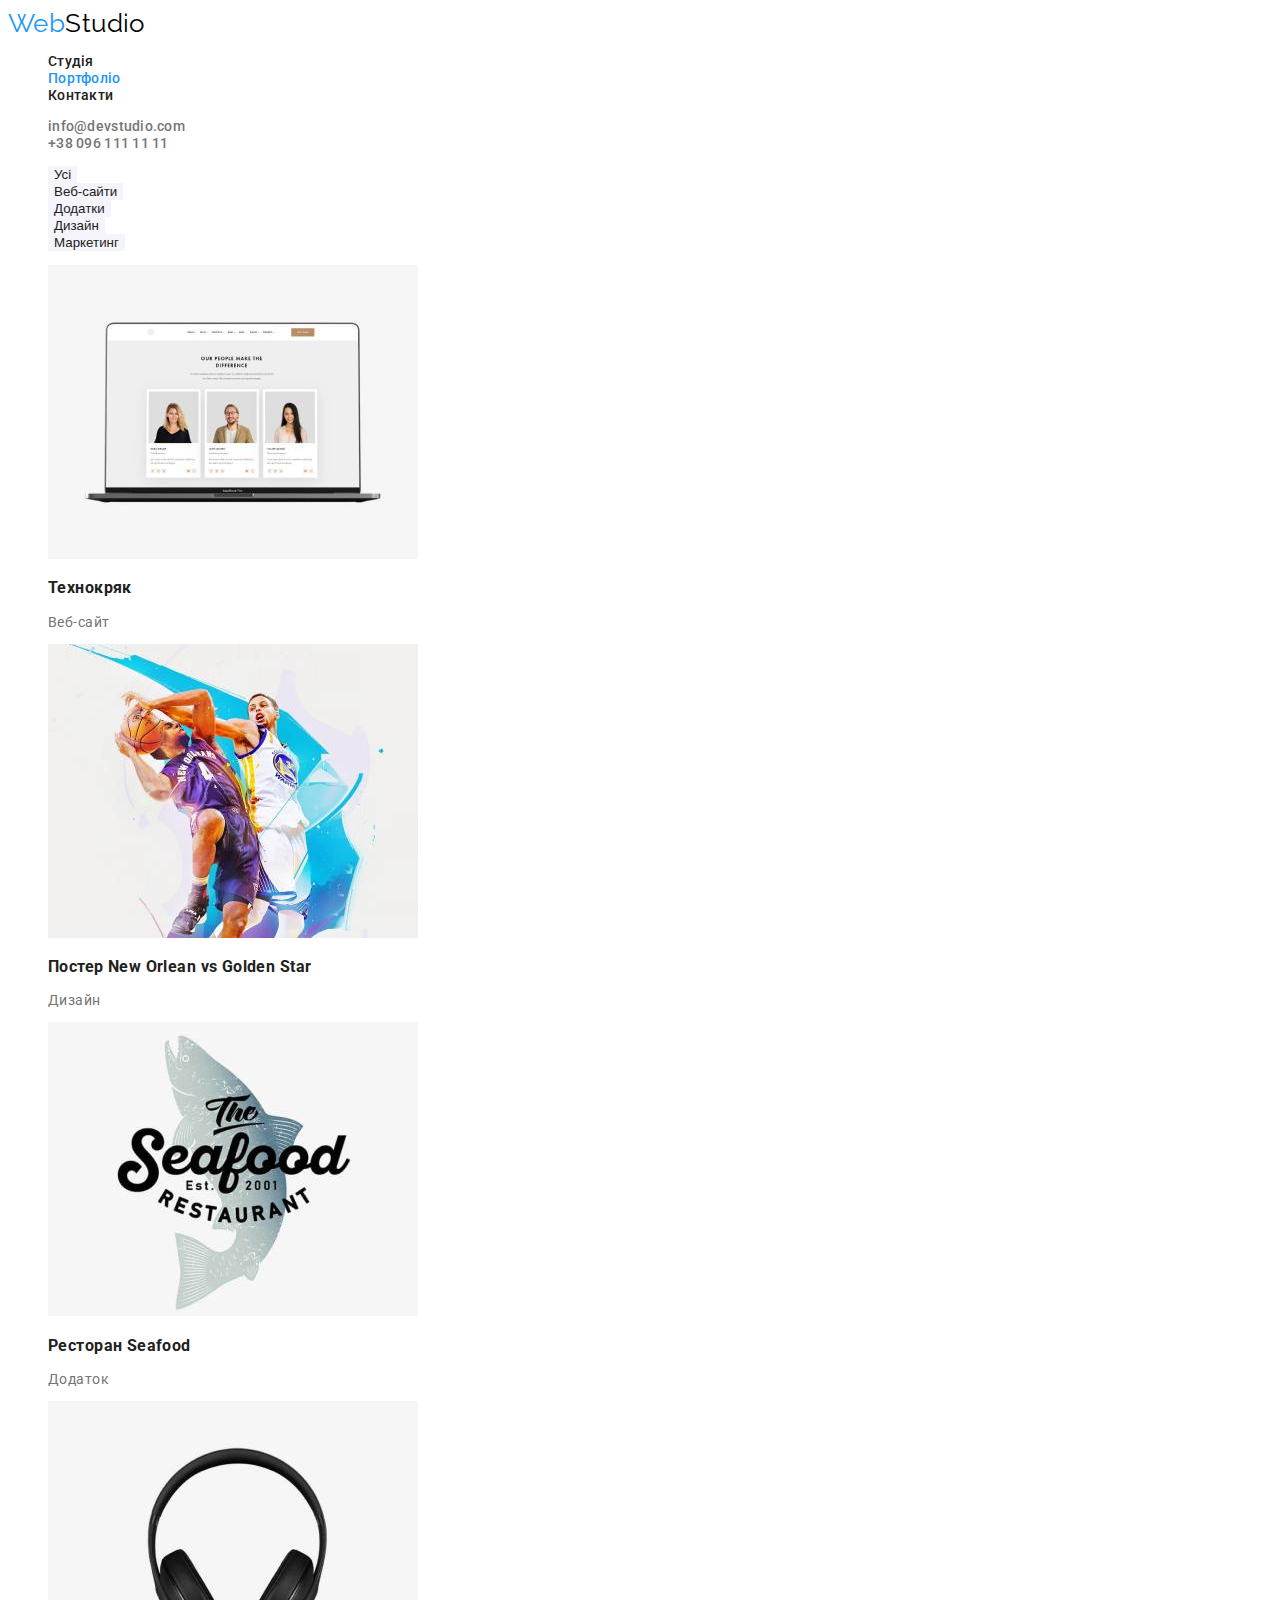
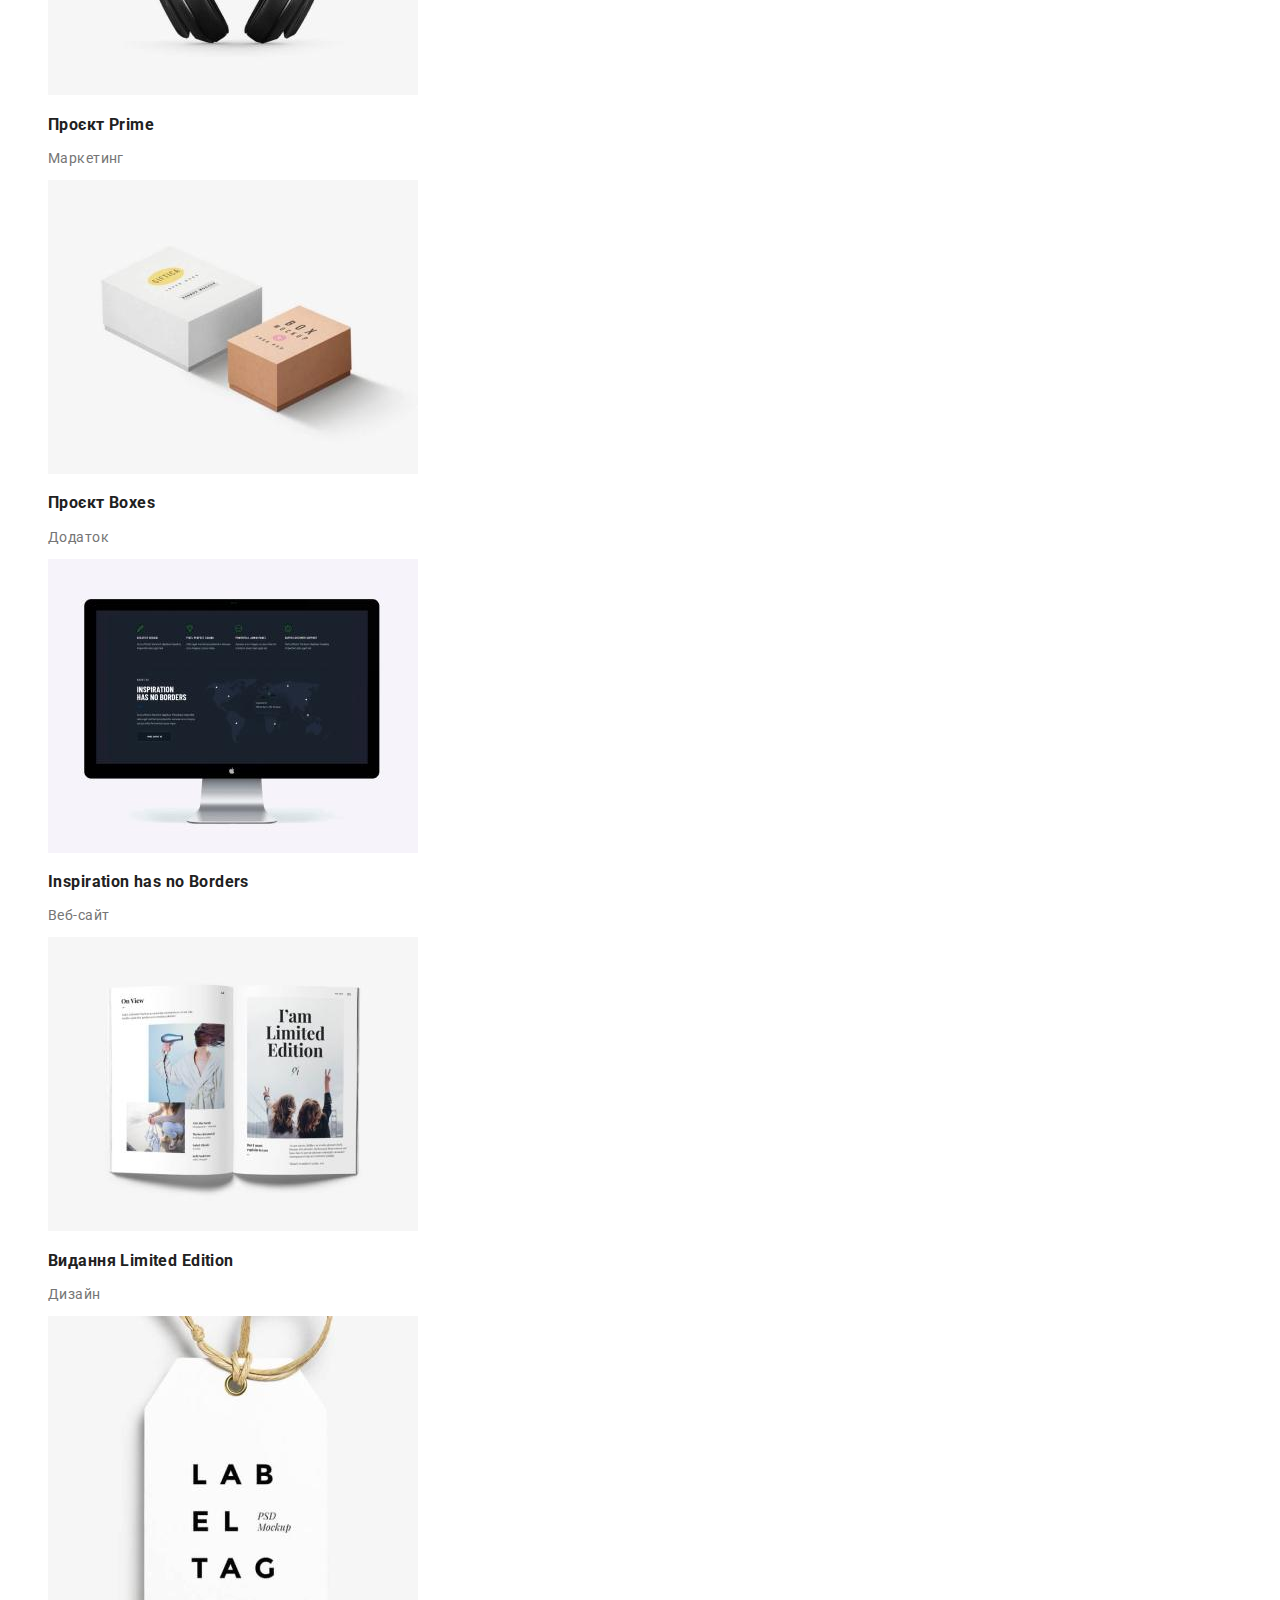
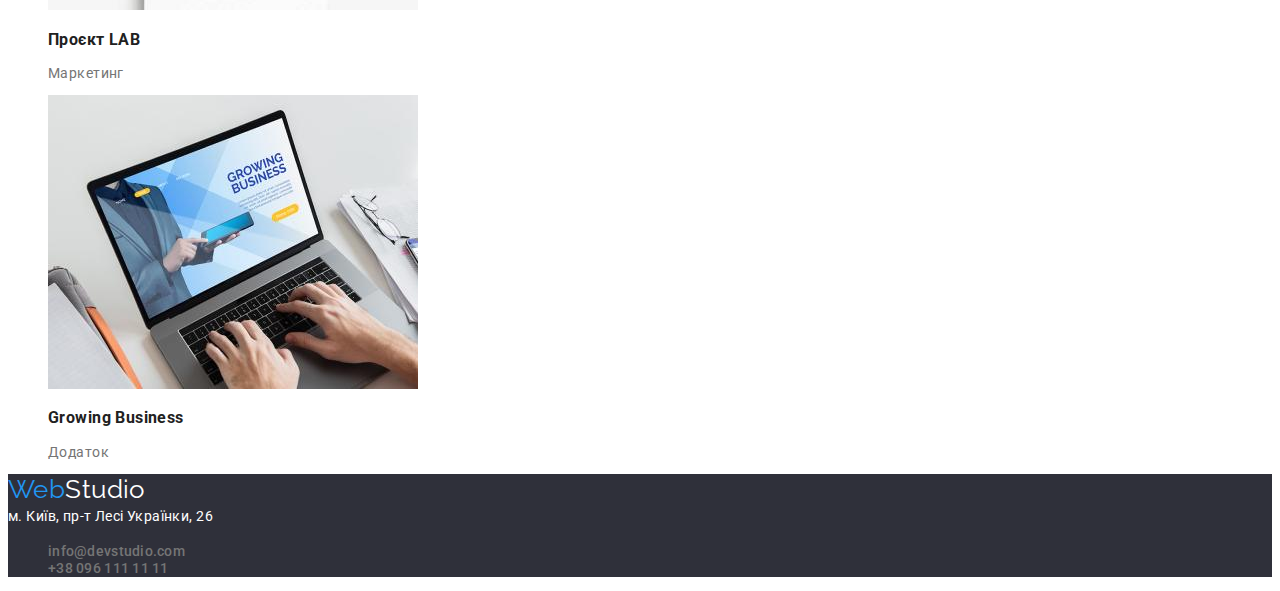
==== portfolio.html @ fc85cde8 "Typography added for the main page" ====
<!DOCTYPE html>
<html lang="uk">
<head>
    <meta charset="UTF-8">
    <meta name="viewport" content="width=device-width, initial-scale=1.0">
    <title>Portfolio</title>
    <link rel="preconnect" href="https://fonts.googleapis.com">
    <link rel="preconnect" href="https://fonts.gstatic.com" crossorigin>
    <link href="https://fonts.googleapis.com/css2?family=Raleway:wght@700&family=Roboto:wght@400;500;700;900&display=swap"
        rel="stylesheet">
    <link rel="stylesheet" href="./css/styles.css">
</head>
<body>

<!-- Header -->
    <header>
        <nav>
            <a href="/" lang="en" class="logo">
                <span lang="en"><span class="logo-accent">Web</span>Studio</span>
            </a>
            <ul class="site-nav">
                <li><a href="./index.html" class="site-nav-item ">Студія</a></li>
                <li><a href="./portfolio.html" class="site-nav-item current">Портфоліо</a></li>
                <li><a href="" class="site-nav-item">Контакти</a></li>
            </ul>
        </nav>

        <ul class="contact-list">
            <li><a href="mailto:info@devstudio.com" class="contact-item">info@devstudio.com</a></li>
            <li><a href="tel:+380961111111" class="contact-item">+38 096 111 11 11</a></li>
        </ul>
    </header>

    <main>
        <section class="projects">
            <h2 class="projects-title">Портфоліо</h2>
            <ul class="filter-btns">
                <li><button type="button" class="filter-btn">Усі</button></li>
                <li><button type="button" class="filter-btn">Веб-сайти</button></li>
                <li><button type="button" class="filter-btn">Додатки</button></li>
                <li><button type="button" class="filter-btn">Дизайн</button></li>
                <li><button type="button" class="filter-btn">Маркетинг</button></li>
            </ul>
            <ul class="projects-list">
                <li>
                    <a href="" class="project-link">
                        <img src="./images/img1.jpg" alt="Мокап веб-сайта на десктопі" width="370">
                        <h3 class="project-name">Технокряк</h3>
                        <p class="project-type">Веб-сайт</p>
                    </a>
                </li>
                <li>
                    <a href="" class="project-link">
                        <img src="./images/img2.jpg" alt="Постер з баскетболістами" width="370">
                        <h3 class="project-name">Постер New Orlean vs Golden Star</h3>
                        <p class="project-type">Дизайн</p>
                    </a>
                </li>
                <li>
                    <a href="" class="project-link">
                        <img src="./images/img3.jpg" alt="Лого ресторану" width="370">
                        <h3 class="project-name">Ресторан Seafood</h3>
                        <p class="project-type">Додаток</p>
                    </a>
                </li>
                <li>
                    <a href="" class="project-link">
                        <img src="./images/img4.jpg" alt="Навушники" width="370">
                        <h3 class="project-name">Проєкт Prime</h3>
                        <p class="project-type">Маркетинг</p>
                    </a>
                </li>
                <li>
                    <a href="" class="project-link">
                        <img src="./images/img5.jpg" alt="Коробки" width="370">
                        <h3 class="project-name">Проєкт Boxes</h3>
                        <p class="project-type">Додаток</p>
                    </a>
                </li>
                <li>
                    <a href="" class="project-link">
                        <img src="./images/img6.jpg" alt="Веб-сайт на десктопі" width="370">
                        <h3 class="project-name">Inspiration has no Borders</h3>
                        <p class="project-type">Веб-сайт</p>
                    </a>
                </li>
                <li>
                    <a href="" class="project-link">
                        <img src="./images/img7.jpg" alt="Відкритий журнал" width="370">
                        <h3 class="project-name">Видання Limited Edition</h3>
                        <p class="project-type">Дизайн</p>
                    </a>
                </li>
                <li>
                    <a href="" class="project-link">
                        <img src="./images/img8.jpg" alt="Бірка" width="370">
                        <h3 class="project-name">Проєкт LAB</h3>
                        <p class="project-type">Маркетинг</p>
                    </a>
                </li>
                <li>
                    <a href="" class="project-link">
                        <img src="./images/img9.jpg" alt="Веб-додаток на десктопі" width="370">
                        <h3 class="project-name">Growing Business</h3>
                        <p class="project-type">Додаток</p>
                    </a>
                </li>
            </ul>
        </section>
    </main>

<!-- Footer -->
    <footer class="footer">
        <a href="/" lang="en" class="logo footer-logo">
            <span lang="en"><span class="logo-accent">Web</span>Studio</span></a>
        <address class="address">м. Київ, пр-т Лесі Українки, 26</address>
        <ul class="contact-list">
            <li><a href="mailto:info@devstudio.com" class="contact-item">info@devstudio.com</a></li>
            <li><a href="tel:+380961111111" class="contact-item">+38 096 111 11 11</a></li>
        </ul>
    </footer>
</body>
</html>
---- css/styles.css ----
:root {
    --primary-text-color: #212121;
    --secondary-text-color: #757575;
    --tertiary-text-color: #ffffff; 
    --accent-color: #2196F3;
    --primary-bg-color: #ffffff;
    --secondary-bg-color: #F5F4FA;
    --tertiary-bg-color: #2F303A; 
}

body {
    background-color: var(--primary-bg-color);
    color: var(--primary-text-color);

    font-family: Roboto, sans-serif;
    font-size: 14px;
    letter-spacing: 0.03em;
}

/* Header */
.logo {
    color: #000000;

    font-family: Raleway, sans-serif;
    font-size: 26px;
    line-height: 1.2;
    text-decoration: none;
}

.logo-accent {
    color: var(--accent-color);
}

.site-nav {
    list-style: none;
}

.site-nav-item {
    color: var(--primary-text-color);
    
    font-weight: 500;
    line-height: 1.14;
    letter-spacing: 0.02em;
    text-decoration: none;
}

.site-nav-item.current {
    color: var(--accent-color);
}

.site-nav-item:hover,
.site-nav-item:focus {
    color: var(--accent-color);
}

.contact-list {
    list-style: none;
}

.contact-item {
    color: var(--secondary-text-color);

    font-weight: 500;
    line-height: 1.14;
    letter-spacing: 0.02em;
    text-decoration: none;
}

.contact-item:hover,
.contact-item:focus {
    color: var(--accent-color);
}

/* Hero */
.hero {
    background-color: var(--tertiary-bg-color);
}

.hero-title {
    color: var(--tertiary-text-color);

    font-size: 44px;
    font-weight: 900;
    line-height: 1.4;
    letter-spacing: 0.06;
    text-transform: uppercase;
    text-align: center;
}

.hero-btn {
    background-color: var(--accent-color);
    color: var(--tertiary-text-color);

    font-size: 16px;
    font-weight: 700;
    line-height: 1.19;
    letter-spacing: 0.06em;
    border: none;
    cursor: pointer;
}

.hero-btn:hover,
.hero-btn:focus {
    background-color: #188CE8;
}

/* Features */
.features-list {
    list-style: none;
}

.features-name {
    font-weight: 700;
    line-height: 1.14;
    text-transform: uppercase;
}

.features-description {
    color: var(--secondary-text-color);

    line-height: 1.7;
}

/* Work */
.section-title {
    font-size: 36px;
    font-weight: 700;
    line-height: 1.16;
    text-align: center;
}

.work-list {
    list-style: none;
}

/* Team */
.team {
    background-color: var(--secondary-bg-color);
}

.team-list {
    list-style: none;
}

.team-name {
    font-size: 16px;
    font-weight: 500;
    line-height: 1.18;
}

.team-position {
    color: var(--secondary-text-color);

    font-size: 16px;
    line-height: 1.18;
}

/* Portfolio */
.features-title,
.projects-title {
    position: absolute;
    white-space: nowrap;
    width: 1px;
    height: 1px;
    overflow: hidden;
    border: 0;
    padding: 0;
    clip: rect(0 0 0 0);
    clip-path: inset(50%);
    margin: -1px;
}

.filter-btns {
    list-style: none;
}

.filter-btn {
    background-color: var(--secondary-bg-color);
    color: inherit;

    border: none;
    cursor: pointer;
}

.filter-btn:hover,
.filter-btn:focus {
    background-color: var(--accent-color);
    color: var(--tertiary-text-color);
}

.projects-list {
    list-style: none;
}

.project-link {
    color: inherit;

    text-decoration: none;
}

.project-type {
    color: var(--secondary-text-color);
}

/* Footer */
.footer {
    background-color: var(--tertiary-bg-color);
}

.footer-logo {
    color: var(--tertiary-text-color);
}

.address {
    color: var(--tertiary-text-color);

    line-height: 1.7;
    font-style: normal;
}

.contact-footer {
    line-height: 1.7;
}
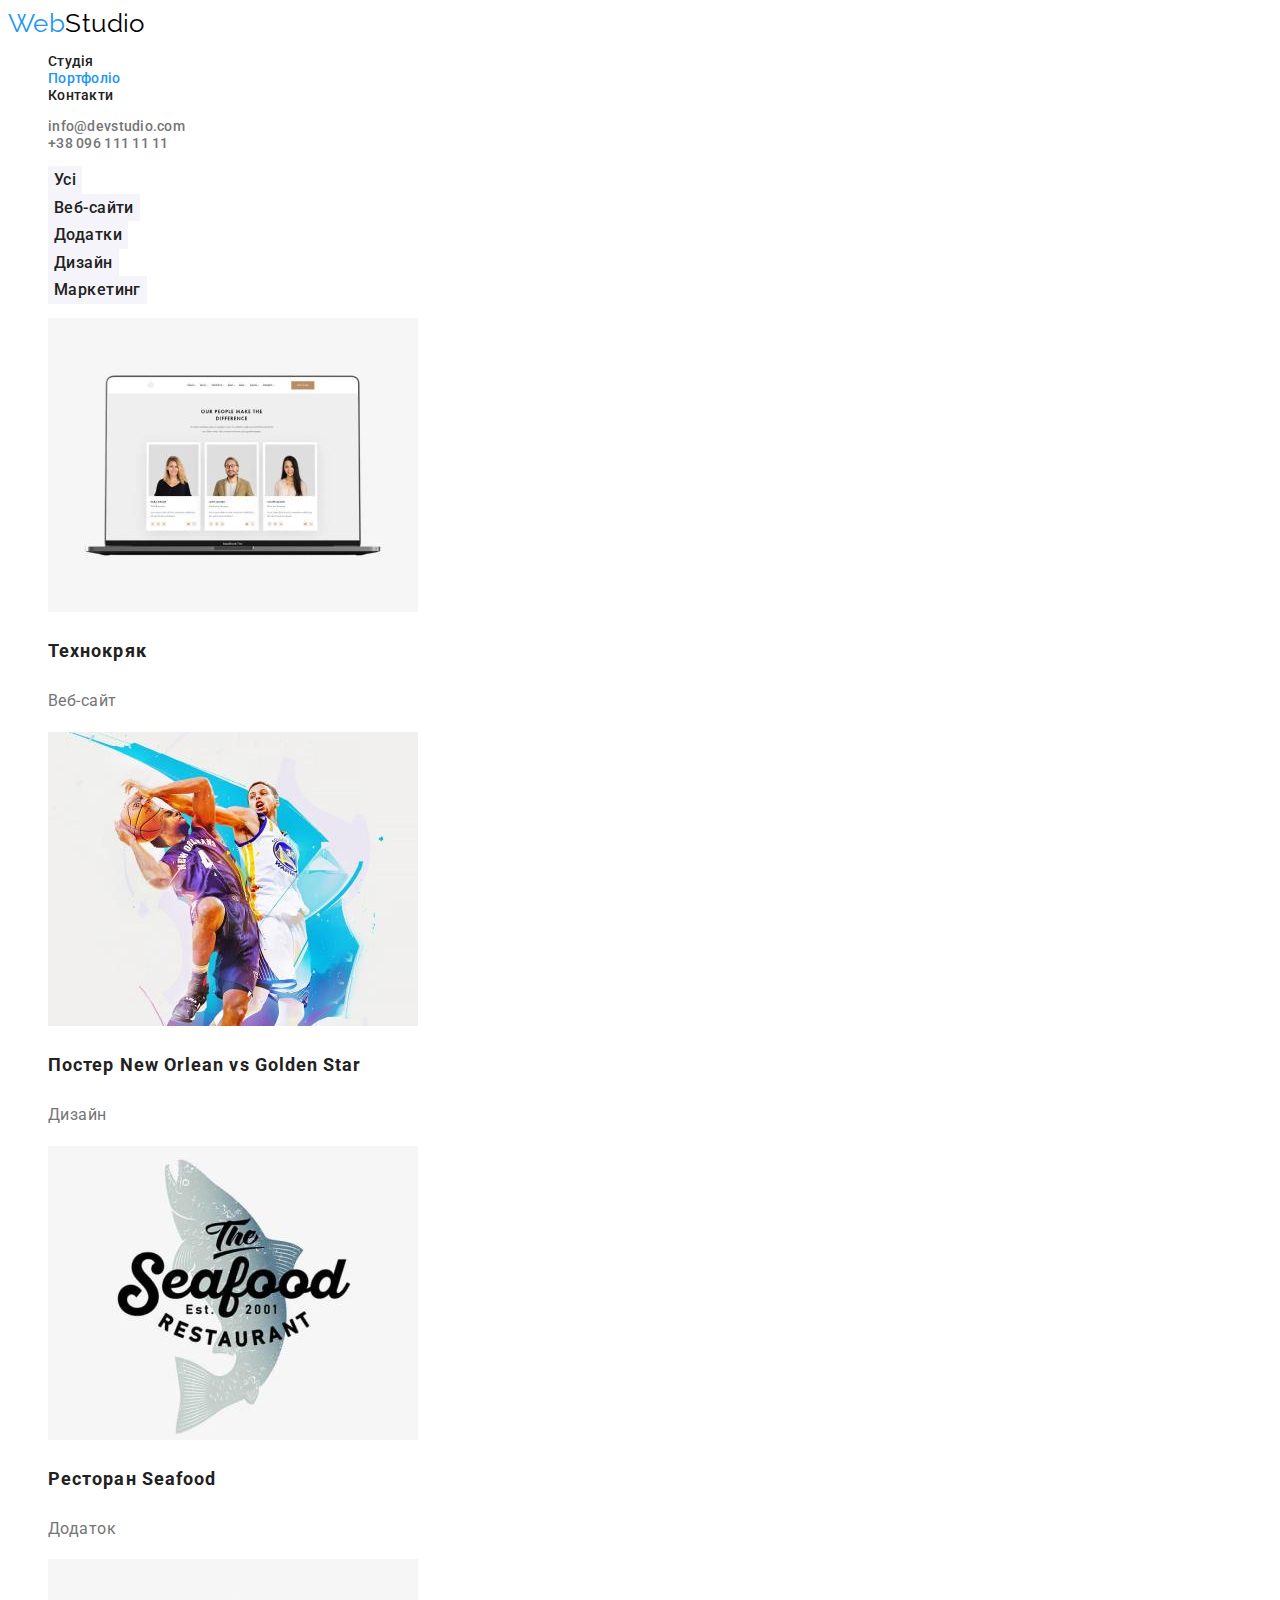
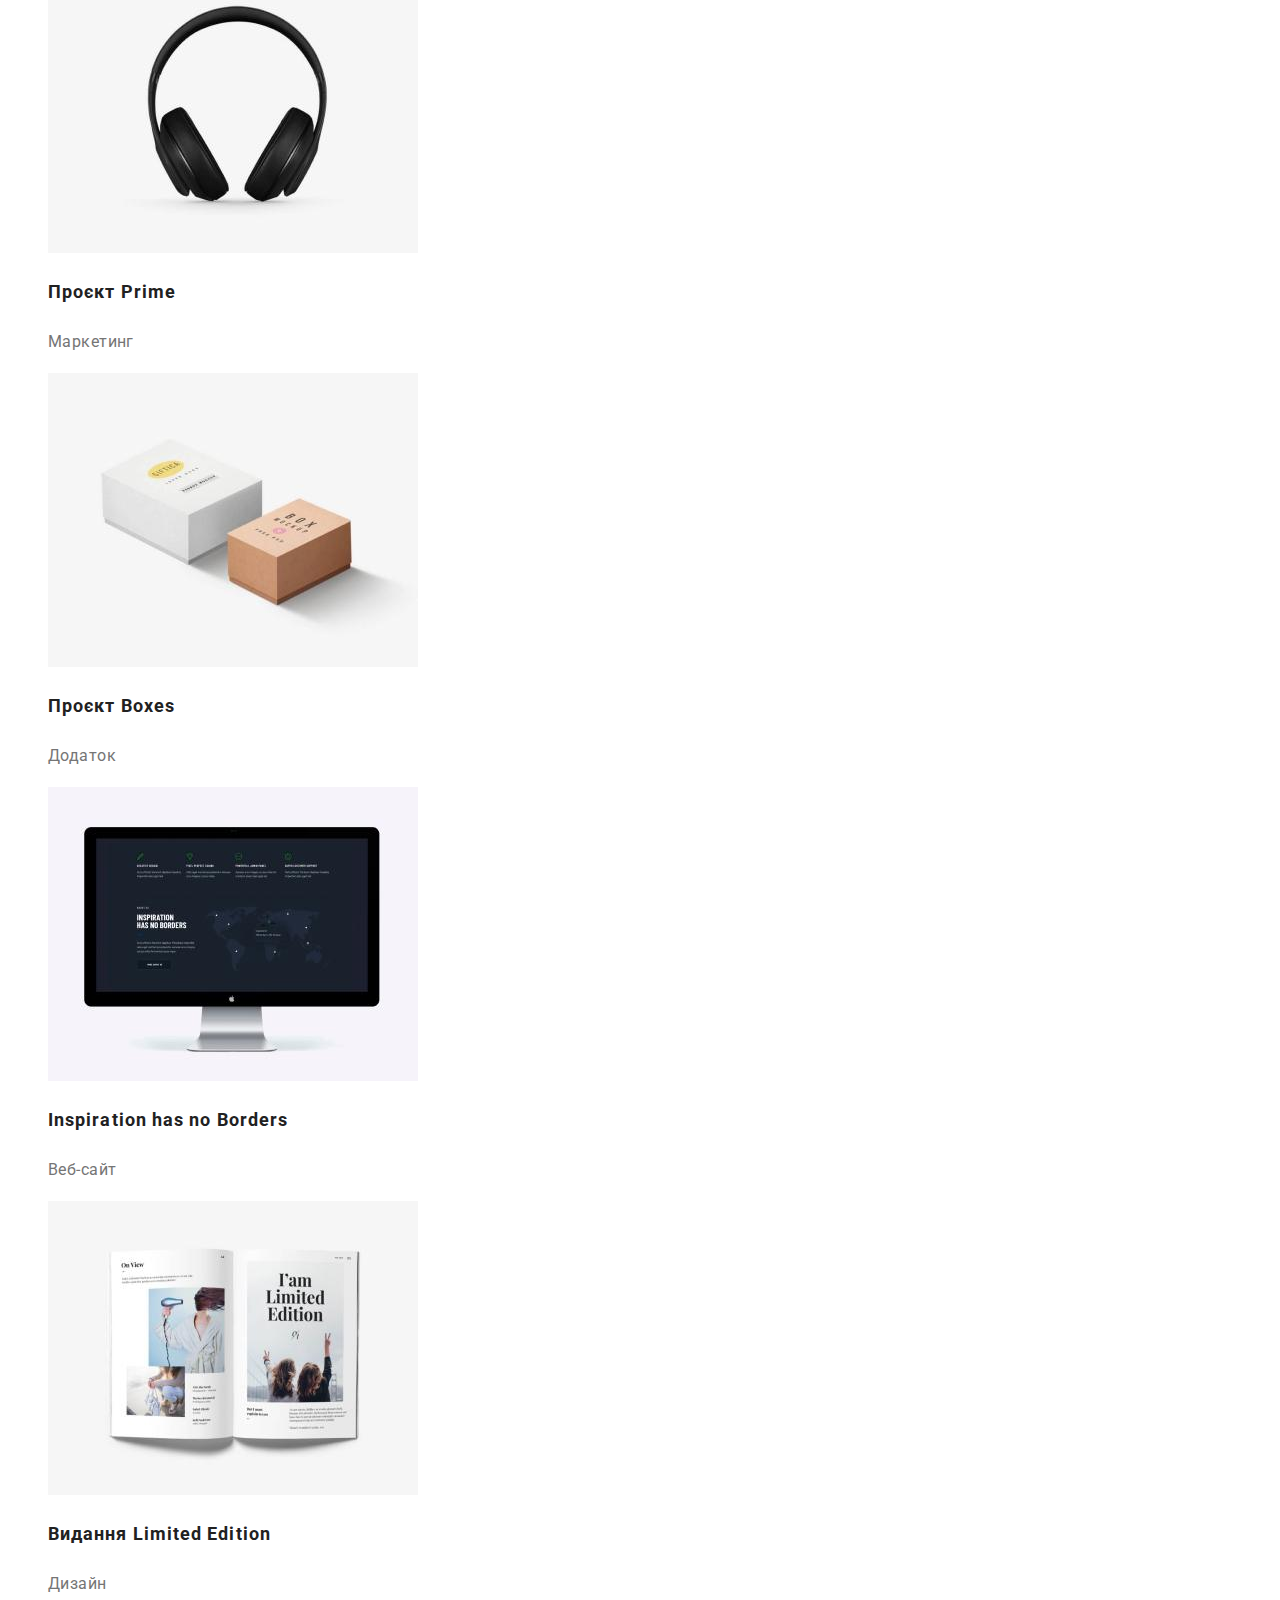
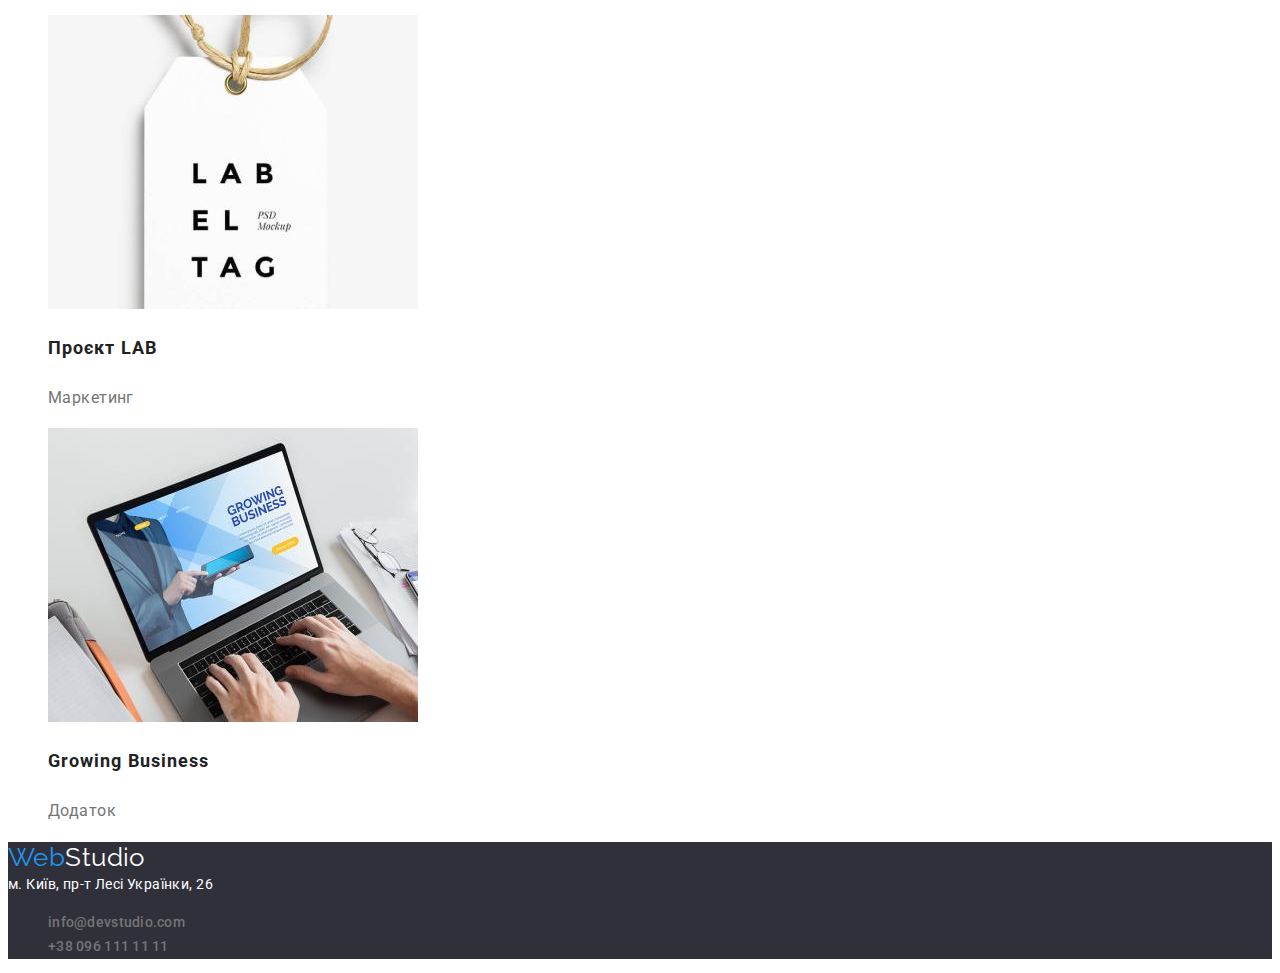
==== commit 176aaf90: "Typography added for the portfolio page" ====
--- a/portfolio.html
+++ b/portfolio.html
@@ -115,8 +115,8 @@
             <span lang="en"><span class="logo-accent">Web</span>Studio</span></a>
         <address class="address">м. Київ, пр-т Лесі Українки, 26</address>
         <ul class="contact-list">
-            <li><a href="mailto:info@devstudio.com" class="contact-item">info@devstudio.com</a></li>
-            <li><a href="tel:+380961111111" class="contact-item">+38 096 111 11 11</a></li>
+            <li><a href="mailto:info@devstudio.com" class="contact-item contact-footer">info@devstudio.com</a></li>
+            <li><a href="tel:+380961111111" class="contact-item contact-footer">+38 096 111 11 11</a></li>
         </ul>
     </footer>
 </body>
--- a/css/styles.css
+++ b/css/styles.css
@@ -178,6 +178,11 @@
     background-color: var(--secondary-bg-color);
     color: inherit;
 
+    font-family: inherit;
+    font-size: 16px;
+    font-weight: 500;
+    line-height: 1.6;
+    letter-spacing: inherit;
     border: none;
     cursor: pointer;
 }
@@ -194,12 +199,21 @@
 
 .project-link {
     color: inherit;
-
-    text-decoration: none;
+    text-decoration: none;
+}
+
+.project-name {
+    font-size: 18px;
+    font-weight: 700;
+    line-height: 2;
+    letter-spacing: 0.06em;
 }
 
 .project-type {
     color: var(--secondary-text-color);
+
+    font-size: 16px;
+    line-height: 1.8;
 }
 
 /* Footer */
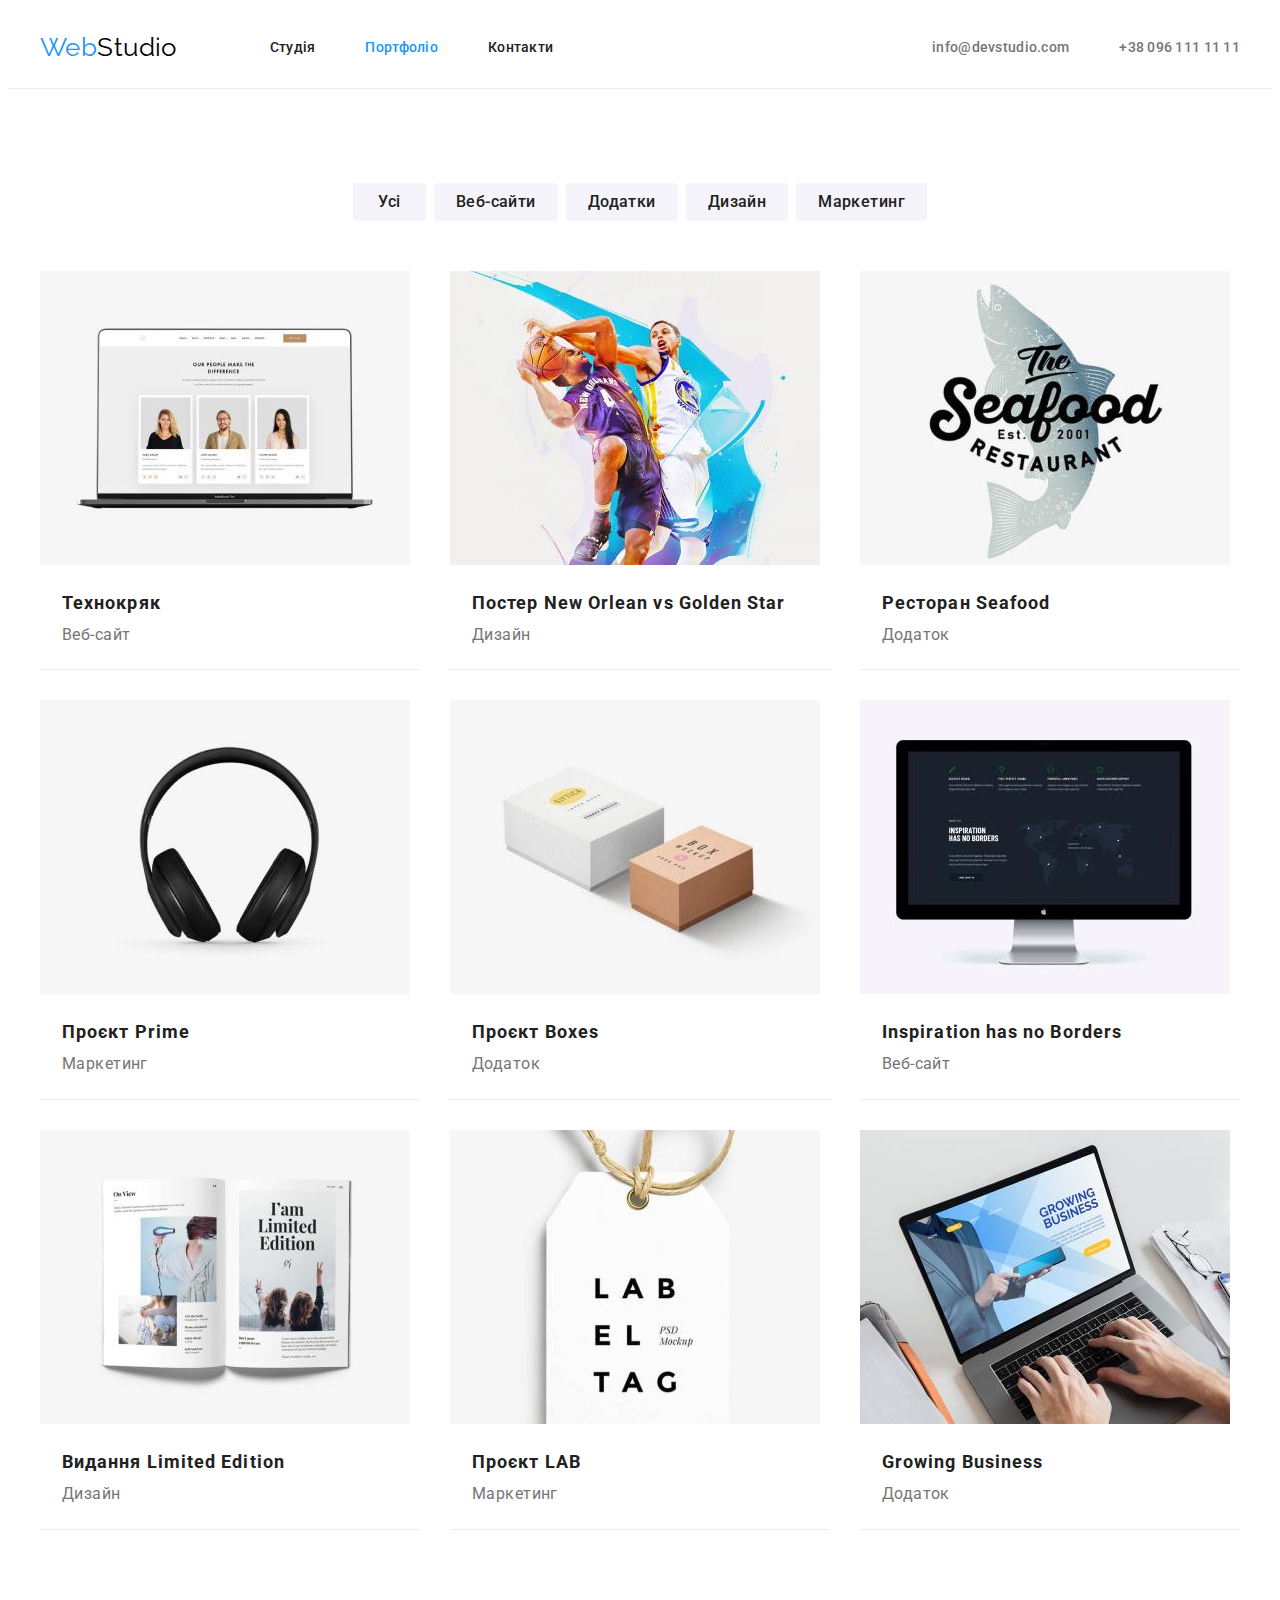
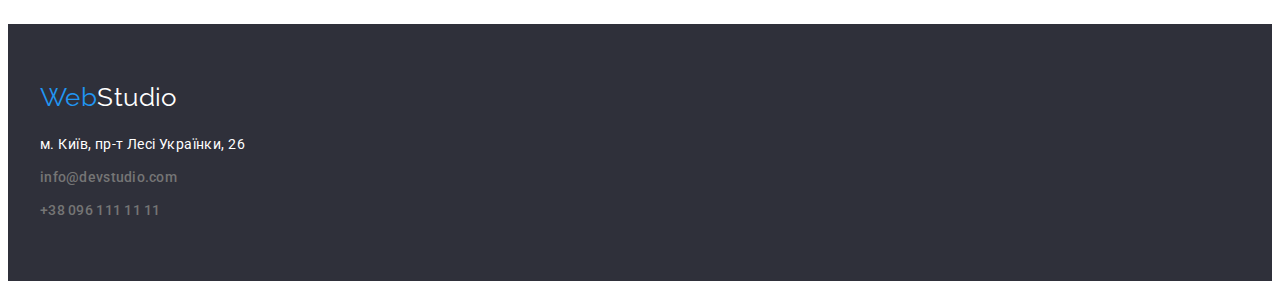
==== commit a0bf35e7: "Geometry added to all pages" ====
--- a/portfolio.html
+++ b/portfolio.html
@@ -4,6 +4,9 @@
     <meta charset="UTF-8">
     <meta name="viewport" content="width=device-width, initial-scale=1.0">
     <title>Portfolio</title>
+    <link rel="stylesheet" href="https://cdnjs.cloudflare.com/ajax/libs/modern-normalize/2.0.0/modern-normalize.min.css"
+        integrity="sha512-4xo8blKMVCiXpTaLzQSLSw3KFOVPWhm/TRtuPVc4WG6kUgjH6J03IBuG7JZPkcWMxJ5huwaBpOpnwYElP/m6wg=="
+        crossorigin="anonymous" referrerpolicy="no-referrer" />
     <link rel="preconnect" href="https://fonts.googleapis.com">
     <link rel="preconnect" href="https://fonts.gstatic.com" crossorigin>
     <link href="https://fonts.googleapis.com/css2?family=Raleway:wght@700&family=Roboto:wght@400;500;700;900&display=swap"
@@ -13,111 +16,135 @@
 <body>
 
 <!-- Header -->
-    <header>
-        <nav>
+    <header class="header">
+       <div class="container main-nav">
             <a href="/" lang="en" class="logo">
-                <span lang="en"><span class="logo-accent">Web</span>Studio</span>
+                    <span lang="en"><span class="logo-accent">Web</span>Studio</span>
             </a>
-            <ul class="site-nav">
-                <li><a href="./index.html" class="site-nav-item ">Студія</a></li>
-                <li><a href="./portfolio.html" class="site-nav-item current">Портфоліо</a></li>
-                <li><a href="" class="site-nav-item">Контакти</a></li>
+            <nav>
+                <ul class="site-nav">
+                    <li class="item"><a href="./index.html" class="site-nav-link ">Студія</a></li>
+                    <li class="item"><a href="./portfolio.html" class="site-nav-link current">Портфоліо</a></li>
+                    <li class="item"><a href="" class="site-nav-link">Контакти</a></li>
+                </ul>
+            </nav>
+            
+            <ul class="contact-list contact-list-header">
+                <li class="item"><a href="mailto:info@devstudio.com" class="contact-link contact-link-header">info@devstudio.com</a></li>
+                <li class="item"><a href="tel:+380961111111" class="contact-link contact-link-header">+38 096 111 11 11</a></li>
             </ul>
-        </nav>
-
-        <ul class="contact-list">
-            <li><a href="mailto:info@devstudio.com" class="contact-item">info@devstudio.com</a></li>
-            <li><a href="tel:+380961111111" class="contact-item">+38 096 111 11 11</a></li>
-        </ul>
+       </div>
     </header>
 
     <main>
-        <section class="projects">
+        <section class="section projects">
+           <div class="container">
             <h2 class="projects-title">Портфоліо</h2>
             <ul class="filter-btns">
-                <li><button type="button" class="filter-btn">Усі</button></li>
-                <li><button type="button" class="filter-btn">Веб-сайти</button></li>
-                <li><button type="button" class="filter-btn">Додатки</button></li>
-                <li><button type="button" class="filter-btn">Дизайн</button></li>
-                <li><button type="button" class="filter-btn">Маркетинг</button></li>
+                <li class="item"><button type="button" class="filter-btn">Усі</button></li>
+                <li class="item"><button type="button" class="filter-btn">Веб-сайти</button></li>
+                <li class="item"><button type="button" class="filter-btn">Додатки</button></li>
+                <li class="item"><button type="button" class="filter-btn">Дизайн</button></li>
+                <li class="item"><button type="button" class="filter-btn">Маркетинг</button></li>
             </ul>
             <ul class="projects-list">
-                <li>
+                <li class="project-card">
                     <a href="" class="project-link">
                         <img src="./images/img1.jpg" alt="Мокап веб-сайта на десктопі" width="370">
-                        <h3 class="project-name">Технокряк</h3>
-                        <p class="project-type">Веб-сайт</p>
+                        <div class="project-text">
+                            <h3 class="project-name">Технокряк</h3>
+                            <p class="project-type">Веб-сайт</p>
+                        </div>
                     </a>
                 </li>
-                <li>
+                <li class="project-card">
                     <a href="" class="project-link">
                         <img src="./images/img2.jpg" alt="Постер з баскетболістами" width="370">
-                        <h3 class="project-name">Постер New Orlean vs Golden Star</h3>
-                        <p class="project-type">Дизайн</p>
+                        <div class="project-text">
+                            <h3 class="project-name">Постер New Orlean vs Golden Star</h3>
+                            <p class="project-type">Дизайн</p>
+                        </div>
                     </a>
                 </li>
-                <li>
+                <li class="project-card">
                     <a href="" class="project-link">
                         <img src="./images/img3.jpg" alt="Лого ресторану" width="370">
-                        <h3 class="project-name">Ресторан Seafood</h3>
-                        <p class="project-type">Додаток</p>
+                        <div class="project-text">
+                            <h3 class="project-name">Ресторан Seafood</h3>
+                            <p class="project-type">Додаток</p>
+                        </div>
                     </a>
                 </li>
-                <li>
+                <li class="project-card">
                     <a href="" class="project-link">
                         <img src="./images/img4.jpg" alt="Навушники" width="370">
-                        <h3 class="project-name">Проєкт Prime</h3>
-                        <p class="project-type">Маркетинг</p>
+                        <div class="project-text">
+                            <h3 class="project-name">Проєкт Prime</h3>
+                            <p class="project-type">Маркетинг</p>
+                        </div>
                     </a>
                 </li>
-                <li>
+                <li class="project-card">
                     <a href="" class="project-link">
                         <img src="./images/img5.jpg" alt="Коробки" width="370">
-                        <h3 class="project-name">Проєкт Boxes</h3>
-                        <p class="project-type">Додаток</p>
+                        <div class="project-text">
+                            <h3 class="project-name">Проєкт Boxes</h3>
+                            <p class="project-type">Додаток</p>
+                        </div>
                     </a>
                 </li>
-                <li>
+                <li class="project-card">
                     <a href="" class="project-link">
                         <img src="./images/img6.jpg" alt="Веб-сайт на десктопі" width="370">
-                        <h3 class="project-name">Inspiration has no Borders</h3>
-                        <p class="project-type">Веб-сайт</p>
+                        <div class="project-text">
+                            <h3 class="project-name">Inspiration has no Borders</h3>
+                            <p class="project-type">Веб-сайт</p>
+                        </div>
                     </a>
                 </li>
-                <li>
+                <li class="project-card">
                     <a href="" class="project-link">
                         <img src="./images/img7.jpg" alt="Відкритий журнал" width="370">
-                        <h3 class="project-name">Видання Limited Edition</h3>
-                        <p class="project-type">Дизайн</p>
+                        <div class="project-text">
+                            <h3 class="project-name">Видання Limited Edition</h3>
+                            <p class="project-type">Дизайн</p>
+                        </div>
                     </a>
                 </li>
-                <li>
+                <li class="project-card">
                     <a href="" class="project-link">
                         <img src="./images/img8.jpg" alt="Бірка" width="370">
-                        <h3 class="project-name">Проєкт LAB</h3>
-                        <p class="project-type">Маркетинг</p>
+                        <div class="project-text">
+                            <h3 class="project-name">Проєкт LAB</h3>
+                            <p class="project-type">Маркетинг</p>
+                        </div>
                     </a>
                 </li>
-                <li>
+                <li class="project-card">
                     <a href="" class="project-link">
                         <img src="./images/img9.jpg" alt="Веб-додаток на десктопі" width="370">
-                        <h3 class="project-name">Growing Business</h3>
-                        <p class="project-type">Додаток</p>
+                        <div class="project-text">
+                            <h3 class="project-name">Growing Business</h3>
+                            <p class="project-type">Додаток</p>
+                        </div>
                     </a>
                 </li>
             </ul>
+           </div>
         </section>
     </main>
 
 <!-- Footer -->
     <footer class="footer">
+      <div class="container">
         <a href="/" lang="en" class="logo footer-logo">
             <span lang="en"><span class="logo-accent">Web</span>Studio</span></a>
         <address class="address">м. Київ, пр-т Лесі Українки, 26</address>
         <ul class="contact-list">
-            <li><a href="mailto:info@devstudio.com" class="contact-item contact-footer">info@devstudio.com</a></li>
-            <li><a href="tel:+380961111111" class="contact-item contact-footer">+38 096 111 11 11</a></li>
+            <li><a href="mailto:info@devstudio.com" class="contact-link contact-footer">info@devstudio.com</a></li>
+            <li><a href="tel:+380961111111" class="contact-link contact-footer">+38 096 111 11 11</a></li>
         </ul>
+      </div>
     </footer>
 </body>
 </html>--- a/css/styles.css
+++ b/css/styles.css
@@ -5,7 +5,8 @@
     --accent-color: #2196F3;
     --primary-bg-color: #ffffff;
     --secondary-bg-color: #F5F4FA;
-    --tertiary-bg-color: #2F303A; 
+    --tertiary-bg-color: #2F303A;
+    --portfolio-card-margin: 30px;
 }
 
 body {
@@ -17,8 +18,48 @@
     letter-spacing: 0.03em;
 }
 
+h1, h2, h3, h4, h5, h6 {
+    margin: 0;
+}
+
+ul {
+    margin: 0;
+    padding: 0;
+}
+
+p {
+    margin: 0;
+}
+
+img {
+    display: block;
+    max-width: 100%;
+    height: auto;
+}
+
+.container {
+    width: 1200px;
+    padding: 0 15px;
+    margin: 0 auto;
+}
+
+.section {
+    padding: 94px 0;
+}
+
 /* Header */
+.header {
+    border-bottom: 1px solid #ECECEC;
+}
+
+.main-nav {
+    display: flex;
+    align-items: center;
+}
+
 .logo {
+    margin-right: 93px;
+    
     color: #000000;
 
     font-family: Raleway, sans-serif;
@@ -32,10 +73,19 @@
 }
 
 .site-nav {
-    list-style: none;
-}
-
-.site-nav-item {
+    display: flex;
+    
+    list-style: none;
+}
+
+.site-nav .item + .item {
+    margin-left: 50px;
+}
+
+.site-nav-link {
+    display: block;
+    padding-top: 32px;
+    padding-bottom: 32px;
     color: var(--primary-text-color);
     
     font-weight: 500;
@@ -44,12 +94,12 @@
     text-decoration: none;
 }
 
-.site-nav-item.current {
+.site-nav-link.current {
     color: var(--accent-color);
 }
 
-.site-nav-item:hover,
-.site-nav-item:focus {
+.site-nav-link:hover,
+.site-nav-link:focus {
     color: var(--accent-color);
 }
 
@@ -57,7 +107,18 @@
     list-style: none;
 }
 
-.contact-item {
+.contact-list-header {
+    display: flex;
+    margin-left: auto;
+}
+
+.contact-list-header .item + .item {
+    margin-left: 50px;
+}
+
+.contact-link {
+    display: block;
+
     color: var(--secondary-text-color);
 
     font-weight: 500;
@@ -66,17 +127,28 @@
     text-decoration: none;
 }
 
-.contact-item:hover,
-.contact-item:focus {
+.contact-link:hover,
+.contact-link:focus {
     color: var(--accent-color);
+}
+
+.contact-link-header {
+    padding-top: 32px;
+    padding-bottom: 32px;
 }
 
 /* Hero */
 .hero {
+    padding: 200px 0;
+
     background-color: var(--tertiary-bg-color);
+
+    text-align: center;
 }
 
 .hero-title {
+    margin-bottom: 30px;
+
     color: var(--tertiary-text-color);
 
     font-size: 44px;
@@ -84,18 +156,23 @@
     line-height: 1.4;
     letter-spacing: 0.06;
     text-transform: uppercase;
-    text-align: center;
 }
 
 .hero-btn {
+    display: inline-block;
+    min-width: 216px;
+    padding: 10px 32px;
+    border: none;
+    border-radius: 4px;
+    
     background-color: var(--accent-color);
     color: var(--tertiary-text-color);
 
     font-size: 16px;
     font-weight: 700;
-    line-height: 1.19;
+    line-height: 1.9;
     letter-spacing: 0.06em;
-    border: none;
+    
     cursor: pointer;
 }
 
@@ -105,11 +182,23 @@
 }
 
 /* Features */
+.features {
+    padding-bottom: 0;
+}
+
 .features-list {
-    list-style: none;
+    display: flex;
+
+    list-style: none;
+}
+
+.features-list .item + .item {
+    margin-left: 30px;
 }
 
 .features-name {
+    margin-bottom: 10px;
+
     font-weight: 700;
     line-height: 1.14;
     text-transform: uppercase;
@@ -123,6 +212,8 @@
 
 /* Work */
 .section-title {
+    margin-bottom: 50px;
+    
     font-size: 36px;
     font-weight: 700;
     line-height: 1.16;
@@ -130,7 +221,13 @@
 }
 
 .work-list {
-    list-style: none;
+    display: flex;
+
+    list-style: none;
+}
+
+.work-list .item + .item {
+    margin-left: 30px;
 }
 
 /* Team */
@@ -139,10 +236,32 @@
 }
 
 .team-list {
-    list-style: none;
+    display: flex;
+    
+    list-style: none;
+}
+
+.team-list .item + .item {
+    margin-left: 30px;
+}
+
+.team-card {
+    width: 270px;
+    border-radius: 0 0 4px 4px;
+    
+    background-color: var(--primary-bg-color) ;
+}
+
+.team-text {
+    padding-top: 30px;
+    padding-bottom: 30px;
+
+    text-align: center;
 }
 
 .team-name {
+    margin-bottom: 10px;
+
     font-size: 16px;
     font-weight: 500;
     line-height: 1.18;
@@ -171,10 +290,24 @@
 }
 
 .filter-btns {
-    list-style: none;
+    display: flex;
+    justify-content: center;
+    margin-bottom: 50px;
+    
+    list-style: none;
+}
+
+.filter-btns .item + .item {
+    margin-left: 8px;
 }
 
 .filter-btn {
+    display: block;
+    min-width: 73px;
+    padding: 6px 22px;
+    border: none;
+    border-radius: 4px;
+
     background-color: var(--secondary-bg-color);
     color: inherit;
 
@@ -183,7 +316,7 @@
     font-weight: 500;
     line-height: 1.6;
     letter-spacing: inherit;
-    border: none;
+    
     cursor: pointer;
 }
 
@@ -194,12 +327,27 @@
 }
 
 .projects-list {
-    list-style: none;
+    display: flex;
+    flex-wrap: wrap;
+    margin-left: calc(-1 * var(--portfolio-card-margin));
+    margin-top: calc(-1 * var(--portfolio-card-margin));
+    list-style: none;
+}
+
+.project-card {
+    flex-basis: calc(100% / 3 - var(--portfolio-card-margin));
+    margin-left: var(--portfolio-card-margin);
+    margin-top: var(--portfolio-card-margin);
+    border-bottom: 1px solid #EEEEEE;
 }
 
 .project-link {
     color: inherit;
     text-decoration: none;
+}
+
+.project-text {
+    padding: 20px 22px;
 }
 
 .project-name {
@@ -218,10 +366,15 @@
 
 /* Footer */
 .footer {
+    padding: 58px 0;
+    
     background-color: var(--tertiary-bg-color);
 }
 
 .footer-logo {
+    display: inline-block;
+    margin-bottom: 20px;
+
     color: var(--tertiary-text-color);
 }
 
@@ -233,5 +386,7 @@
 }
 
 .contact-footer {
+    margin-top: 9px;
+
     line-height: 1.7;
 }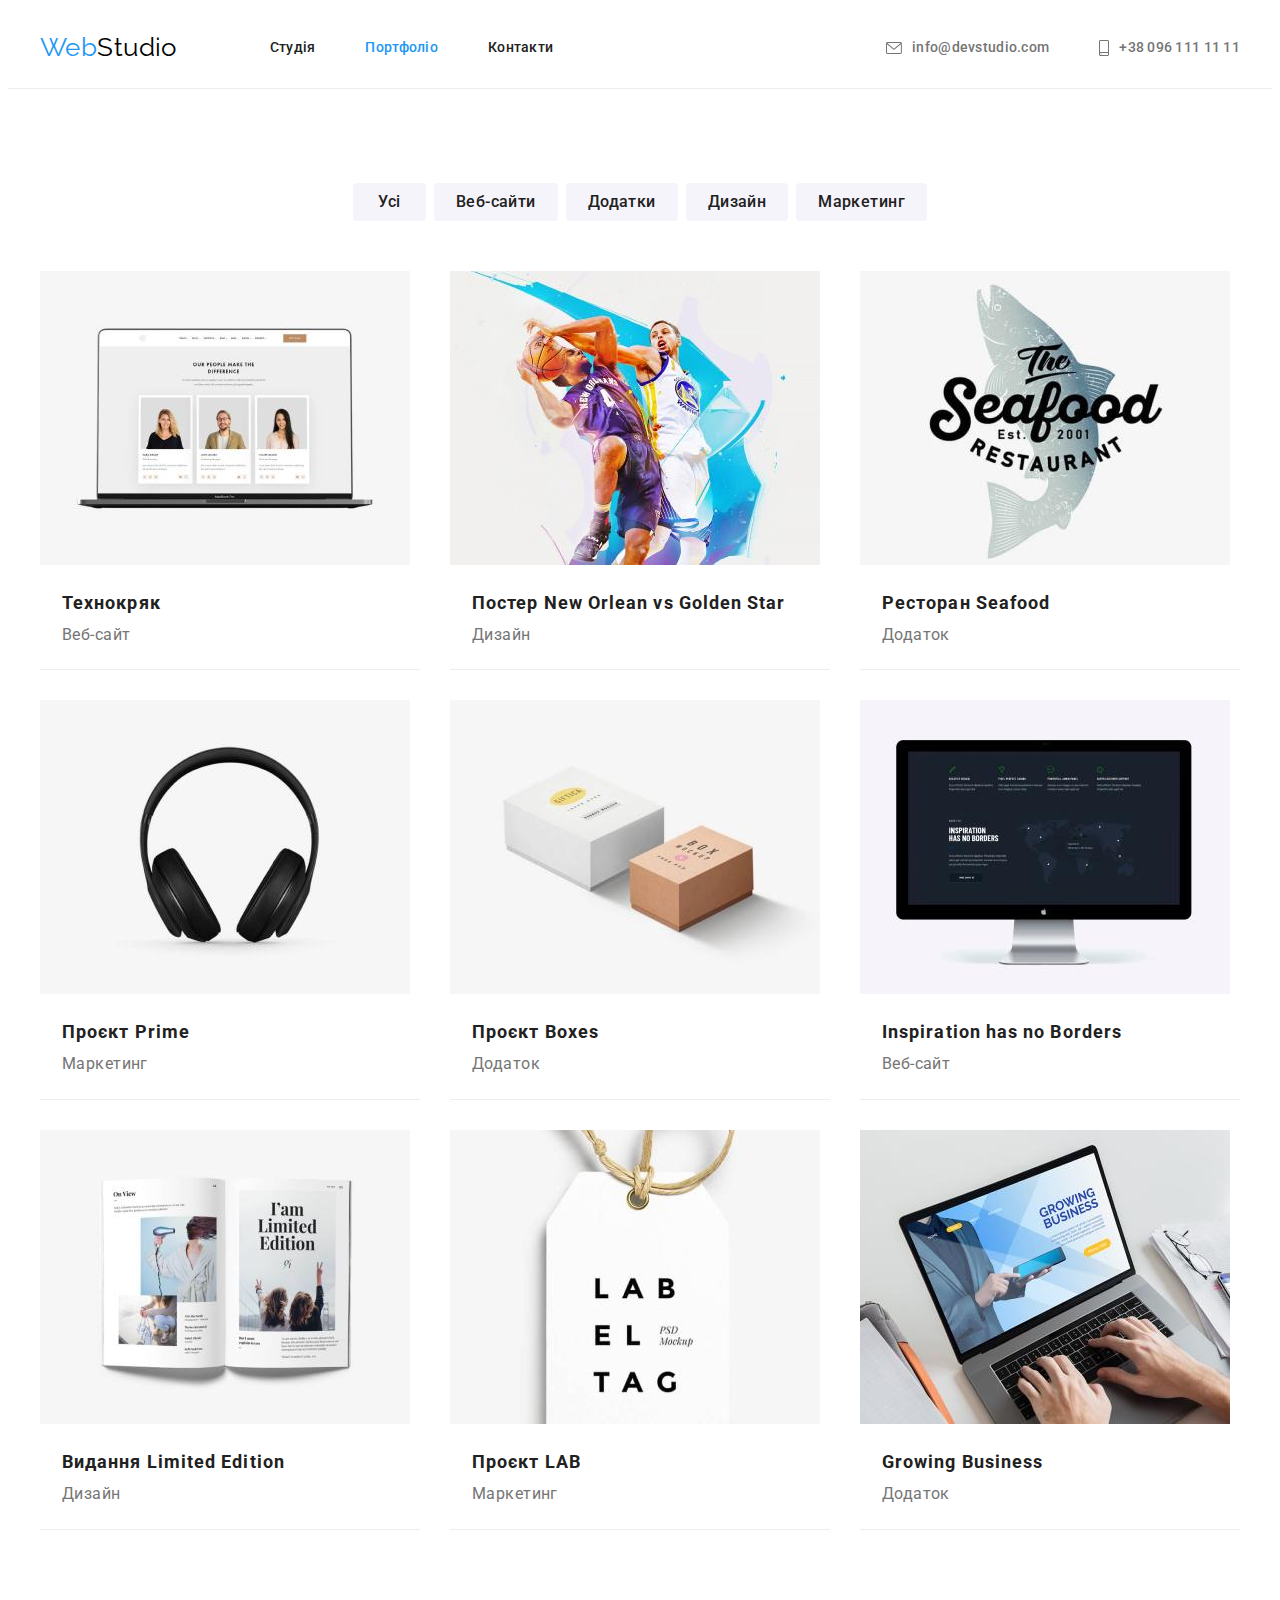
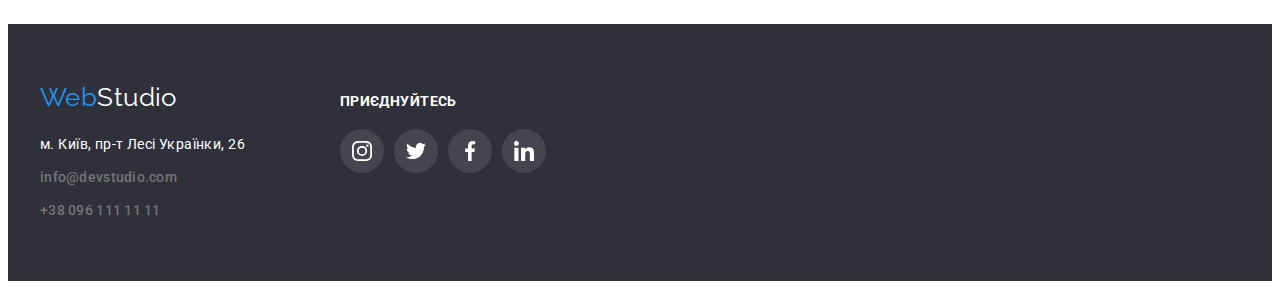
==== commit c42902b4: "Background image, icons and shadows added to all pages" ====
--- a/portfolio.html
+++ b/portfolio.html
@@ -30,8 +30,14 @@
             </nav>
             
             <ul class="contact-list contact-list-header">
-                <li class="item"><a href="mailto:info@devstudio.com" class="contact-link contact-link-header">info@devstudio.com</a></li>
-                <li class="item"><a href="tel:+380961111111" class="contact-link contact-link-header">+38 096 111 11 11</a></li>
+                <li class="item"><a href="mailto:info@devstudio.com" class="contact-link contact-link-header">
+                    <svg class="icon" width="16" height="12">
+                        <use href="./images/icons.svg#icon-envelope"></use>
+                    </svg>info@devstudio.com</a></li>
+                <li class="item"><a href="tel:+380961111111" class="contact-link contact-link-header">
+                    <svg class="icon" width="10" height="16">
+                        <use href="./images/icons.svg#icon-smartphone"></use>
+                    </svg>+38 096 111 11 11</a></li>
             </ul>
        </div>
     </header>
@@ -137,13 +143,40 @@
 <!-- Footer -->
     <footer class="footer">
       <div class="container">
-        <a href="/" lang="en" class="logo footer-logo">
+        <div class="main-footer">
+            <a href="/" lang="en" class="logo footer-logo">
             <span lang="en"><span class="logo-accent">Web</span>Studio</span></a>
-        <address class="address">м. Київ, пр-т Лесі Українки, 26</address>
-        <ul class="contact-list">
-            <li><a href="mailto:info@devstudio.com" class="contact-link contact-footer">info@devstudio.com</a></li>
-            <li><a href="tel:+380961111111" class="contact-link contact-footer">+38 096 111 11 11</a></li>
-        </ul>
+            <address class="address">м. Київ, пр-т Лесі Українки, 26</address>
+            <ul class="contact-list">
+                <li><a href="mailto:info@devstudio.com" class="contact-link contact-footer">info@devstudio.com</a></li>
+                <li><a href="tel:+380961111111" class="contact-link contact-footer">+38 096 111 11 11</a></li>
+            </ul>
+        </div>
+        <div class="social-footer">
+            <h3 class="social-footer-title">Приєднуйтесь</h3>
+            <ul class="social-footer-list">
+                <li class="item"><a href="" class="social-footer-link">
+                        <svg class="icon" width="20" height="20">
+                            <use href="./images/icons.svg#icon-instagram"></use>
+                        </svg>
+                    </a></li>
+                <li class="item"><a href="" class="social-footer-link">
+                        <svg class="icon" width="20" height="20">
+                            <use href="./images/icons.svg#icon-twitter"></use>
+                        </svg>
+                    </a></li>
+                <li class="item"><a href="" class="social-footer-link">
+                        <svg class="icon" width="20" height="20">
+                            <use href="./images/icons.svg#icon-facebook"></use>
+                        </svg>
+                    </a></li>
+                <li class="item"><a href="" class="social-footer-link">
+                        <svg class="icon" width="20" height="20">
+                            <use href="./images/icons.svg#icon-linkedin"></use>
+                        </svg>
+                    </a></li>
+            </ul>
+        </div>
       </div>
     </footer>
 </body>
--- a/css/styles.css
+++ b/css/styles.css
@@ -133,16 +133,30 @@
 }
 
 .contact-link-header {
+    display: flex;
+    align-items: center;
+    justify-content: center;
     padding-top: 32px;
     padding-bottom: 32px;
 }
 
+.contact-link-header .icon {
+    margin-right: 10px;
+
+    fill: currentColor;
+}
+
 /* Hero */
 .hero {
-    padding: 200px 0;
-
+    margin: 0 auto;
+    padding-top: 200px;
+    padding-bottom: 200px;
+    max-width: 1600px;
     background-color: var(--tertiary-bg-color);
-
+    background-image: linear-gradient(rgba(47, 48, 58, 0.4),
+        rgba(47, 48, 58, 0.4)), url('../images/bg-img.jpg');
+    background-repeat: no-repeat;
+    background-position: center;
     text-align: center;
 }
 
@@ -196,6 +210,18 @@
     margin-left: 30px;
 }
 
+.features-box {
+    display: inline-flex;
+    align-items: center;
+    justify-content: center;
+    margin-bottom: 30px;
+    width: 270px;
+    height: 120px;
+    border-radius: 4px;
+
+    background-color: var(--secondary-bg-color);
+}
+
 .features-name {
     margin-bottom: 10px;
 
@@ -250,6 +276,9 @@
     border-radius: 0 0 4px 4px;
     
     background-color: var(--primary-bg-color) ;
+    box-shadow: 0px 1px 3px rgba(0, 0, 0, 0.12),
+        0px 1px 1px rgba(0, 0, 0, 0.14),
+        0px 2px 1px rgba(0, 0, 0, 0.2);
 }
 
 .team-text {
@@ -268,11 +297,88 @@
 }
 
 .team-position {
+    margin-bottom: 16px;
+
     color: var(--secondary-text-color);
 
     font-size: 16px;
     line-height: 1.18;
 }
+
+.team-icon-list {
+    display: flex;
+    align-items: center;
+    justify-content: center;
+    list-style: none;
+}
+
+.team-icon-list .item {
+    width: 44px;
+    height: 44px;
+}
+
+.team-icon-list .item + .item {
+    margin-left: 10px;
+}
+
+.team-icon-link {
+    display: flex;
+    align-items: center;
+    justify-content: center;
+    
+    width: 100%;
+    height: 100%;
+    border-radius: 50%;
+
+    color: #AFB1B8;
+}
+
+.team-icon-link:hover,
+.team-icon-link:focus {
+    background-color: var(--accent-color);
+    color: var(--tertiary-text-color);
+}
+
+.team-icon-link .icon {
+    fill: currentColor;
+}
+
+/* Clients */
+.clients-list{
+    display: flex;
+    justify-content: space-between;
+
+    list-style: none;
+}
+
+.clients-list .item {
+    width: 170px;
+    height: 92px;
+    
+}
+
+.clients-link {
+    display: flex;
+    align-items: center;
+    justify-content: center;
+    width: 100%;
+    height: 100%;
+    border: 1px solid #AFB1B8;
+    border-radius: 4px;
+
+    color: #AFB1B8;
+}
+
+.clients-link:hover,
+.contact-link:focus {
+    color: var(--accent-color);
+    border-color: var(--accent-color);
+}
+
+.clients-link .icon {
+    fill: currentColor;
+}
+
 
 /* Portfolio */
 .features-title,
@@ -324,6 +430,9 @@
 .filter-btn:focus {
     background-color: var(--accent-color);
     color: var(--tertiary-text-color);
+    box-shadow: 0px 2px 2px 0px rgba(0, 0, 0, 0.12),
+        0px 1px 2px 0px rgba(0, 0, 0, 0.08),
+        0px 3px 1px 0px rgba(0, 0, 0, 0.10);
 }
 
 .projects-list {
@@ -341,6 +450,12 @@
     border-bottom: 1px solid #EEEEEE;
 }
 
+.project-card:hover {
+    box-shadow: 1px 4px 6px 0px rgba(0, 0, 0, 0.16),
+        0px 4px 4px 0px rgba(0, 0, 0, 0.06),
+        0px 1px 1px 0px rgba(0, 0, 0, 0.12);
+}
+
 .project-link {
     color: inherit;
     text-decoration: none;
@@ -371,6 +486,15 @@
     background-color: var(--tertiary-bg-color);
 }
 
+.footer .container {
+    display: flex;
+    align-items: baseline;
+}
+
+.main-footer {
+    margin-right: 70px;
+}
+
 .footer-logo {
     display: inline-block;
     margin-bottom: 20px;
@@ -389,4 +513,49 @@
     margin-top: 9px;
 
     line-height: 1.7;
+}
+
+.social-footer-title {
+    margin-bottom: 20px;
+    
+    color: var(--tertiary-text-color);
+    font-size: 14px;
+    font-weight: 700;
+    text-transform: uppercase;
+}
+
+.social-footer-list {
+    display: flex;
+
+    list-style: none;
+}
+
+.social-footer-list .item {
+    width: 44px;
+    height: 44px;
+}
+
+.social-footer-list .item + .item {
+    margin-left: 10px;
+}
+
+.social-footer-link {
+    display: flex;
+    align-items: center;
+    justify-content: center;
+    width: 100%;
+    height: 100%;
+    border-radius: 50px;
+
+    background-color: rgba(255, 255, 255, 0.10);
+    color: var(--tertiary-text-color);
+}
+
+.social-footer-link:hover,
+.social-footer-link:focus {
+    background-color: var(--accent-color);
+}
+
+.social-footer-link .icon {
+    fill: currentColor;
 }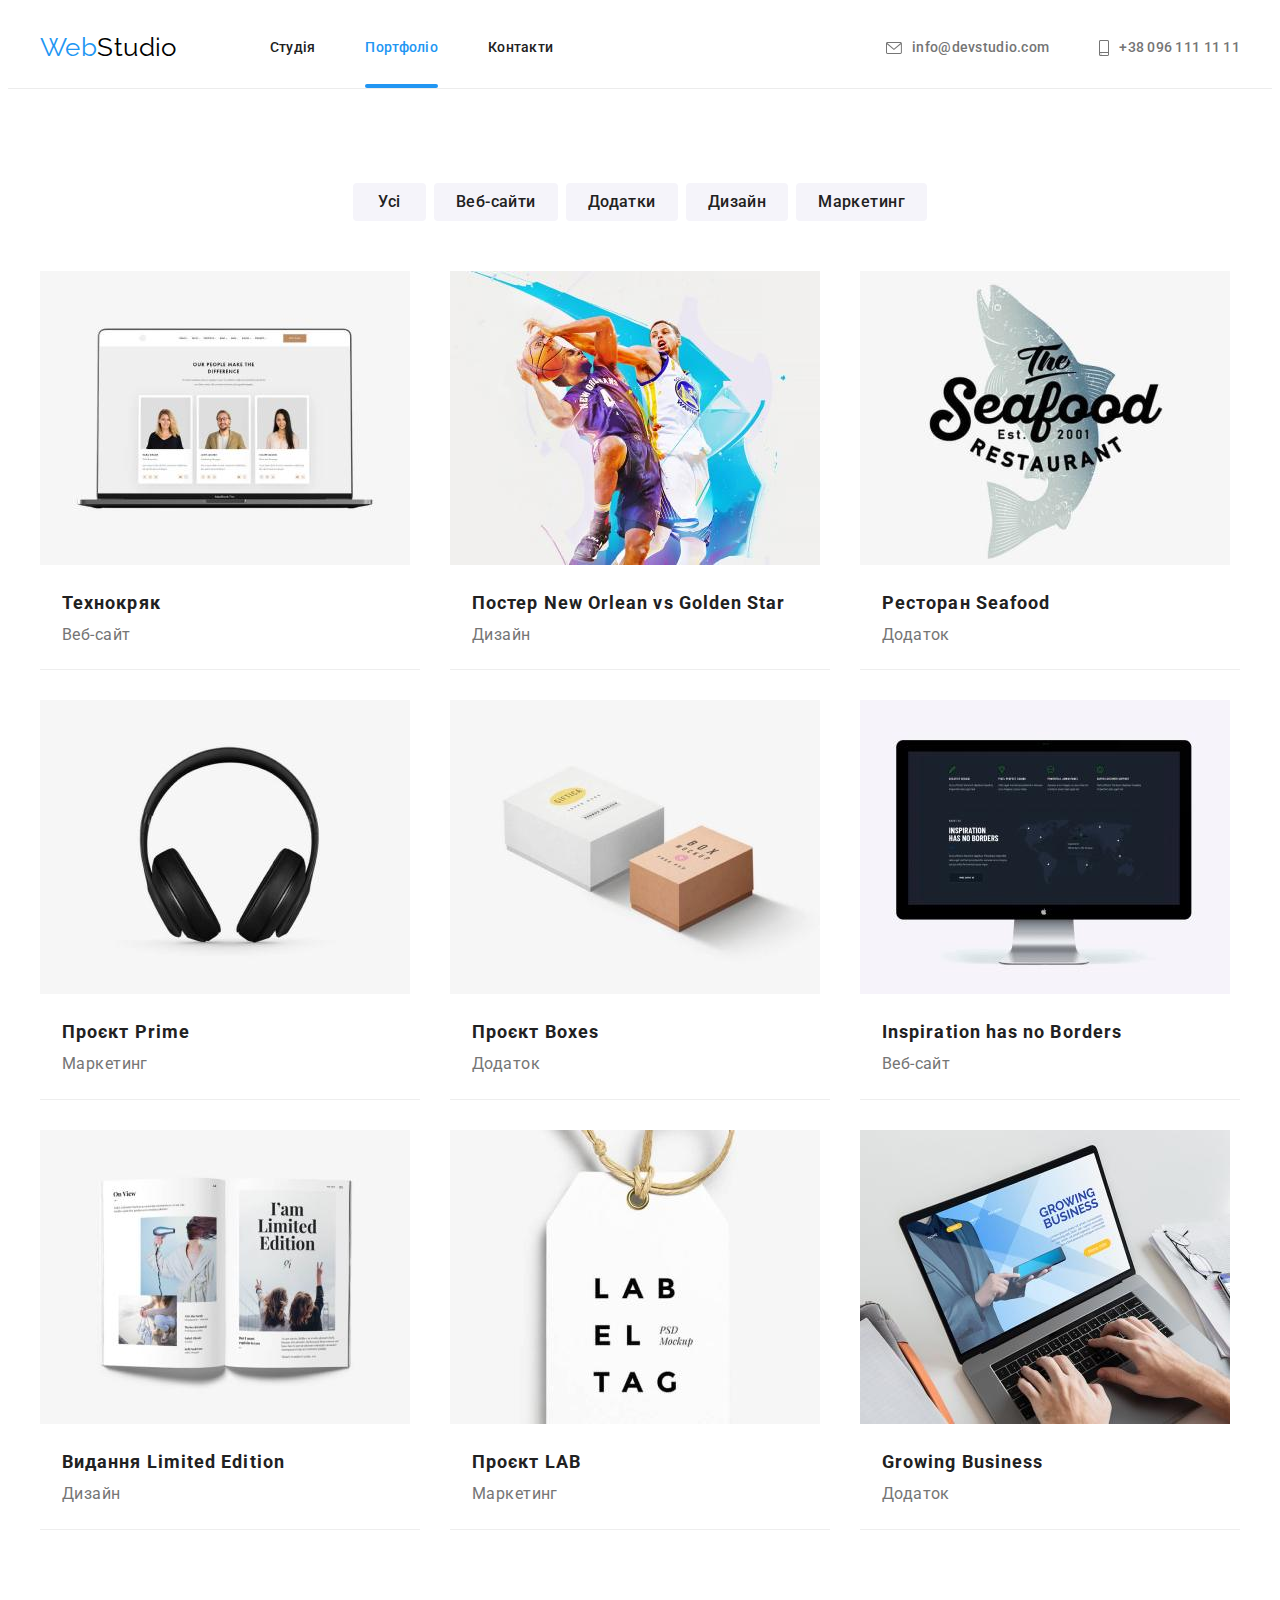
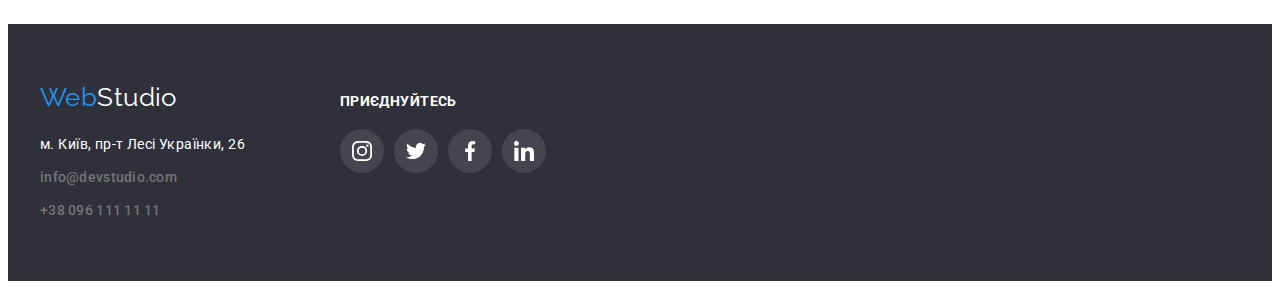
==== commit 1c81a225: "Absolute positioning added. Modal window created. Transitions added." ====
--- a/portfolio.html
+++ b/portfolio.html
@@ -56,7 +56,11 @@
             <ul class="projects-list">
                 <li class="project-card">
                     <a href="" class="project-link">
-                        <img src="./images/img1.jpg" alt="Мокап веб-сайта на десктопі" width="370">
+                        <div class="project-thumb">
+                            <img src="./images/img1.jpg" alt="Мокап веб-сайта на десктопі" width="370">
+                            <p class="project-overlay">Ресурс пропонує комплексні пропозиції з різним рівнем функціоналу та сервісів. Все це дозволить відвідувачу отримати
+                            вичерпні відомості про компанію чи приватну особу.</p>
+                        </div>
                         <div class="project-text">
                             <h3 class="project-name">Технокряк</h3>
                             <p class="project-type">Веб-сайт</p>
@@ -65,7 +69,11 @@
                 </li>
                 <li class="project-card">
                     <a href="" class="project-link">
-                        <img src="./images/img2.jpg" alt="Постер з баскетболістами" width="370">
+                        <div class="project-thumb">
+                            <img src="./images/img2.jpg" alt="Постер з баскетболістами" width="370">
+                            <p class="project-overlay">Ресурс пропонує комплексні пропозиції з різним рівнем функціоналу та сервісів. Все це дозволить відвідувачу отримати
+                            вичерпні відомості про компанію чи приватну особу.</p>
+                        </div>
                         <div class="project-text">
                             <h3 class="project-name">Постер New Orlean vs Golden Star</h3>
                             <p class="project-type">Дизайн</p>
@@ -74,7 +82,11 @@
                 </li>
                 <li class="project-card">
                     <a href="" class="project-link">
-                        <img src="./images/img3.jpg" alt="Лого ресторану" width="370">
+                        <div class="project-thumb">
+                            <img src="./images/img3.jpg" alt="Лого ресторану" width="370">
+                            <p class="project-overlay">Ресурс пропонує комплексні пропозиції з різним рівнем функціоналу та сервісів. Все це дозволить відвідувачу отримати
+                                вичерпні відомості про компанію чи приватну особу.</p>
+                        </div>
                         <div class="project-text">
                             <h3 class="project-name">Ресторан Seafood</h3>
                             <p class="project-type">Додаток</p>
@@ -83,7 +95,11 @@
                 </li>
                 <li class="project-card">
                     <a href="" class="project-link">
-                        <img src="./images/img4.jpg" alt="Навушники" width="370">
+                        <div class="project-thumb">
+                            <img src="./images/img4.jpg" alt="Навушники" width="370">
+                            <p class="project-overlay">Ресурс пропонує комплексні пропозиції з різним рівнем функціоналу та сервісів. Все це дозволить відвідувачу отримати
+                                вичерпні відомості про компанію чи приватну особу.</p>
+                        </div>
                         <div class="project-text">
                             <h3 class="project-name">Проєкт Prime</h3>
                             <p class="project-type">Маркетинг</p>
@@ -92,7 +108,11 @@
                 </li>
                 <li class="project-card">
                     <a href="" class="project-link">
-                        <img src="./images/img5.jpg" alt="Коробки" width="370">
+                        <div class="project-thumb">
+                            <img src="./images/img5.jpg" alt="Коробки" width="370">
+                            <p class="project-overlay">Ресурс пропонує комплексні пропозиції з різним рівнем функціоналу та сервісів. Все це дозволить відвідувачу отримати
+                                вичерпні відомості про компанію чи приватну особу.</p>
+                        </div>
                         <div class="project-text">
                             <h3 class="project-name">Проєкт Boxes</h3>
                             <p class="project-type">Додаток</p>
@@ -101,7 +121,11 @@
                 </li>
                 <li class="project-card">
                     <a href="" class="project-link">
-                        <img src="./images/img6.jpg" alt="Веб-сайт на десктопі" width="370">
+                        <div class="project-thumb">
+                            <img src="./images/img6.jpg" alt="Веб-сайт на десктопі" width="370">
+                            <p class="project-overlay">Ресурс пропонує комплексні пропозиції з різним рівнем функціоналу та сервісів. Все це дозволить відвідувачу отримати
+                                вичерпні відомості про компанію чи приватну особу.</p>
+                        </div>
                         <div class="project-text">
                             <h3 class="project-name">Inspiration has no Borders</h3>
                             <p class="project-type">Веб-сайт</p>
@@ -110,7 +134,11 @@
                 </li>
                 <li class="project-card">
                     <a href="" class="project-link">
-                        <img src="./images/img7.jpg" alt="Відкритий журнал" width="370">
+                        <div class="project-thumb">
+                            <img src="./images/img7.jpg" alt="Відкритий журнал" width="370">
+                            <p class="project-overlay">Ресурс пропонує комплексні пропозиції з різним рівнем функціоналу та сервісів. Все це дозволить відвідувачу отримати
+                                вичерпні відомості про компанію чи приватну особу.</p>
+                        </div>
                         <div class="project-text">
                             <h3 class="project-name">Видання Limited Edition</h3>
                             <p class="project-type">Дизайн</p>
@@ -119,7 +147,11 @@
                 </li>
                 <li class="project-card">
                     <a href="" class="project-link">
-                        <img src="./images/img8.jpg" alt="Бірка" width="370">
+                        <div class="project-thumb">
+                            <img src="./images/img8.jpg" alt="Бірка" width="370">
+                            <p class="project-overlay">Ресурс пропонує комплексні пропозиції з різним рівнем функціоналу та сервісів. Все це дозволить відвідувачу отримати
+                                вичерпні відомості про компанію чи приватну особу.</p>
+                        </div>
                         <div class="project-text">
                             <h3 class="project-name">Проєкт LAB</h3>
                             <p class="project-type">Маркетинг</p>
@@ -128,7 +160,11 @@
                 </li>
                 <li class="project-card">
                     <a href="" class="project-link">
-                        <img src="./images/img9.jpg" alt="Веб-додаток на десктопі" width="370">
+                        <div class="project-thumb">
+                            <img src="./images/img9.jpg" alt="Веб-додаток на десктопі" width="370">
+                            <p class="project-overlay">Ресурс пропонує комплексні пропозиції з різним рівнем функціоналу та сервісів. Все це дозволить відвідувачу отримати
+                                вичерпні відомості про компанію чи приватну особу.</p>
+                        </div>
                         <div class="project-text">
                             <h3 class="project-name">Growing Business</h3>
                             <p class="project-type">Додаток</p>
--- a/css/styles.css
+++ b/css/styles.css
@@ -83,6 +83,7 @@
 }
 
 .site-nav-link {
+    position: relative;
     display: block;
     padding-top: 32px;
     padding-bottom: 32px;
@@ -92,10 +93,25 @@
     line-height: 1.14;
     letter-spacing: 0.02em;
     text-decoration: none;
+
+    transition: color 250ms cubic-bezier(0.4, 0, 0.2, 1);
 }
 
 .site-nav-link.current {
     color: var(--accent-color);
+}
+
+.site-nav-link.current::after {
+    position: absolute;
+    bottom: 0;
+    left: 0;
+    width: 100%;
+    height: 4px;
+    border-radius: 2px;
+    content: '';
+
+    background-color: var(--accent-color);
+    
 }
 
 .site-nav-link:hover,
@@ -125,6 +141,8 @@
     line-height: 1.14;
     letter-spacing: 0.02em;
     text-decoration: none;
+
+    transition: color 250ms cubic-bezier(0.4, 0, 0.2, 1);
 }
 
 .contact-link:hover,
@@ -188,11 +206,89 @@
     letter-spacing: 0.06em;
     
     cursor: pointer;
+
+    transition: background-color 250ms cubic-bezier(0.4, 0, 0.2, 1);
 }
 
 .hero-btn:hover,
 .hero-btn:focus {
     background-color: #188CE8;
+}
+
+/* Modal */
+.backdrop {
+    position: fixed;
+    top: 0;
+    left: 0;
+
+    width: 100%;
+    height: 100%;
+
+    background-color: rgba(0, 0, 0, 0.20);
+
+    opacity: 1;
+
+    transition: opacity 250ms cubic-bezier(0.4, 0, 0.2, 1) visibility 250ms cubic-bezier(0.4, 0, 0.2, 1);
+}
+
+.backdrop.is-hidden {
+    visibility: hidden;
+    opacity: 0;
+    pointer-events: none;
+}
+
+.backdrop.is-hidden .modal {
+    transform: translate(-50%, -50%) scale(0.2);
+}
+
+.modal {
+    position: absolute;
+    top: 50%;
+    left: 50%;
+    
+
+    width: 528px;
+    height: 581px;
+
+    border-radius: 4px;
+    background-color: var(--primary-bg-color);
+    box-shadow: 0px 2px 1px 0px rgba(0, 0, 0, 0.20),
+        0px 1px 1px 0px rgba(0, 0, 0, 0.14),
+        0px 1px 3px 0px rgba(0, 0, 0, 0.12);
+    
+    transform: translate(-50%, -50%) scale(1);
+    transition: transform 250ms cubic-bezier(0.4, 0, 0.2, 1);
+}
+
+.modal-close {
+    position: absolute;
+    top: 8px;
+    right: 8px;
+
+    display: flex;
+    align-items: center;
+    justify-content: center;
+
+    width: 30px;
+    height: 30px;
+    border-radius: 50%;
+    border: 1px solid rgba(0, 0, 0, 0.10);
+
+    background-color: var(--primary-bg-color);
+    color: #000000;
+
+    cursor: pointer;
+
+    transition: color 250ms cubic-bezier(0.4, 0, 0.2, 1);
+}
+
+.modal-close:hover,
+.modal-close:focus {
+    color: var(--accent-color);
+}
+
+.modal-close .icon {
+    fill: currentColor;
 }
 
 /* Features */
@@ -252,8 +348,29 @@
     list-style: none;
 }
 
+.work-list .item {
+    position: relative;
+}
+
 .work-list .item + .item {
     margin-left: 30px;
+}
+
+.work-name {
+    position: absolute;
+    bottom: 0;
+    left: 0;
+
+    width: 100%;
+    padding-top: 27px;
+    padding-bottom: 27px;
+
+    background-color: rgba(47, 48, 58, 0.80);
+    color: var(--tertiary-text-color);
+
+    font-weight: 700;
+    text-transform: uppercase;
+    text-align: center;
 }
 
 /* Team */
@@ -325,12 +442,14 @@
     display: flex;
     align-items: center;
     justify-content: center;
-    
+
     width: 100%;
     height: 100%;
     border-radius: 50%;
 
     color: #AFB1B8;
+
+    transition: background-color 250ms cubic-bezier(0.4, 0, 0.2, 1), color 250ms cubic-bezier(0.4, 0, 0.2, 1);
 }
 
 .team-icon-link:hover,
@@ -361,12 +480,15 @@
     display: flex;
     align-items: center;
     justify-content: center;
+
     width: 100%;
     height: 100%;
     border: 1px solid #AFB1B8;
     border-radius: 4px;
 
     color: #AFB1B8;
+
+    transition: color 250ms cubic-bezier(0.4, 0, 0.2, 1), border-color 250ms cubic-bezier(0.4, 0, 0.2, 1);
 }
 
 .clients-link:hover,
@@ -424,6 +546,8 @@
     letter-spacing: inherit;
     
     cursor: pointer;
+
+    transition: background-color 250ms cubic-bezier(0.4, 0, 0.2, 1), color 250ms cubic-bezier(0.4, 0, 0.2, 1), box-shadow 250ms cubic-bezier(0.4, 0, 0.2, 1);
 }
 
 .filter-btn:hover,
@@ -448,17 +572,53 @@
     margin-left: var(--portfolio-card-margin);
     margin-top: var(--portfolio-card-margin);
     border-bottom: 1px solid #EEEEEE;
-}
-
-.project-card:hover {
+
+    transition: box-shadow 240ms cubic-bezier(0.4, 0, 0.2, 1);
+}
+
+.project-card:hover,
+.project-card:focus {
     box-shadow: 1px 4px 6px 0px rgba(0, 0, 0, 0.16),
         0px 4px 4px 0px rgba(0, 0, 0, 0.06),
         0px 1px 1px 0px rgba(0, 0, 0, 0.12);
 }
 
+.project-card:hover .project-overlay,
+.project-card:focus .project-overlay {
+    opacity: 1;
+    transform: translateY(0);
+}
+
 .project-link {
     color: inherit;
     text-decoration: none;
+}
+
+.project-thumb {
+    position: relative;
+    overflow: hidden;
+}
+
+.project-overlay {
+    position: absolute;
+    top: 0;
+    left: 0;
+
+    padding: 63px 24px;
+
+    width: 100%;
+    height: 100%;
+
+    background-color: rgba(33, 150, 243, 0.90);
+    color: var(--tertiary-text-color);
+
+    font-size: 18px;
+    line-height: 1.5;
+
+    opacity: 0;
+
+    transform: translateY(100%);
+    transition: transform 250ms cubic-bezier(0.4, 0, 0.2, 1);
 }
 
 .project-text {
@@ -549,6 +709,8 @@
 
     background-color: rgba(255, 255, 255, 0.10);
     color: var(--tertiary-text-color);
+
+    transition: background-color 250ms cubic-bezier(0.4, 0, 0.2, 1);
 }
 
 .social-footer-link:hover,
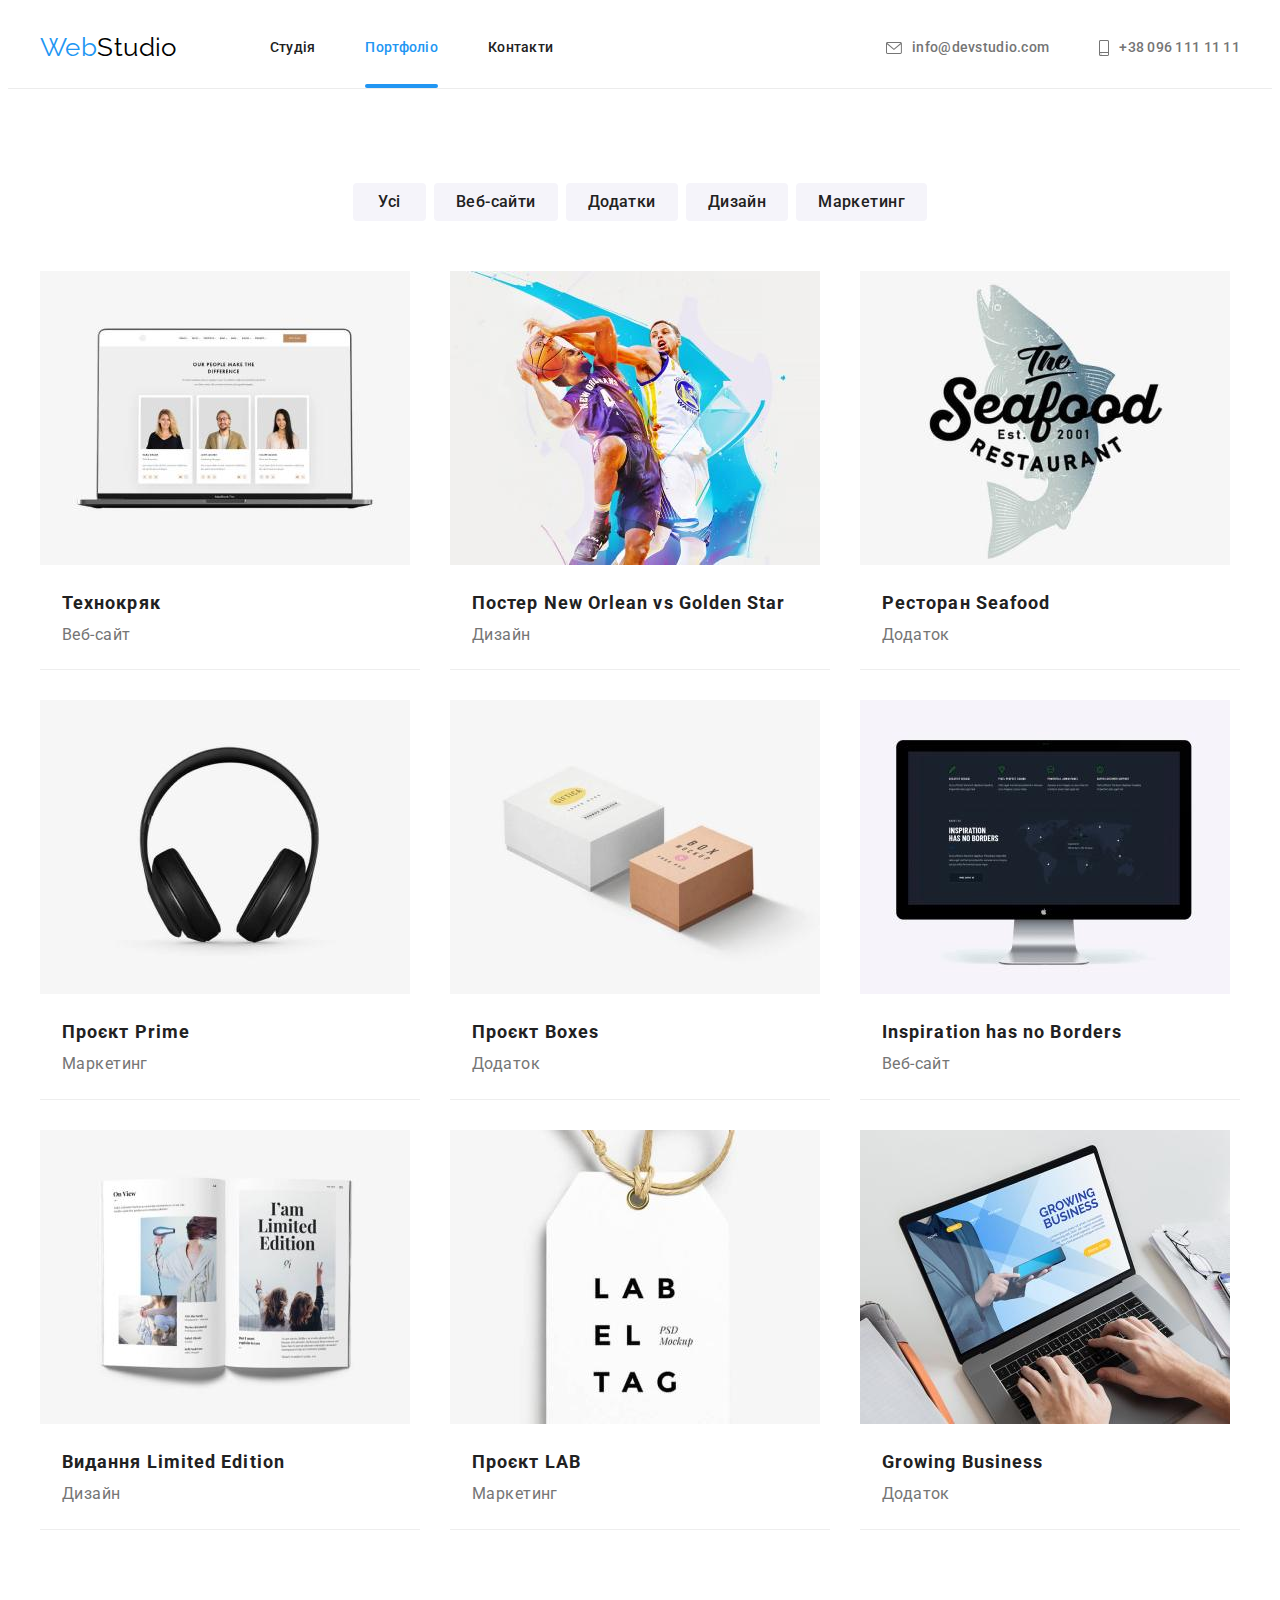
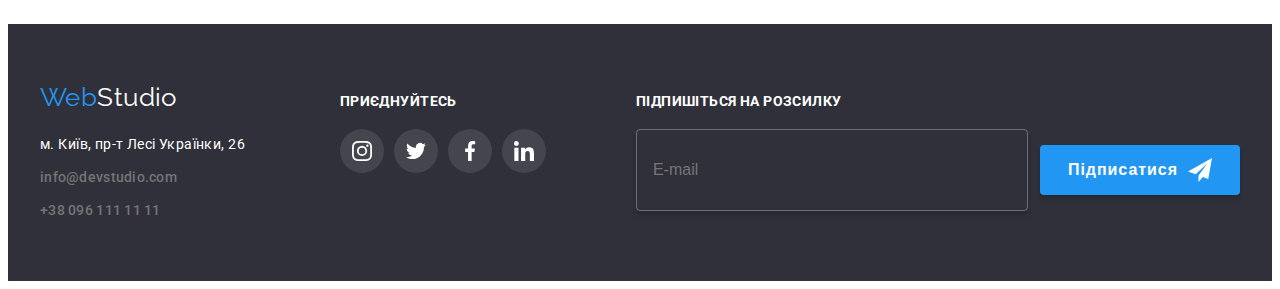
==== commit bdd6b686: "Forms added (modal and footer)" ====
--- a/portfolio.html
+++ b/portfolio.html
@@ -213,6 +213,20 @@
                     </a></li>
             </ul>
         </div>
+
+        <form class="form-footer">
+            <h3 class="form-footer-title">Підпишіться на розсилку</h3>
+            <div class="form-footer-field">
+                <label name="email">
+                    <input type="email" name="email" placeholder="E-mail" class="input">
+                </label>
+                <button type="submit" class="form-footer-button">Підписатися
+                    <svg class="icon" width="24" height="24">
+                        <use href="./images/icons.svg#icon-send"></use>
+                    </svg>
+                </button>
+            </div>
+        </form>
       </div>
     </footer>
 </body>
--- a/css/styles.css
+++ b/css/styles.css
@@ -245,8 +245,8 @@
     position: absolute;
     top: 50%;
     left: 50%;
-    
-
+
+    padding: 40px;
     width: 528px;
     height: 581px;
 
@@ -290,6 +290,168 @@
 .modal-close .icon {
     fill: currentColor;
 }
+
+.modal-form {
+    display: flex;
+    flex-direction: column;
+}
+
+.modal-form-title {
+    margin-bottom: 12px;
+
+    font-size: 20px;
+    font-weight: 700;
+    text-align: center;
+}
+
+.modal-form-label {
+    margin-bottom: 10px;
+
+    color: var(--secondary-text-color);
+    font-size: 12px;
+    letter-spacing: 0.0075em;
+
+    cursor: pointer;
+}
+
+.modal-form-field {
+    position: relative;
+    margin-top: 4px;
+}
+
+.modal-form-label .input {
+    padding: 11px 42px;
+    width: 100%;
+    height: 40px;
+    border: 1px solid rgba(33, 33, 33, 0.20);
+    border-radius: 4px;
+    outline: none;
+
+    transition: border 250ms cubic-bezier(0.4, 0, 0.2, 1);
+}
+
+.modal-form-label .input:focus {
+    border: 1px solid var(--accent-color);
+}
+
+.modal-form-field .icon {
+    position: absolute;
+    top: 50%;
+    left: 12px;
+    transform: translateY(-50%);
+
+    fill: var(--primary-text-color);
+
+    transition: fill 250ms cubic-bezier(0.4, 0, 0.2, 1);
+}
+
+.modal-form-label .input:focus + .icon {
+    fill: var(--accent-color);
+}
+
+.textarea {
+    margin-top: 4px;
+    resize: none;
+    padding: 12px 16px;
+    width: 100%;
+    height: 120px;
+    border: 1px solid rgba(33, 33, 33, 0.20);
+    border-radius: 4px;
+    outline: none;
+
+    transition: border 250ms cubic-bezier(0.4, 0, 0.2, 1);
+}
+
+.textarea::placeholder {
+    color: rgba(117, 117, 117, 0.50);
+    font-size: 12px;
+    letter-spacing: 0.0075em;
+}
+
+.textarea:focus {
+    border: 1px solid var(--accent-color);
+}
+
+.policies-field {
+    position: relative;
+
+    margin-top: 10px;
+    margin-bottom: 30px;
+}
+
+.policies-label {
+    width: 100%;
+    padding-left: 36px;
+    
+    color: var(--secondary-text-color);
+    line-height: 1.5;
+
+    cursor: pointer;
+}
+
+.policies-label .link {
+    color: var(--accent-color)
+}
+
+.policies-field .checkbox {
+    position: absolute;
+    white-space: nowrap;
+    width: 1px;
+    height: 1px;
+    overflow: hidden;
+    border: 0;
+    padding: 0;
+    clip: rect(0 0 0 0);
+    clip-path: inset(50%);
+    margin: -1px;
+}
+
+.policies-field .icon {
+    position: absolute;
+    top: 50%;
+    left: 12px;
+    transform: translateY(-55%);
+
+    width: 16px;
+    height: 15px;
+
+    background-image: url(../images/unchecked.svg);
+
+    pointer-events: none;
+
+    transition: background-image 250ms cubic-bezier(0.4, 0, 0.2, 1);
+}
+
+.policies-field .checkbox:checked + .icon {
+    background-image: url(../images/checked.svg);
+}
+
+.modal-form-button {
+    align-self: center;
+    padding: 10px 52px;
+    width: 200px;
+    height: 50px;
+    border-radius: 4px;
+    border: none;
+
+    background-color: var(--accent-color);
+    color: var(--tertiary-text-color);
+    font-size: 16px;
+    font-weight: 700;
+    line-height: 1.9;
+    letter-spacing: 0.06em;
+
+    box-shadow: 0px 4px 4px 0px rgba(0, 0, 0, 0.15);
+    cursor: pointer;
+
+    transition: background-color 250ms cubic-bezier(0.4, 0, 0.2, 1);
+}
+
+.modal-form-button:hover,
+.modal-form-button:focus {
+    background-color: #188CE8;
+}
+
 
 /* Features */
 .features {
@@ -473,7 +635,6 @@
 .clients-list .item {
     width: 170px;
     height: 92px;
-    
 }
 
 .clients-link {
@@ -675,7 +836,8 @@
     line-height: 1.7;
 }
 
-.social-footer-title {
+.social-footer-title,
+.form-footer-title {
     margin-bottom: 20px;
     
     color: var(--tertiary-text-color);
@@ -720,4 +882,72 @@
 
 .social-footer-link .icon {
     fill: currentColor;
+}
+
+.form-footer {
+    margin-left: auto;
+}
+
+.form-footer-field {
+    display: flex;
+    align-items: center;
+}
+
+.form-footer-field .input {
+    width: 358px;
+    height: 50px;
+    padding: 15px 16px;
+    border: 1px solid rgba(255, 255, 255, 0.30);
+    border-radius: 4px;
+    outline: none;
+
+    background-color: transparent;
+    color: var(--tertiary-text-color);
+
+    font-size: 16px;
+    line-height: 1.25;
+
+    box-shadow: 0px 4px 4px 0px rgba(0, 0, 0, 0.15);
+
+    transition: border-color 250ms cubic-bezier(0.4, 0, 0.2, 1);
+}
+
+.form-footer-field .input:focus {
+    border-color: var(--accent-color);
+}
+
+
+.form-footer-button {
+    display: flex;
+    align-items: center;
+
+    margin-left: 12px;
+    padding: 10px 28px;
+
+    border: none;
+    border-radius: 4px;
+    
+    background-color: var(--accent-color);
+    color: var(--tertiary-text-color);
+    
+    font-size: 16px;
+    font-weight: 700;
+    line-height: 1.9;
+    letter-spacing: 0.06em;
+
+    cursor: pointer;
+    box-shadow: 0px 4px 4px 0px rgba(0, 0, 0, 0.15);
+
+    transition: background-color 250ms cubic-bezier(0.4, 0, 0.2, 1);
+}
+
+.form-footer-button:hover,
+.form-footer-button:focus {
+    background-color: #188CE8;
+}
+
+.form-footer-button .icon {
+    margin-left: 10px;
+
+    fill: currentColor;
 }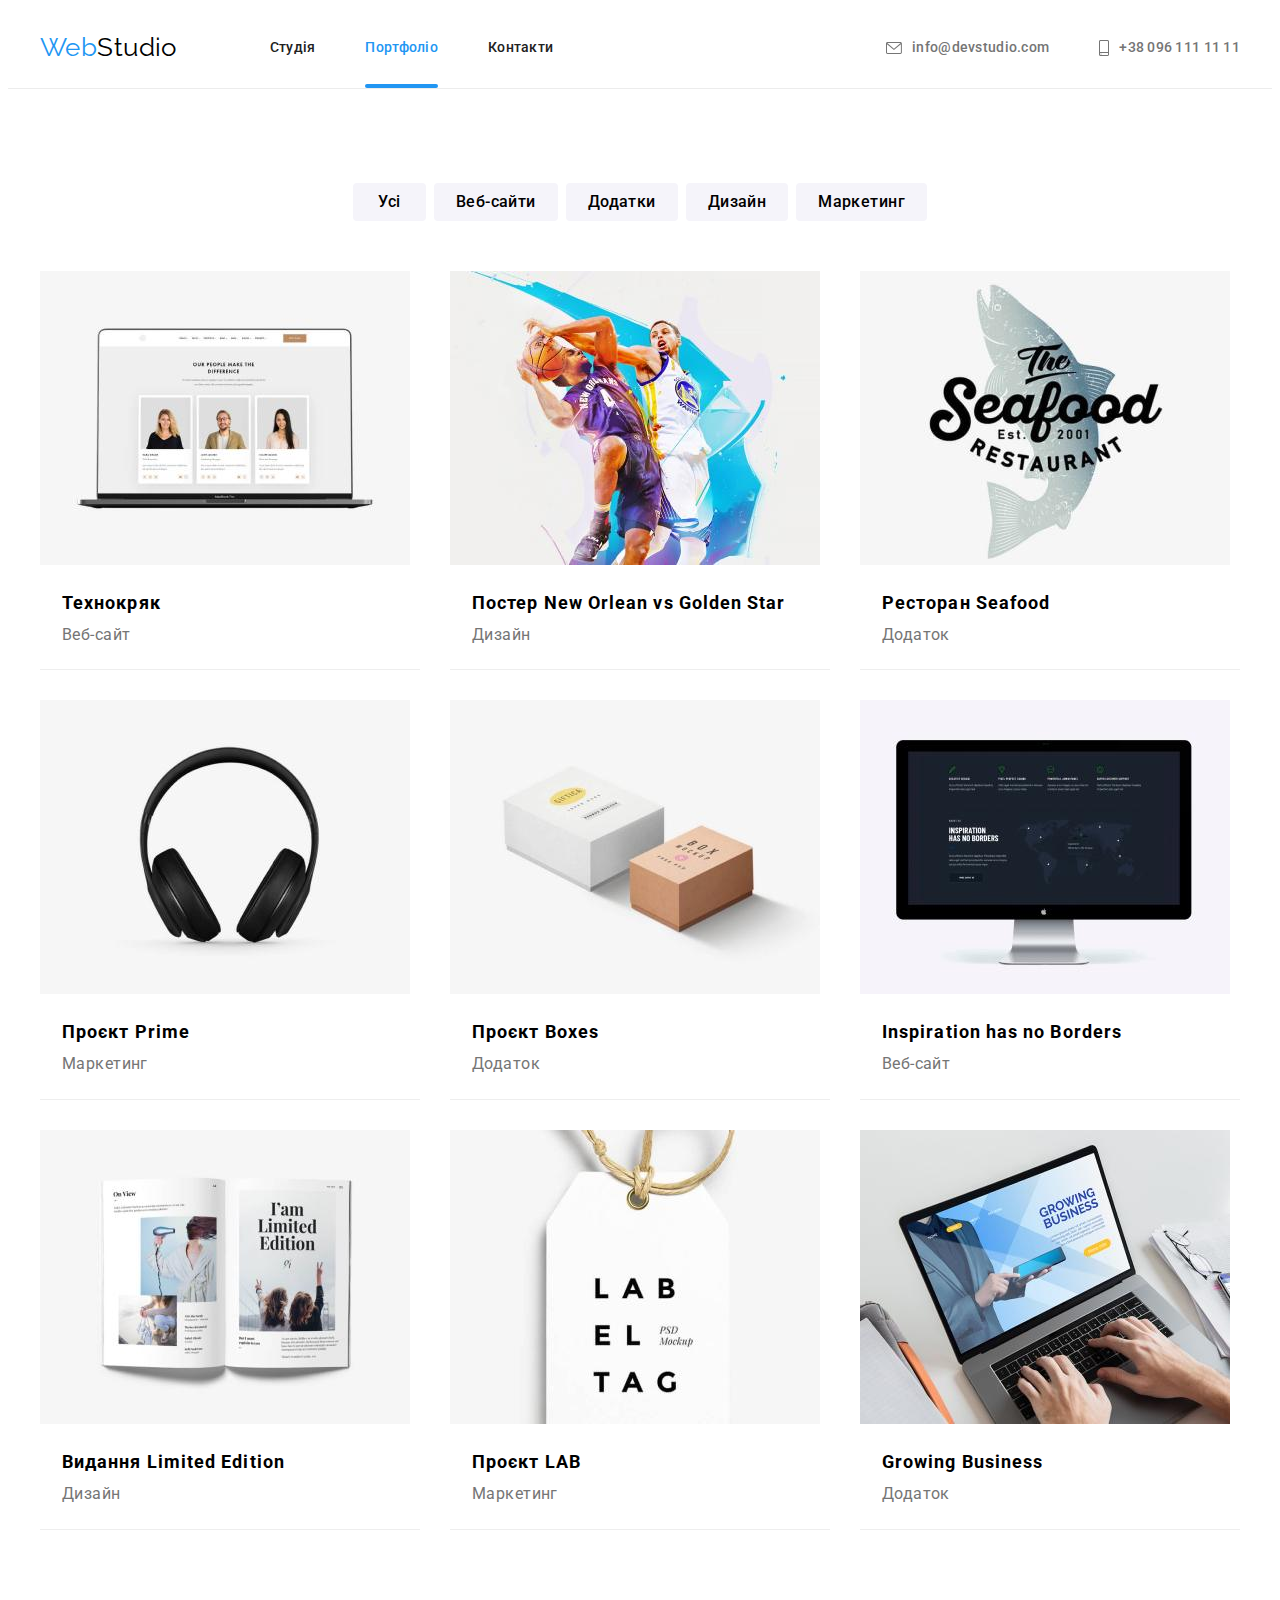
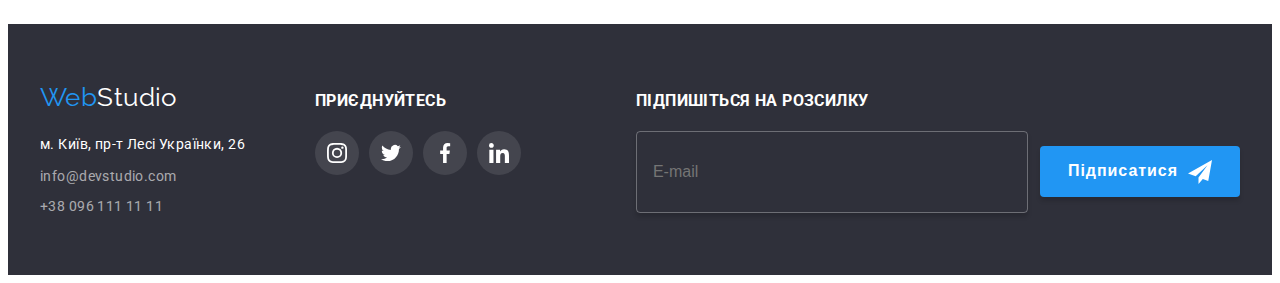
==== commit 353635e6: "All styles reorganized using SASS" ====
--- a/portfolio.html
+++ b/portfolio.html
@@ -11,31 +11,31 @@
     <link rel="preconnect" href="https://fonts.gstatic.com" crossorigin>
     <link href="https://fonts.googleapis.com/css2?family=Raleway:wght@700&family=Roboto:wght@400;500;700;900&display=swap"
         rel="stylesheet">
-    <link rel="stylesheet" href="./css/styles.css">
+    <link rel="stylesheet" href="./css/main.min.css">
 </head>
 <body>
 
 <!-- Header -->
     <header class="header">
-       <div class="container main-nav">
-            <a href="/" lang="en" class="logo">
-                    <span lang="en"><span class="logo-accent">Web</span>Studio</span>
+       <div class="main-nav container">
+            <a href="/" lang="en" class="logo header__logo">
+                    <span lang="en"><span class="logo--accent">Web</span>Studio</span>
             </a>
             <nav>
                 <ul class="site-nav">
-                    <li class="item"><a href="./index.html" class="site-nav-link ">Студія</a></li>
-                    <li class="item"><a href="./portfolio.html" class="site-nav-link current">Портфоліо</a></li>
-                    <li class="item"><a href="" class="site-nav-link">Контакти</a></li>
+                    <li class="site-nav__item"><a href="./index.html" class="site-nav__link ">Студія</a></li>
+                    <li class="site-nav__item"><a href="./portfolio.html" class="site-nav__link current">Портфоліо</a></li>
+                    <li class="site-nav__item"><a href="" class="site-nav__link">Контакти</a></li>
                 </ul>
             </nav>
             
-            <ul class="contact-list contact-list-header">
-                <li class="item"><a href="mailto:info@devstudio.com" class="contact-link contact-link-header">
-                    <svg class="icon" width="16" height="12">
+            <ul class="contacts">
+                <li class="contacts__item"><a href="mailto:info@devstudio.com" class="contacts__link">
+                    <svg class="contacts__icon" width="16" height="12">
                         <use href="./images/icons.svg#icon-envelope"></use>
                     </svg>info@devstudio.com</a></li>
-                <li class="item"><a href="tel:+380961111111" class="contact-link contact-link-header">
-                    <svg class="icon" width="10" height="16">
+                <li class="contacts__item"><a href="tel:+380961111111" class="contacts__link">
+                    <svg class="contacts__icon" width="10" height="16">
                         <use href="./images/icons.svg#icon-smartphone"></use>
                     </svg>+38 096 111 11 11</a></li>
             </ul>
@@ -45,129 +45,129 @@
     <main>
         <section class="section projects">
            <div class="container">
-            <h2 class="projects-title">Портфоліо</h2>
-            <ul class="filter-btns">
-                <li class="item"><button type="button" class="filter-btn">Усі</button></li>
-                <li class="item"><button type="button" class="filter-btn">Веб-сайти</button></li>
-                <li class="item"><button type="button" class="filter-btn">Додатки</button></li>
-                <li class="item"><button type="button" class="filter-btn">Дизайн</button></li>
-                <li class="item"><button type="button" class="filter-btn">Маркетинг</button></li>
-            </ul>
-            <ul class="projects-list">
-                <li class="project-card">
-                    <a href="" class="project-link">
-                        <div class="project-thumb">
+            <h2 class="visually-hidden">Портфоліо</h2>
+            <ul class="filters">
+                <li class="filters__item"><button type="button" class="filters__btn">Усі</button></li>
+                <li class="filters__item"><button type="button" class="filters__btn">Веб-сайти</button></li>
+                <li class="filters__item"><button type="button" class="filters__btn">Додатки</button></li>
+                <li class="filters__item"><button type="button" class="filters__btn">Дизайн</button></li>
+                <li class="filters__item"><button type="button" class="filters__btn">Маркетинг</button></li>
+            </ul>
+            <ul class="projects__list">
+                <li class="projects__card">
+                    <a href="" class="projects__link">
+                        <div class="projects__thumb">
                             <img src="./images/img1.jpg" alt="Мокап веб-сайта на десктопі" width="370">
-                            <p class="project-overlay">Ресурс пропонує комплексні пропозиції з різним рівнем функціоналу та сервісів. Все це дозволить відвідувачу отримати
+                            <p class="projects__overlay">Ресурс пропонує комплексні пропозиції з різним рівнем функціоналу та сервісів. Все це дозволить відвідувачу отримати
                             вичерпні відомості про компанію чи приватну особу.</p>
                         </div>
-                        <div class="project-text">
-                            <h3 class="project-name">Технокряк</h3>
-                            <p class="project-type">Веб-сайт</p>
-                        </div>
-                    </a>
-                </li>
-                <li class="project-card">
-                    <a href="" class="project-link">
-                        <div class="project-thumb">
+                        <div class="projects__text">
+                            <h3 class="projects__name">Технокряк</h3>
+                            <p class="projects__type">Веб-сайт</p>
+                        </div>
+                    </a>
+                </li>
+                <li class="projects__card">
+                    <a href="" class="projects__link">
+                        <div class="projects__thumb">
                             <img src="./images/img2.jpg" alt="Постер з баскетболістами" width="370">
-                            <p class="project-overlay">Ресурс пропонує комплексні пропозиції з різним рівнем функціоналу та сервісів. Все це дозволить відвідувачу отримати
+                            <p class="projects__overlay">Ресурс пропонує комплексні пропозиції з різним рівнем функціоналу та сервісів. Все це дозволить відвідувачу отримати
                             вичерпні відомості про компанію чи приватну особу.</p>
                         </div>
-                        <div class="project-text">
-                            <h3 class="project-name">Постер New Orlean vs Golden Star</h3>
-                            <p class="project-type">Дизайн</p>
-                        </div>
-                    </a>
-                </li>
-                <li class="project-card">
-                    <a href="" class="project-link">
-                        <div class="project-thumb">
+                        <div class="projects__text">
+                            <h3 class="projects__name">Постер New Orlean vs Golden Star</h3>
+                            <p class="projects__type">Дизайн</p>
+                        </div>
+                    </a>
+                </li>
+                <li class="projects__card">
+                    <a href="" class="projects__link">
+                        <div class="projects__thumb">
                             <img src="./images/img3.jpg" alt="Лого ресторану" width="370">
-                            <p class="project-overlay">Ресурс пропонує комплексні пропозиції з різним рівнем функціоналу та сервісів. Все це дозволить відвідувачу отримати
-                                вичерпні відомості про компанію чи приватну особу.</p>
-                        </div>
-                        <div class="project-text">
-                            <h3 class="project-name">Ресторан Seafood</h3>
-                            <p class="project-type">Додаток</p>
-                        </div>
-                    </a>
-                </li>
-                <li class="project-card">
-                    <a href="" class="project-link">
-                        <div class="project-thumb">
+                            <p class="projects__overlay">Ресурс пропонує комплексні пропозиції з різним рівнем функціоналу та сервісів. Все це дозволить відвідувачу отримати
+                                вичерпні відомості про компанію чи приватну особу.</p>
+                        </div>
+                        <div class="projects__text">
+                            <h3 class="projects__name">Ресторан Seafood</h3>
+                            <p class="projects__type">Додаток</p>
+                        </div>
+                    </a>
+                </li>
+                <li class="projects__card">
+                    <a href="" class="projects__link">
+                        <div class="projects__thumb">
                             <img src="./images/img4.jpg" alt="Навушники" width="370">
-                            <p class="project-overlay">Ресурс пропонує комплексні пропозиції з різним рівнем функціоналу та сервісів. Все це дозволить відвідувачу отримати
-                                вичерпні відомості про компанію чи приватну особу.</p>
-                        </div>
-                        <div class="project-text">
-                            <h3 class="project-name">Проєкт Prime</h3>
-                            <p class="project-type">Маркетинг</p>
-                        </div>
-                    </a>
-                </li>
-                <li class="project-card">
-                    <a href="" class="project-link">
-                        <div class="project-thumb">
+                            <p class="projects__overlay">Ресурс пропонує комплексні пропозиції з різним рівнем функціоналу та сервісів. Все це дозволить відвідувачу отримати
+                                вичерпні відомості про компанію чи приватну особу.</p>
+                        </div>
+                        <div class="projects__text">
+                            <h3 class="projects__name">Проєкт Prime</h3>
+                            <p class="projects__type">Маркетинг</p>
+                        </div>
+                    </a>
+                </li>
+                <li class="projects__card">
+                    <a href="" class="projects__link">
+                        <div class="projects__thumb">
                             <img src="./images/img5.jpg" alt="Коробки" width="370">
-                            <p class="project-overlay">Ресурс пропонує комплексні пропозиції з різним рівнем функціоналу та сервісів. Все це дозволить відвідувачу отримати
-                                вичерпні відомості про компанію чи приватну особу.</p>
-                        </div>
-                        <div class="project-text">
-                            <h3 class="project-name">Проєкт Boxes</h3>
-                            <p class="project-type">Додаток</p>
-                        </div>
-                    </a>
-                </li>
-                <li class="project-card">
-                    <a href="" class="project-link">
-                        <div class="project-thumb">
+                            <p class="projects__overlay">Ресурс пропонує комплексні пропозиції з різним рівнем функціоналу та сервісів. Все це дозволить відвідувачу отримати
+                                вичерпні відомості про компанію чи приватну особу.</p>
+                        </div>
+                        <div class="projects__text">
+                            <h3 class="projects__name">Проєкт Boxes</h3>
+                            <p class="projects__type">Додаток</p>
+                        </div>
+                    </a>
+                </li>
+                <li class="projects__card">
+                    <a href="" class="projects__link">
+                        <div class="projects__thumb">
                             <img src="./images/img6.jpg" alt="Веб-сайт на десктопі" width="370">
-                            <p class="project-overlay">Ресурс пропонує комплексні пропозиції з різним рівнем функціоналу та сервісів. Все це дозволить відвідувачу отримати
-                                вичерпні відомості про компанію чи приватну особу.</p>
-                        </div>
-                        <div class="project-text">
-                            <h3 class="project-name">Inspiration has no Borders</h3>
-                            <p class="project-type">Веб-сайт</p>
-                        </div>
-                    </a>
-                </li>
-                <li class="project-card">
-                    <a href="" class="project-link">
-                        <div class="project-thumb">
+                            <p class="projects__overlay">Ресурс пропонує комплексні пропозиції з різним рівнем функціоналу та сервісів. Все це дозволить відвідувачу отримати
+                                вичерпні відомості про компанію чи приватну особу.</p>
+                        </div>
+                        <div class="projects__text">
+                            <h3 class="projects__name">Inspiration has no Borders</h3>
+                            <p class="projects__type">Веб-сайт</p>
+                        </div>
+                    </a>
+                </li>
+                <li class="projects__card">
+                    <a href="" class="projects__link">
+                        <div class="projects__thumb">
                             <img src="./images/img7.jpg" alt="Відкритий журнал" width="370">
-                            <p class="project-overlay">Ресурс пропонує комплексні пропозиції з різним рівнем функціоналу та сервісів. Все це дозволить відвідувачу отримати
-                                вичерпні відомості про компанію чи приватну особу.</p>
-                        </div>
-                        <div class="project-text">
-                            <h3 class="project-name">Видання Limited Edition</h3>
-                            <p class="project-type">Дизайн</p>
-                        </div>
-                    </a>
-                </li>
-                <li class="project-card">
-                    <a href="" class="project-link">
-                        <div class="project-thumb">
+                            <p class="projects__overlay">Ресурс пропонує комплексні пропозиції з різним рівнем функціоналу та сервісів. Все це дозволить відвідувачу отримати
+                                вичерпні відомості про компанію чи приватну особу.</p>
+                        </div>
+                        <div class="projects__text">
+                            <h3 class="projects__name">Видання Limited Edition</h3>
+                            <p class="projects__type">Дизайн</p>
+                        </div>
+                    </a>
+                </li>
+                <li class="projects__card">
+                    <a href="" class="projects__link">
+                        <div class="projects__thumb">
                             <img src="./images/img8.jpg" alt="Бірка" width="370">
-                            <p class="project-overlay">Ресурс пропонує комплексні пропозиції з різним рівнем функціоналу та сервісів. Все це дозволить відвідувачу отримати
-                                вичерпні відомості про компанію чи приватну особу.</p>
-                        </div>
-                        <div class="project-text">
-                            <h3 class="project-name">Проєкт LAB</h3>
-                            <p class="project-type">Маркетинг</p>
-                        </div>
-                    </a>
-                </li>
-                <li class="project-card">
-                    <a href="" class="project-link">
-                        <div class="project-thumb">
+                            <p class="projects__overlay">Ресурс пропонує комплексні пропозиції з різним рівнем функціоналу та сервісів. Все це дозволить відвідувачу отримати
+                                вичерпні відомості про компанію чи приватну особу.</p>
+                        </div>
+                        <div class="projects__text">
+                            <h3 class="projects__name">Проєкт LAB</h3>
+                            <p class="projects__type">Маркетинг</p>
+                        </div>
+                    </a>
+                </li>
+                <li class="projects__card">
+                    <a href="" class="projects__link">
+                        <div class="projects__thumb">
                             <img src="./images/img9.jpg" alt="Веб-додаток на десктопі" width="370">
-                            <p class="project-overlay">Ресурс пропонує комплексні пропозиції з різним рівнем функціоналу та сервісів. Все це дозволить відвідувачу отримати
-                                вичерпні відомості про компанію чи приватну особу.</p>
-                        </div>
-                        <div class="project-text">
-                            <h3 class="project-name">Growing Business</h3>
-                            <p class="project-type">Додаток</p>
+                            <p class="projects__overlay">Ресурс пропонує комплексні пропозиції з різним рівнем функціоналу та сервісів. Все це дозволить відвідувачу отримати
+                                вичерпні відомості про компанію чи приватну особу.</p>
+                        </div>
+                        <div class="projects__text">
+                            <h3 class="projects__name">Growing Business</h3>
+                            <p class="projects__type">Додаток</p>
                         </div>
                     </a>
                 </li>
@@ -179,49 +179,49 @@
 <!-- Footer -->
     <footer class="footer">
       <div class="container">
-        <div class="main-footer">
-            <a href="/" lang="en" class="logo footer-logo">
-            <span lang="en"><span class="logo-accent">Web</span>Studio</span></a>
+        <div class="footer__main">
+            <a href="/" lang="en" class="logo footer__logo">
+            <span lang="en"><span class="logo--accent">Web</span>Studio</span></a>
             <address class="address">м. Київ, пр-т Лесі Українки, 26</address>
-            <ul class="contact-list">
-                <li><a href="mailto:info@devstudio.com" class="contact-link contact-footer">info@devstudio.com</a></li>
-                <li><a href="tel:+380961111111" class="contact-link contact-footer">+38 096 111 11 11</a></li>
+            <ul class="contacts-footer">
+                <li class="contacts-footer__item"><a href="mailto:info@devstudio.com" class="contacts-footer__link">info@devstudio.com</a></li>
+                <li class="contacts-footer__item"><a href="tel:+380961111111" class="contacts-footer__link">+38 096 111 11 11</a></li>
             </ul>
         </div>
-        <div class="social-footer">
-            <h3 class="social-footer-title">Приєднуйтесь</h3>
-            <ul class="social-footer-list">
-                <li class="item"><a href="" class="social-footer-link">
-                        <svg class="icon" width="20" height="20">
+        <div class="footer__social">
+            <h3 class="subtitle subtitle--white">Приєднуйтесь</h3>
+            <ul class="social">
+                <li class="social__item"><a href="" class="social__link social__link--inverse">
+                        <svg class="social__icon" width="20" height="20">
                             <use href="./images/icons.svg#icon-instagram"></use>
                         </svg>
                     </a></li>
-                <li class="item"><a href="" class="social-footer-link">
-                        <svg class="icon" width="20" height="20">
+                <li class="social__item"><a href="" class="social__link social__link--inverse">
+                        <svg class="social__icon" width="20" height="20">
                             <use href="./images/icons.svg#icon-twitter"></use>
                         </svg>
                     </a></li>
-                <li class="item"><a href="" class="social-footer-link">
-                        <svg class="icon" width="20" height="20">
+                <li class="social__item"><a href="" class="social__link social__link--inverse">
+                        <svg class="social__icon" width="20" height="20">
                             <use href="./images/icons.svg#icon-facebook"></use>
                         </svg>
                     </a></li>
-                <li class="item"><a href="" class="social-footer-link">
-                        <svg class="icon" width="20" height="20">
+                <li class="social__item"><a href="" class="social__link social__link--inverse">
+                        <svg class="social__icon" width="20" height="20">
                             <use href="./images/icons.svg#icon-linkedin"></use>
                         </svg>
                     </a></li>
             </ul>
         </div>
 
-        <form class="form-footer">
-            <h3 class="form-footer-title">Підпишіться на розсилку</h3>
-            <div class="form-footer-field">
-                <label name="email">
-                    <input type="email" name="email" placeholder="E-mail" class="input">
+        <form class="footer__form form-footer">
+            <h3 class="subtitle subtitle--white">Підпишіться на розсилку</h3>
+            <div class="form-footer__field">
+                <label>
+                    <input type="email" name="email" placeholder="E-mail" class="form-footer__input">
                 </label>
-                <button type="submit" class="form-footer-button">Підписатися
-                    <svg class="icon" width="24" height="24">
+                <button type="submit" class="form-footer__button">Підписатися
+                    <svg class="form-footer__icon" width="24" height="24">
                         <use href="./images/icons.svg#icon-send"></use>
                     </svg>
                 </button>
--- a/css/main.min.css
+++ b/css/main.min.css
@@ -0,0 +1 @@
+.visually-hidden{position:absolute;white-space:nowrap;width:1px;height:1px;overflow:hidden;border:0;padding:0;clip:rect(0 0 0 0);-webkit-clip-path:inset(50%);clip-path:inset(50%);margin:-1px}.contacts-footer,.projects__list,.clients__list,.team__list,.work__list,.features__list,.contacts,.site-nav,.social,.filters{list-style:none}body{background-color:var(--primary-bg-color);color:var(--primary-text-color);font-family:Roboto,sans-serif;font-size:14px;letter-spacing:.03em}h1,h2,h3,h4,h5,h6{margin:0}ul{margin:0;padding:0}p{margin:0}img{display:block;max-width:100%;height:auto}.container{width:1200px;padding:0 15px;margin:0 auto}.section{padding:94px 0}.section-title{margin-bottom:50px;font-size:36px;font-weight:700;line-height:1.16;text-align:center}.subtitle{margin-bottom:10px;font-weight:700;line-height:1.14;text-transform:uppercase}.subtitle--white{margin-bottom:20px;color:#fff}.backdrop{position:fixed;top:0;left:0;width:100%;height:100%;background-color:rgba(0,0,0,.2);opacity:1;-webkit-transition:opacity 250ms cubic-bezier(0.4, 0, 0.2, 1) visibility 250ms cubic-bezier(0.4, 0, 0.2, 1);transition:opacity 250ms cubic-bezier(0.4, 0, 0.2, 1) visibility 250ms cubic-bezier(0.4, 0, 0.2, 1)}.backdrop.is-hidden{visibility:hidden;opacity:0;pointer-events:none}.modal{position:absolute;top:50%;left:50%;padding:40px;width:528px;height:581px;border-radius:4px;background-color:#fff;-webkit-box-shadow:0px 2px 1px 0px rgba(0,0,0,.2),0px 1px 1px 0px rgba(0,0,0,.14),0px 1px 3px 0px rgba(0,0,0,.12);box-shadow:0px 2px 1px 0px rgba(0,0,0,.2),0px 1px 1px 0px rgba(0,0,0,.14),0px 1px 3px 0px rgba(0,0,0,.12);-webkit-transform:translate(-50%, -50%) scale(1);transform:translate(-50%, -50%) scale(1);-webkit-transition:-webkit-transform 250ms cubic-bezier(0.4, 0, 0.2, 1);transition:-webkit-transform 250ms cubic-bezier(0.4, 0, 0.2, 1);transition:transform 250ms cubic-bezier(0.4, 0, 0.2, 1);transition:transform 250ms cubic-bezier(0.4, 0, 0.2, 1), -webkit-transform 250ms cubic-bezier(0.4, 0, 0.2, 1)}.backdrop.is-hidden .modal{-webkit-transform:translate(-50%, -50%) scale(0.2);transform:translate(-50%, -50%) scale(0.2)}.modal__close{position:absolute;top:8px;right:8px;display:-webkit-box;display:-ms-flexbox;display:flex;-webkit-box-align:center;-ms-flex-align:center;align-items:center;-webkit-box-pack:center;-ms-flex-pack:center;justify-content:center;width:30px;height:30px;border-radius:50%;border:1px solid rgba(0,0,0,.1);background-color:#fff;color:#000;cursor:pointer;-webkit-transition:color 250ms cubic-bezier(0.4, 0, 0.2, 1);transition:color 250ms cubic-bezier(0.4, 0, 0.2, 1)}.modal__close:hover,.modal__close:focus{color:#2196f3}.modal__close-icon{fill:currentColor}.form-modal{display:-webkit-box;display:-ms-flexbox;display:flex;-webkit-box-orient:vertical;-webkit-box-direction:normal;-ms-flex-direction:column;flex-direction:column}.form-modal__title{margin-bottom:12px;font-size:20px;font-weight:700;text-align:center}.form-modal__label{margin-bottom:10px;color:#757575;font-size:12px;letter-spacing:.0075em;cursor:pointer}.form-modal__field{position:relative;margin-top:4px}.form-modal__input{padding:11px 42px;width:100%;height:40px;border:1px solid rgba(33,33,33,.2);border-radius:4px;outline:none;-webkit-transition:border 250ms cubic-bezier(0.4, 0, 0.2, 1);transition:border 250ms cubic-bezier(0.4, 0, 0.2, 1)}.form-modal__input:focus{border:1px solid #2196f3}.form-modal__icon{position:absolute;top:50%;left:12px;-webkit-transform:translateY(-50%);transform:translateY(-50%);fill:#212121;-webkit-transition:fill 250ms cubic-bezier(0.4, 0, 0.2, 1);transition:fill 250ms cubic-bezier(0.4, 0, 0.2, 1)}.form-modal__input:focus+.form-modal__icon{fill:#2196f3}.form-modal__textarea{margin-top:4px;resize:none;padding:12px 16px;width:100%;height:120px;border:1px solid rgba(33,33,33,.2);border-radius:4px;outline:none;-webkit-transition:border 250ms cubic-bezier(0.4, 0, 0.2, 1);transition:border 250ms cubic-bezier(0.4, 0, 0.2, 1)}.form-modal__textarea::-webkit-input-placeholder{color:rgba(117,117,117,.5);font-size:12px;letter-spacing:.0075em}.form-modal__textarea::-moz-placeholder{color:rgba(117,117,117,.5);font-size:12px;letter-spacing:.0075em}.form-modal__textarea:-ms-input-placeholder{color:rgba(117,117,117,.5);font-size:12px;letter-spacing:.0075em}.form-modal__textarea::-ms-input-placeholder{color:rgba(117,117,117,.5);font-size:12px;letter-spacing:.0075em}.form-modal__textarea::placeholder{color:rgba(117,117,117,.5);font-size:12px;letter-spacing:.0075em}.form-modal__textarea:focus{border:1px solid #2196f3}.policies{position:relative;margin-top:10px;margin-bottom:30px}.policies__label{width:100%;padding-left:36px;color:#757575;line-height:1.5;cursor:pointer}.policies__link{color:#2196f3}.policies__icon{position:absolute;top:50%;left:12px;-webkit-transform:translateY(-55%);transform:translateY(-55%);width:16px;height:15px;background-image:url(../images/unchecked.svg);pointer-events:none;-webkit-transition:background-image 250ms cubic-bezier(0.4, 0, 0.2, 1);transition:background-image 250ms cubic-bezier(0.4, 0, 0.2, 1)}.policies__checkbox:checked+.policies__icon{background-image:url(../images/checked.svg)}.form-modal__button{-ms-flex-item-align:center;align-self:center;padding:10px 52px;width:200px;height:50px;border-radius:4px;border:none;background-color:#2196f3;color:#fff;font-size:16px;font-weight:700;line-height:1.9;letter-spacing:.06em;-webkit-box-shadow:0px 4px 4px 0px rgba(0,0,0,.15);box-shadow:0px 4px 4px 0px rgba(0,0,0,.15);cursor:pointer;-webkit-transition:background-color 250ms cubic-bezier(0.4, 0, 0.2, 1);transition:background-color 250ms cubic-bezier(0.4, 0, 0.2, 1)}.form-modal__button:hover,.form-modal__button:focus{background-color:#188ce8}.logo{color:#000;font-family:Raleway,sans-serif;font-size:26px;line-height:1.2;text-decoration:none}.logo--accent{color:#2196f3}.filters{display:-webkit-box;display:-ms-flexbox;display:flex;-webkit-box-pack:center;-ms-flex-pack:center;justify-content:center;margin-bottom:50px}.filters__item:not(:last-child){margin-right:8px}.filters__btn{display:block;min-width:73px;padding:6px 22px;border:none;border-radius:4px;background-color:#f5f4fa;color:inherit;font-family:inherit;font-size:16px;font-weight:500;line-height:1.6;letter-spacing:inherit;cursor:pointer;-webkit-transition:background-color 250ms cubic-bezier(0.4, 0, 0.2, 1),color 250ms cubic-bezier(0.4, 0, 0.2, 1),-webkit-box-shadow 250ms cubic-bezier(0.4, 0, 0.2, 1);transition:background-color 250ms cubic-bezier(0.4, 0, 0.2, 1),color 250ms cubic-bezier(0.4, 0, 0.2, 1),-webkit-box-shadow 250ms cubic-bezier(0.4, 0, 0.2, 1);transition:background-color 250ms cubic-bezier(0.4, 0, 0.2, 1),color 250ms cubic-bezier(0.4, 0, 0.2, 1),box-shadow 250ms cubic-bezier(0.4, 0, 0.2, 1);transition:background-color 250ms cubic-bezier(0.4, 0, 0.2, 1),color 250ms cubic-bezier(0.4, 0, 0.2, 1),box-shadow 250ms cubic-bezier(0.4, 0, 0.2, 1),-webkit-box-shadow 250ms cubic-bezier(0.4, 0, 0.2, 1)}.filters__btn:hover,.filters__btn:focus{background-color:#2196f3;color:#fff;-webkit-box-shadow:0px 2px 2px 0px rgba(0,0,0,.12),0px 1px 2px 0px rgba(0,0,0,.08),0px 3px 1px 0px rgba(0,0,0,.1);box-shadow:0px 2px 2px 0px rgba(0,0,0,.12),0px 1px 2px 0px rgba(0,0,0,.08),0px 3px 1px 0px rgba(0,0,0,.1)}.social{display:-webkit-box;display:-ms-flexbox;display:flex;-webkit-box-align:center;-ms-flex-align:center;align-items:center}.social--centered{-webkit-box-pack:center;-ms-flex-pack:center;justify-content:center}.social__item{width:44px;height:44px}.social__item:not(:last-child){margin-right:10px}.social__link{display:-webkit-box;display:-ms-flexbox;display:flex;-webkit-box-align:center;-ms-flex-align:center;align-items:center;-webkit-box-pack:center;-ms-flex-pack:center;justify-content:center;width:100%;height:100%;border-radius:50%;color:#afb1b8;-webkit-transition:background-color 250ms cubic-bezier(0.4, 0, 0.2, 1),color 250ms cubic-bezier(0.4, 0, 0.2, 1);transition:background-color 250ms cubic-bezier(0.4, 0, 0.2, 1),color 250ms cubic-bezier(0.4, 0, 0.2, 1)}.social__link:hover,.social__link:focus{background-color:#2196f3;color:#fff}.social__link--inverse{background-color:rgba(255,255,255,.1);color:#fff;-webkit-transition:background-color 250ms cubic-bezier(0.4, 0, 0.2, 1);transition:background-color 250ms cubic-bezier(0.4, 0, 0.2, 1)}.social__icon{fill:currentColor}.header{border-bottom:1px solid #ececec}.header__logo{margin-right:93px}.main-nav{display:-webkit-box;display:-ms-flexbox;display:flex;-webkit-box-align:center;-ms-flex-align:center;align-items:center}.site-nav{display:-webkit-box;display:-ms-flexbox;display:flex}.site-nav__item:not(:last-child){margin-right:50px}.site-nav__link{position:relative;display:block;padding-top:32px;padding-bottom:32px;color:#212121;font-weight:500;line-height:1.14;letter-spacing:.02em;text-decoration:none;-webkit-transition:color 250ms cubic-bezier(0.4, 0, 0.2, 1);transition:color 250ms cubic-bezier(0.4, 0, 0.2, 1)}.site-nav__link.current{color:#2196f3}.site-nav__link.current::after{position:absolute;bottom:0;left:0;width:100%;height:4px;border-radius:2px;content:"";background-color:#2196f3}.site-nav__link:hover,.site-nav__link:focus{color:#2196f3}.contacts{display:-webkit-box;display:-ms-flexbox;display:flex;margin-left:auto}.contacts__item:not(:last-child){margin-right:50px}.contacts__link{display:-webkit-box;display:-ms-flexbox;display:flex;-webkit-box-align:center;-ms-flex-align:center;align-items:center;-webkit-box-pack:center;-ms-flex-pack:center;justify-content:center;padding-top:32px;padding-bottom:32px;color:#757575;font-weight:500;line-height:1.14;letter-spacing:.02em;text-decoration:none;-webkit-transition:color 250ms cubic-bezier(0.4, 0, 0.2, 1);transition:color 250ms cubic-bezier(0.4, 0, 0.2, 1)}.contacts__link:hover,.contacts__link:focus{color:#2196f3}.contacts__icon{margin-right:10px;fill:currentColor}.hero{margin:0 auto;padding-top:200px;padding-bottom:200px;max-width:1600px;background-color:#2f303a;background-image:-webkit-gradient(linear, left top, left bottom, from(rgba(47, 48, 58, 0.4)), to(rgba(47, 48, 58, 0.4))),url("../images/bg-img.jpg");background-image:linear-gradient(rgba(47, 48, 58, 0.4), rgba(47, 48, 58, 0.4)),url("../images/bg-img.jpg");background-repeat:no-repeat;background-position:center;text-align:center}.hero__title{margin-bottom:30px;color:#fff;font-size:44px;font-weight:900;line-height:1.4;letter-spacing:.06;text-transform:uppercase}.hero__btn{display:inline-block;min-width:216px;padding:10px 32px;border:none;border-radius:4px;background-color:#2196f3;color:#fff;font-size:16px;font-weight:700;line-height:1.9;letter-spacing:.06em;cursor:pointer;-webkit-transition:background-color 250ms cubic-bezier(0.4, 0, 0.2, 1);transition:background-color 250ms cubic-bezier(0.4, 0, 0.2, 1)}.hero__btn:hover,.hero__btn:focus{background-color:#188ce8}.features{padding-bottom:0}.features__list{display:-webkit-box;display:-ms-flexbox;display:flex}.features__item:not(:last-child){margin-right:30px}.features__box{display:-webkit-inline-box;display:-ms-inline-flexbox;display:inline-flex;-webkit-box-align:center;-ms-flex-align:center;align-items:center;-webkit-box-pack:center;-ms-flex-pack:center;justify-content:center;margin-bottom:30px;width:270px;height:120px;border-radius:4px;background-color:#f5f4fa}.features__description{color:#757575;line-height:1.7}.work__list{display:-webkit-box;display:-ms-flexbox;display:flex}.work__item{position:relative}.work__item:not(:last-child){margin-right:30px}.work__name{position:absolute;bottom:0;left:0;width:100%;padding-top:27px;padding-bottom:27px;background-color:rgba(47,48,58,.8);color:#fff;font-weight:700;text-transform:uppercase;text-align:center}.team{background-color:#f5f4fa}.team__list{display:-webkit-box;display:-ms-flexbox;display:flex}.team__item:not(:last-child){margin-right:30px}.team__card{width:270px;border-radius:0 0 4px 4px;background-color:#fff;-webkit-box-shadow:0px 1px 3px rgba(0,0,0,.12),0px 1px 1px rgba(0,0,0,.14),0px 2px 1px rgba(0,0,0,.2);box-shadow:0px 1px 3px rgba(0,0,0,.12),0px 1px 1px rgba(0,0,0,.14),0px 2px 1px rgba(0,0,0,.2)}.team__text{padding-top:30px;padding-bottom:30px;text-align:center}.team__name{margin-bottom:10px;font-size:16px;font-weight:500;line-height:1.18}.team__position{margin-bottom:16px;color:#757575;font-size:16px;line-height:1.18}.clients__list{display:-webkit-box;display:-ms-flexbox;display:flex;-webkit-box-pack:justify;-ms-flex-pack:justify;justify-content:space-between}.clients__item{width:170px;height:92px}.clients__link{display:-webkit-box;display:-ms-flexbox;display:flex;-webkit-box-align:center;-ms-flex-align:center;align-items:center;-webkit-box-pack:center;-ms-flex-pack:center;justify-content:center;width:100%;height:100%;border:1px solid #afb1b8;border-radius:4px;color:#afb1b8;-webkit-transition:color 250ms cubic-bezier(0.4, 0, 0.2, 1),border-color 250ms cubic-bezier(0.4, 0, 0.2, 1);transition:color 250ms cubic-bezier(0.4, 0, 0.2, 1),border-color 250ms cubic-bezier(0.4, 0, 0.2, 1)}.clients__link:hover,.clients__link:focus{color:#2196f3;border-color:#2196f3}.clients__icon{fill:currentColor}.projects__list{display:-webkit-box;display:-ms-flexbox;display:flex;-ms-flex-wrap:wrap;flex-wrap:wrap;margin-left:-30px;margin-top:-30px}.projects__card{-ms-flex-preferred-size:calc(33.3333333333% - 30px);flex-basis:calc(33.3333333333% - 30px);margin-left:30px;margin-top:30px;border-bottom:1px solid #eee;-webkit-transition:-webkit-box-shadow 240ms cubic-bezier(0.4, 0, 0.2, 1);transition:-webkit-box-shadow 240ms cubic-bezier(0.4, 0, 0.2, 1);transition:box-shadow 240ms cubic-bezier(0.4, 0, 0.2, 1);transition:box-shadow 240ms cubic-bezier(0.4, 0, 0.2, 1), -webkit-box-shadow 240ms cubic-bezier(0.4, 0, 0.2, 1)}.projects__card:hover,.projects__card:focus{-webkit-box-shadow:1px 4px 6px 0px rgba(0,0,0,.16),0px 4px 4px 0px rgba(0,0,0,.06),0px 1px 1px 0px rgba(0,0,0,.12);box-shadow:1px 4px 6px 0px rgba(0,0,0,.16),0px 4px 4px 0px rgba(0,0,0,.06),0px 1px 1px 0px rgba(0,0,0,.12)}.projects__link{color:inherit;text-decoration:none}.projects__thumb{position:relative;overflow:hidden}.projects__overlay{position:absolute;top:0;left:0;padding:63px 24px;width:100%;height:100%;background-color:rgba(33,150,243,.9);color:#fff;font-size:18px;line-height:1.5;opacity:0;-webkit-transform:translateY(100%);transform:translateY(100%);-webkit-transition:-webkit-transform 250ms cubic-bezier(0.4, 0, 0.2, 1);transition:-webkit-transform 250ms cubic-bezier(0.4, 0, 0.2, 1);transition:transform 250ms cubic-bezier(0.4, 0, 0.2, 1);transition:transform 250ms cubic-bezier(0.4, 0, 0.2, 1), -webkit-transform 250ms cubic-bezier(0.4, 0, 0.2, 1)}.projects__card:hover .projects__overlay,.projects__card:focus .projects__overlay{opacity:1;-webkit-transform:translateY(0);transform:translateY(0)}.projects__text{padding:20px 22px}.projects__name{font-size:18px;font-weight:700;line-height:2;letter-spacing:.06em}.projects__type{color:#757575;font-size:16px;line-height:1.8}.footer{padding:58px 0;background-color:#2f303a}.footer .container{display:-webkit-box;display:-ms-flexbox;display:flex;-webkit-box-align:baseline;-ms-flex-align:baseline;align-items:baseline}.footer__main{margin-right:70px}.footer__logo{display:inline-block;margin-bottom:20px;color:#fff}.address{color:#fff;line-height:1.7;font-style:normal}.contacts-footer{margin-top:9px}.contacts-footer__item:not(:last-child){margin-bottom:9px}.contacts-footer__link{display:inline-block;color:rgba(255,255,255,.6);font-weight:400;line-height:1.5;text-decoration:none}.footer__form{margin-left:auto}.form-footer__field{display:-webkit-box;display:-ms-flexbox;display:flex;-webkit-box-align:center;-ms-flex-align:center;align-items:center}.form-footer__input{width:358px;height:50px;padding:15px 16px;border:1px solid rgba(255,255,255,.3);border-radius:4px;outline:none;background-color:rgba(0,0,0,0);color:#fff;font-size:16px;line-height:1.25;-webkit-box-shadow:0px 4px 4px 0px rgba(0,0,0,.15);box-shadow:0px 4px 4px 0px rgba(0,0,0,.15);-webkit-transition:border-color 250ms cubic-bezier(0.4, 0, 0.2, 1);transition:border-color 250ms cubic-bezier(0.4, 0, 0.2, 1)}.form-footer__input:focus{border-color:#2196f3}.form-footer__button{display:-webkit-box;display:-ms-flexbox;display:flex;-webkit-box-align:center;-ms-flex-align:center;align-items:center;margin-left:12px;padding:10px 28px;border:none;border-radius:4px;background-color:#2196f3;color:#fff;font-size:16px;font-weight:700;line-height:1.9;letter-spacing:.06em;cursor:pointer;-webkit-box-shadow:0px 4px 4px 0px rgba(0,0,0,.15);box-shadow:0px 4px 4px 0px rgba(0,0,0,.15);-webkit-transition:background-color 250ms cubic-bezier(0.4, 0, 0.2, 1);transition:background-color 250ms cubic-bezier(0.4, 0, 0.2, 1)}.form-footer__button:hover,.form-footer__button:focus{background-color:#188ce8}.form-footer__icon{margin-left:10px;fill:currentColor}/*# sourceMappingURL=main.min.css.map */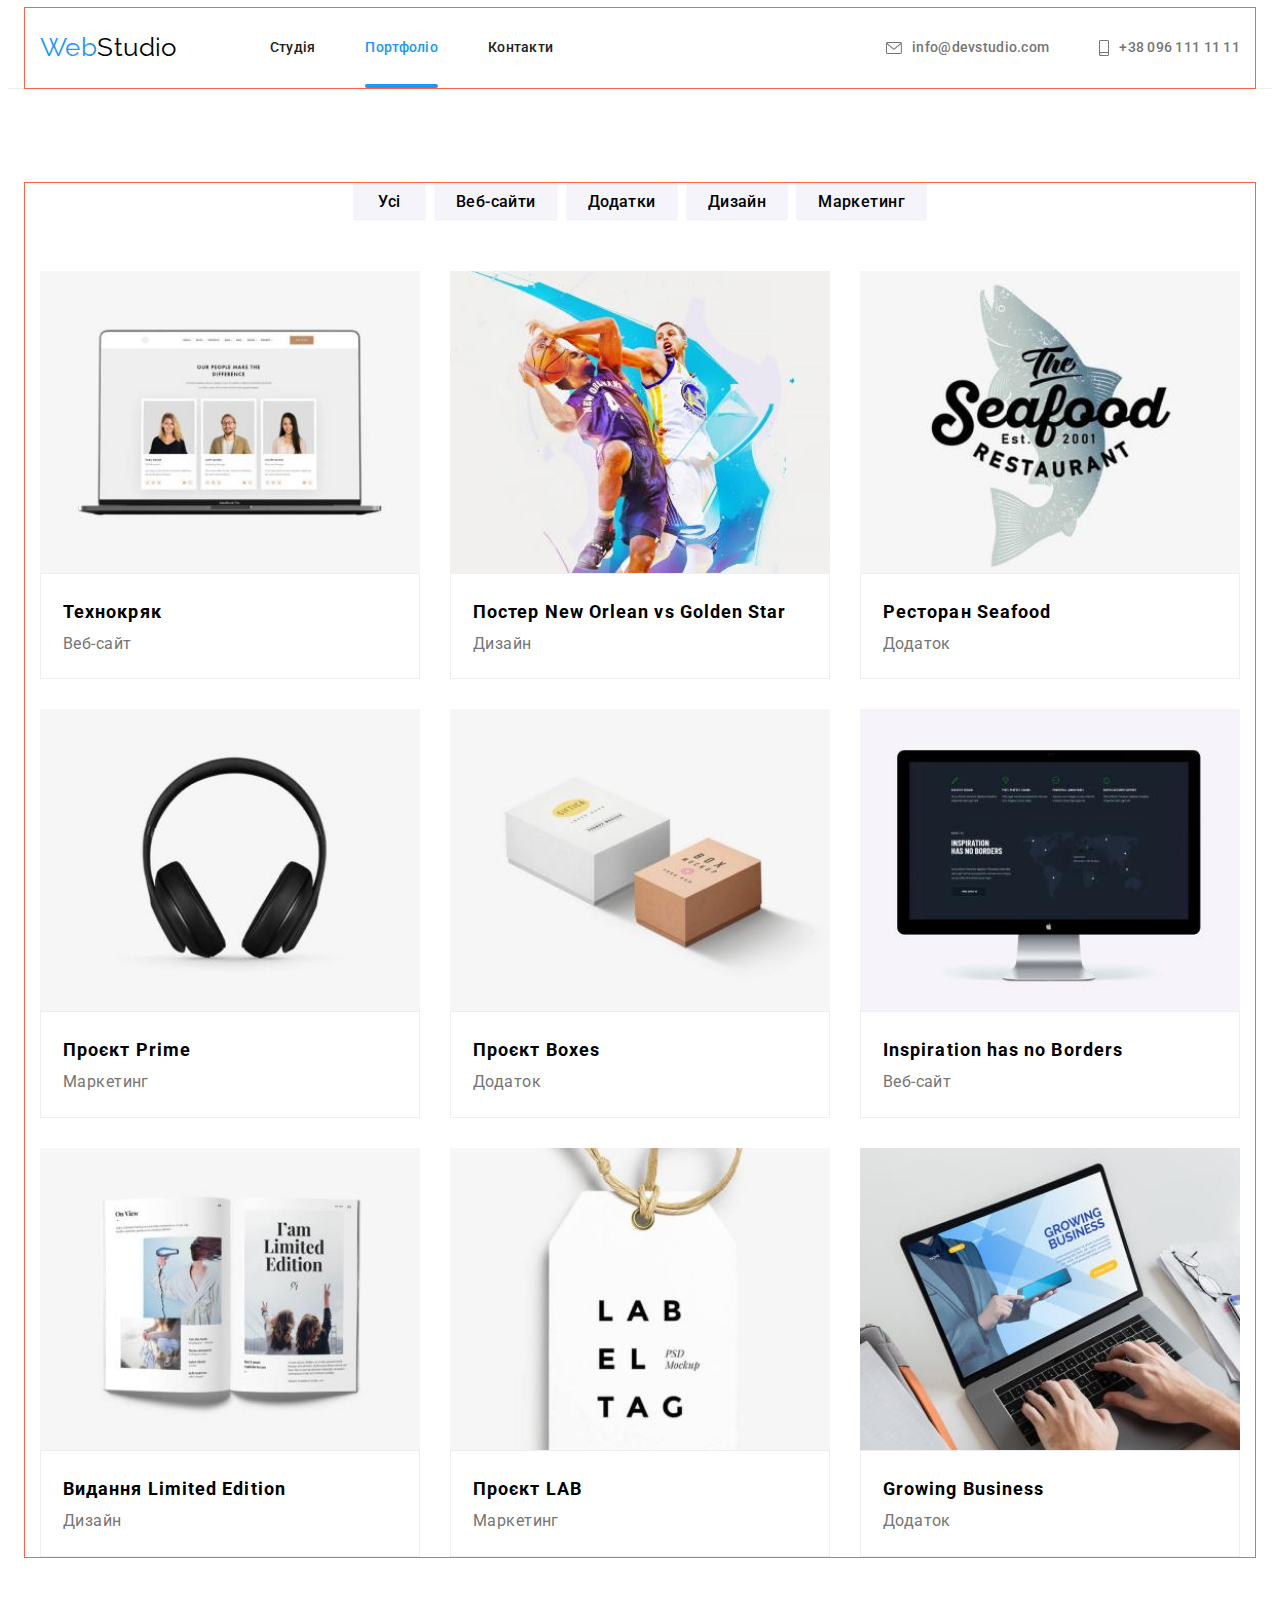
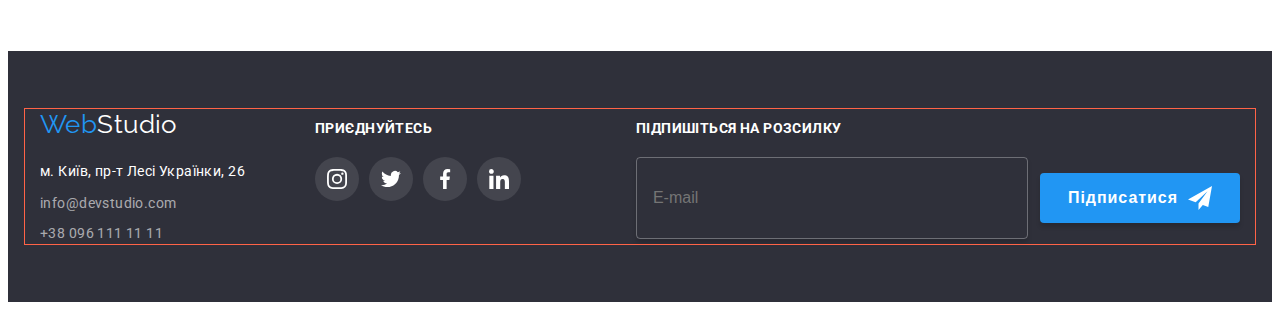
==== commit 646e12a1: "Adaptive layout complete" ====
--- a/portfolio.html
+++ b/portfolio.html
@@ -21,6 +21,14 @@
             <a href="/" lang="en" class="logo header__logo">
                     <span lang="en"><span class="logo--accent">Web</span>Studio</span>
             </a>
+            <button type="button" class="menu-btn" data-menu-button>
+                <svg width="40" height="40" aria-label="Перемикач мобільного меню">
+                    <use class="icon-menu" href="./images/icons.svg#icon-menu"></use>
+                    <use class="icon-menu-close" href="./images/icons.svg#icon-menu-close"></use>
+                </svg>
+            </button>
+
+            <div class="menu-container" data-menu>
             <nav>
                 <ul class="site-nav">
                     <li class="site-nav__item"><a href="./index.html" class="site-nav__link ">Студія</a></li>
@@ -39,6 +47,7 @@
                         <use href="./images/icons.svg#icon-smartphone"></use>
                     </svg>+38 096 111 11 11</a></li>
             </ul>
+        </div>
        </div>
     </header>
 
@@ -57,7 +66,12 @@
                 <li class="projects__card">
                     <a href="" class="projects__link">
                         <div class="projects__thumb">
-                            <img src="./images/img1.jpg" alt="Мокап веб-сайта на десктопі" width="370">
+                            <picture>
+                                <source media="(max-width: 767px)" srcset="./images/img1-mobile.jpg 1x, ./images/img1-mobile@2x.jpg 2x">
+                                <source media="(max-width: 1199px)" srcset="./images/img1-tablet.jpg 1x, ./images/img1-tablet@2x.jpg 2x">
+                                <source srcset="./images/img1.jpg 1x, ./images/img1@2x.jpg 2x">
+                                <img src="#" alt="Мокап веб-сайта на десктопі" width="100%">
+                            </picture>
                             <p class="projects__overlay">Ресурс пропонує комплексні пропозиції з різним рівнем функціоналу та сервісів. Все це дозволить відвідувачу отримати
                             вичерпні відомості про компанію чи приватну особу.</p>
                         </div>
@@ -70,7 +84,12 @@
                 <li class="projects__card">
                     <a href="" class="projects__link">
                         <div class="projects__thumb">
-                            <img src="./images/img2.jpg" alt="Постер з баскетболістами" width="370">
+                            <picture>
+                                <source media="(max-width: 767px)" srcset="./images/img2-mobile.jpg 1x, ./images/img2-mobile@2x.jpg 2x">
+                                <source media="(max-width: 1199px)" srcset="./images/img2-tablet.jpg 1x, ./images/img2-tablet@2x.jpg 2x">
+                                <source srcset="./images/img2.jpg 1x, ./images/img2@2x.jpg 2x">
+                                <img src="#" alt="Постер з баскетболістами" width="100%">
+                            </picture>
                             <p class="projects__overlay">Ресурс пропонує комплексні пропозиції з різним рівнем функціоналу та сервісів. Все це дозволить відвідувачу отримати
                             вичерпні відомості про компанію чи приватну особу.</p>
                         </div>
@@ -83,7 +102,12 @@
                 <li class="projects__card">
                     <a href="" class="projects__link">
                         <div class="projects__thumb">
-                            <img src="./images/img3.jpg" alt="Лого ресторану" width="370">
+                            <picture>
+                                <source media="(max-width: 767px)" srcset="./images/img3-mobile.jpg 1x, ./images/img3-mobile@2x.jpg 2x">
+                                <source media="(max-width: 1199px)" srcset="./images/img3-tablet.jpg 1x, ./images/img3-tablet@2x.jpg 2x">
+                                <source srcset="./images/img3.jpg 1x, ./images/img3@2x.jpg 2x">
+                                <img src="#" alt="Лого ресторану" width="100%">
+                            </picture>
                             <p class="projects__overlay">Ресурс пропонує комплексні пропозиції з різним рівнем функціоналу та сервісів. Все це дозволить відвідувачу отримати
                                 вичерпні відомості про компанію чи приватну особу.</p>
                         </div>
@@ -96,7 +120,12 @@
                 <li class="projects__card">
                     <a href="" class="projects__link">
                         <div class="projects__thumb">
-                            <img src="./images/img4.jpg" alt="Навушники" width="370">
+                            <picture>
+                                <source media="(max-width: 767px)" srcset="./images/img4-mobile.jpg 1x, ./images/img4-mobile@2x.jpg 2x">
+                                <source media="(max-width: 1199px)" srcset="./images/img4-tablet.jpg 1x, ./images/img4-tablet@2x.jpg 2x">
+                                <source srcset="./images/img4.jpg 1x, ./images/img4@2x.jpg 2x">
+                                <img src="#" alt="Навушники" width="100%">
+                            </picture>
                             <p class="projects__overlay">Ресурс пропонує комплексні пропозиції з різним рівнем функціоналу та сервісів. Все це дозволить відвідувачу отримати
                                 вичерпні відомості про компанію чи приватну особу.</p>
                         </div>
@@ -109,7 +138,12 @@
                 <li class="projects__card">
                     <a href="" class="projects__link">
                         <div class="projects__thumb">
-                            <img src="./images/img5.jpg" alt="Коробки" width="370">
+                            <picture>
+                                <source media="(max-width: 767px)" srcset="./images/img5-mobile.jpg 1x, ./images/img5-mobile@2x.jpg 2x">
+                                <source media="(max-width: 1199px)" srcset="./images/img5-tablet.jpg 1x, ./images/img5-tablet@2x.jpg 2x">
+                                <source srcset="./images/img5.jpg 1x, ./images/img5@2x.jpg 2x">
+                                <img src="#" alt="Коробки" width="100%">
+                            </picture>
                             <p class="projects__overlay">Ресурс пропонує комплексні пропозиції з різним рівнем функціоналу та сервісів. Все це дозволить відвідувачу отримати
                                 вичерпні відомості про компанію чи приватну особу.</p>
                         </div>
@@ -122,7 +156,12 @@
                 <li class="projects__card">
                     <a href="" class="projects__link">
                         <div class="projects__thumb">
-                            <img src="./images/img6.jpg" alt="Веб-сайт на десктопі" width="370">
+                            <picture>
+                                <source media="(max-width: 767px)" srcset="./images/img6-mobile.jpg 1x, ./images/img6-mobile@2x.jpg 2x">
+                                <source media="(max-width: 1199px)" srcset="./images/img6-tablet.jpg 1x, ./images/img6-tablet@2x.jpg 2x">
+                                <source srcset="./images/img6.jpg 1x, ./images/img6@2x.jpg 2x">
+                                <img src="#" alt="Веб-сайт на десктопі" width="100%">
+                            </picture>
                             <p class="projects__overlay">Ресурс пропонує комплексні пропозиції з різним рівнем функціоналу та сервісів. Все це дозволить відвідувачу отримати
                                 вичерпні відомості про компанію чи приватну особу.</p>
                         </div>
@@ -135,7 +174,12 @@
                 <li class="projects__card">
                     <a href="" class="projects__link">
                         <div class="projects__thumb">
-                            <img src="./images/img7.jpg" alt="Відкритий журнал" width="370">
+                            <picture>
+                                <source media="(max-width: 767px)" srcset="./images/img7-mobile.jpg 1x, ./images/img7-mobile@2x.jpg 2x">
+                                <source media="(max-width: 1199px)" srcset="./images/img7-tablet.jpg 1x, ./images/img7-tablet@2x.jpg 2x">
+                                <source srcset="./images/img7.jpg 1x, ./images/img7@2x.jpg 2x">
+                                <img src="#" alt="Відкритий журнал" width="100%">
+                            </picture>
                             <p class="projects__overlay">Ресурс пропонує комплексні пропозиції з різним рівнем функціоналу та сервісів. Все це дозволить відвідувачу отримати
                                 вичерпні відомості про компанію чи приватну особу.</p>
                         </div>
@@ -148,7 +192,12 @@
                 <li class="projects__card">
                     <a href="" class="projects__link">
                         <div class="projects__thumb">
-                            <img src="./images/img8.jpg" alt="Бірка" width="370">
+                            <picture>
+                                <source media="(max-width: 767px)" srcset="./images/img8-mobile.jpg 1x, ./images/img8-mobile@2x.jpg 2x">
+                                <source media="(max-width: 1199px)" srcset="./images/img8-tablet.jpg 1x, ./images/img8-tablet@2x.jpg 2x">
+                                <source srcset="./images/img8.jpg 1x, ./images/img8@2x.jpg 2x">
+                                <img src="#" alt="Бірка" width="100%">
+                            </picture>
                             <p class="projects__overlay">Ресурс пропонує комплексні пропозиції з різним рівнем функціоналу та сервісів. Все це дозволить відвідувачу отримати
                                 вичерпні відомості про компанію чи приватну особу.</p>
                         </div>
@@ -161,7 +210,12 @@
                 <li class="projects__card">
                     <a href="" class="projects__link">
                         <div class="projects__thumb">
-                            <img src="./images/img9.jpg" alt="Веб-додаток на десктопі" width="370">
+                            <picture>
+                                <source media="(max-width: 767px)" srcset="./images/img9-mobile.jpg 1x, ./images/img9-mobile@2x.jpg 2x">
+                                <source media="(max-width: 1199px)" srcset="./images/img9-tablet.jpg 1x, ./images/img9-tablet@2x.jpg 2x">
+                                <source srcset="./images/img9.jpg 1x, ./images/img9@2x.jpg 2x">
+                                <img src="#" alt="Веб-додаток на десктопі" width="100%">
+                            </picture>
                             <p class="projects__overlay">Ресурс пропонує комплексні пропозиції з різним рівнем функціоналу та сервісів. Все це дозволить відвідувачу отримати
                                 вичерпні відомості про компанію чи приватну особу.</p>
                         </div>
@@ -229,5 +283,8 @@
         </form>
       </div>
     </footer>
+
+    <!-- Mobile menu JS script -->
+    <script src="./js/menu.js"></script>
 </body>
 </html>--- a/css/main.min.css
+++ b/css/main.min.css
@@ -1 +1 @@
-.visually-hidden{position:absolute;white-space:nowrap;width:1px;height:1px;overflow:hidden;border:0;padding:0;clip:rect(0 0 0 0);-webkit-clip-path:inset(50%);clip-path:inset(50%);margin:-1px}.contacts-footer,.projects__list,.clients__list,.team__list,.work__list,.features__list,.contacts,.site-nav,.social,.filters{list-style:none}body{background-color:var(--primary-bg-color);color:var(--primary-text-color);font-family:Roboto,sans-serif;font-size:14px;letter-spacing:.03em}h1,h2,h3,h4,h5,h6{margin:0}ul{margin:0;padding:0}p{margin:0}img{display:block;max-width:100%;height:auto}.container{width:1200px;padding:0 15px;margin:0 auto}.section{padding:94px 0}.section-title{margin-bottom:50px;font-size:36px;font-weight:700;line-height:1.16;text-align:center}.subtitle{margin-bottom:10px;font-weight:700;line-height:1.14;text-transform:uppercase}.subtitle--white{margin-bottom:20px;color:#fff}.backdrop{position:fixed;top:0;left:0;width:100%;height:100%;background-color:rgba(0,0,0,.2);opacity:1;-webkit-transition:opacity 250ms cubic-bezier(0.4, 0, 0.2, 1) visibility 250ms cubic-bezier(0.4, 0, 0.2, 1);transition:opacity 250ms cubic-bezier(0.4, 0, 0.2, 1) visibility 250ms cubic-bezier(0.4, 0, 0.2, 1)}.backdrop.is-hidden{visibility:hidden;opacity:0;pointer-events:none}.modal{position:absolute;top:50%;left:50%;padding:40px;width:528px;height:581px;border-radius:4px;background-color:#fff;-webkit-box-shadow:0px 2px 1px 0px rgba(0,0,0,.2),0px 1px 1px 0px rgba(0,0,0,.14),0px 1px 3px 0px rgba(0,0,0,.12);box-shadow:0px 2px 1px 0px rgba(0,0,0,.2),0px 1px 1px 0px rgba(0,0,0,.14),0px 1px 3px 0px rgba(0,0,0,.12);-webkit-transform:translate(-50%, -50%) scale(1);transform:translate(-50%, -50%) scale(1);-webkit-transition:-webkit-transform 250ms cubic-bezier(0.4, 0, 0.2, 1);transition:-webkit-transform 250ms cubic-bezier(0.4, 0, 0.2, 1);transition:transform 250ms cubic-bezier(0.4, 0, 0.2, 1);transition:transform 250ms cubic-bezier(0.4, 0, 0.2, 1), -webkit-transform 250ms cubic-bezier(0.4, 0, 0.2, 1)}.backdrop.is-hidden .modal{-webkit-transform:translate(-50%, -50%) scale(0.2);transform:translate(-50%, -50%) scale(0.2)}.modal__close{position:absolute;top:8px;right:8px;display:-webkit-box;display:-ms-flexbox;display:flex;-webkit-box-align:center;-ms-flex-align:center;align-items:center;-webkit-box-pack:center;-ms-flex-pack:center;justify-content:center;width:30px;height:30px;border-radius:50%;border:1px solid rgba(0,0,0,.1);background-color:#fff;color:#000;cursor:pointer;-webkit-transition:color 250ms cubic-bezier(0.4, 0, 0.2, 1);transition:color 250ms cubic-bezier(0.4, 0, 0.2, 1)}.modal__close:hover,.modal__close:focus{color:#2196f3}.modal__close-icon{fill:currentColor}.form-modal{display:-webkit-box;display:-ms-flexbox;display:flex;-webkit-box-orient:vertical;-webkit-box-direction:normal;-ms-flex-direction:column;flex-direction:column}.form-modal__title{margin-bottom:12px;font-size:20px;font-weight:700;text-align:center}.form-modal__label{margin-bottom:10px;color:#757575;font-size:12px;letter-spacing:.0075em;cursor:pointer}.form-modal__field{position:relative;margin-top:4px}.form-modal__input{padding:11px 42px;width:100%;height:40px;border:1px solid rgba(33,33,33,.2);border-radius:4px;outline:none;-webkit-transition:border 250ms cubic-bezier(0.4, 0, 0.2, 1);transition:border 250ms cubic-bezier(0.4, 0, 0.2, 1)}.form-modal__input:focus{border:1px solid #2196f3}.form-modal__icon{position:absolute;top:50%;left:12px;-webkit-transform:translateY(-50%);transform:translateY(-50%);fill:#212121;-webkit-transition:fill 250ms cubic-bezier(0.4, 0, 0.2, 1);transition:fill 250ms cubic-bezier(0.4, 0, 0.2, 1)}.form-modal__input:focus+.form-modal__icon{fill:#2196f3}.form-modal__textarea{margin-top:4px;resize:none;padding:12px 16px;width:100%;height:120px;border:1px solid rgba(33,33,33,.2);border-radius:4px;outline:none;-webkit-transition:border 250ms cubic-bezier(0.4, 0, 0.2, 1);transition:border 250ms cubic-bezier(0.4, 0, 0.2, 1)}.form-modal__textarea::-webkit-input-placeholder{color:rgba(117,117,117,.5);font-size:12px;letter-spacing:.0075em}.form-modal__textarea::-moz-placeholder{color:rgba(117,117,117,.5);font-size:12px;letter-spacing:.0075em}.form-modal__textarea:-ms-input-placeholder{color:rgba(117,117,117,.5);font-size:12px;letter-spacing:.0075em}.form-modal__textarea::-ms-input-placeholder{color:rgba(117,117,117,.5);font-size:12px;letter-spacing:.0075em}.form-modal__textarea::placeholder{color:rgba(117,117,117,.5);font-size:12px;letter-spacing:.0075em}.form-modal__textarea:focus{border:1px solid #2196f3}.policies{position:relative;margin-top:10px;margin-bottom:30px}.policies__label{width:100%;padding-left:36px;color:#757575;line-height:1.5;cursor:pointer}.policies__link{color:#2196f3}.policies__icon{position:absolute;top:50%;left:12px;-webkit-transform:translateY(-55%);transform:translateY(-55%);width:16px;height:15px;background-image:url(../images/unchecked.svg);pointer-events:none;-webkit-transition:background-image 250ms cubic-bezier(0.4, 0, 0.2, 1);transition:background-image 250ms cubic-bezier(0.4, 0, 0.2, 1)}.policies__checkbox:checked+.policies__icon{background-image:url(../images/checked.svg)}.form-modal__button{-ms-flex-item-align:center;align-self:center;padding:10px 52px;width:200px;height:50px;border-radius:4px;border:none;background-color:#2196f3;color:#fff;font-size:16px;font-weight:700;line-height:1.9;letter-spacing:.06em;-webkit-box-shadow:0px 4px 4px 0px rgba(0,0,0,.15);box-shadow:0px 4px 4px 0px rgba(0,0,0,.15);cursor:pointer;-webkit-transition:background-color 250ms cubic-bezier(0.4, 0, 0.2, 1);transition:background-color 250ms cubic-bezier(0.4, 0, 0.2, 1)}.form-modal__button:hover,.form-modal__button:focus{background-color:#188ce8}.logo{color:#000;font-family:Raleway,sans-serif;font-size:26px;line-height:1.2;text-decoration:none}.logo--accent{color:#2196f3}.filters{display:-webkit-box;display:-ms-flexbox;display:flex;-webkit-box-pack:center;-ms-flex-pack:center;justify-content:center;margin-bottom:50px}.filters__item:not(:last-child){margin-right:8px}.filters__btn{display:block;min-width:73px;padding:6px 22px;border:none;border-radius:4px;background-color:#f5f4fa;color:inherit;font-family:inherit;font-size:16px;font-weight:500;line-height:1.6;letter-spacing:inherit;cursor:pointer;-webkit-transition:background-color 250ms cubic-bezier(0.4, 0, 0.2, 1),color 250ms cubic-bezier(0.4, 0, 0.2, 1),-webkit-box-shadow 250ms cubic-bezier(0.4, 0, 0.2, 1);transition:background-color 250ms cubic-bezier(0.4, 0, 0.2, 1),color 250ms cubic-bezier(0.4, 0, 0.2, 1),-webkit-box-shadow 250ms cubic-bezier(0.4, 0, 0.2, 1);transition:background-color 250ms cubic-bezier(0.4, 0, 0.2, 1),color 250ms cubic-bezier(0.4, 0, 0.2, 1),box-shadow 250ms cubic-bezier(0.4, 0, 0.2, 1);transition:background-color 250ms cubic-bezier(0.4, 0, 0.2, 1),color 250ms cubic-bezier(0.4, 0, 0.2, 1),box-shadow 250ms cubic-bezier(0.4, 0, 0.2, 1),-webkit-box-shadow 250ms cubic-bezier(0.4, 0, 0.2, 1)}.filters__btn:hover,.filters__btn:focus{background-color:#2196f3;color:#fff;-webkit-box-shadow:0px 2px 2px 0px rgba(0,0,0,.12),0px 1px 2px 0px rgba(0,0,0,.08),0px 3px 1px 0px rgba(0,0,0,.1);box-shadow:0px 2px 2px 0px rgba(0,0,0,.12),0px 1px 2px 0px rgba(0,0,0,.08),0px 3px 1px 0px rgba(0,0,0,.1)}.social{display:-webkit-box;display:-ms-flexbox;display:flex;-webkit-box-align:center;-ms-flex-align:center;align-items:center}.social--centered{-webkit-box-pack:center;-ms-flex-pack:center;justify-content:center}.social__item{width:44px;height:44px}.social__item:not(:last-child){margin-right:10px}.social__link{display:-webkit-box;display:-ms-flexbox;display:flex;-webkit-box-align:center;-ms-flex-align:center;align-items:center;-webkit-box-pack:center;-ms-flex-pack:center;justify-content:center;width:100%;height:100%;border-radius:50%;color:#afb1b8;-webkit-transition:background-color 250ms cubic-bezier(0.4, 0, 0.2, 1),color 250ms cubic-bezier(0.4, 0, 0.2, 1);transition:background-color 250ms cubic-bezier(0.4, 0, 0.2, 1),color 250ms cubic-bezier(0.4, 0, 0.2, 1)}.social__link:hover,.social__link:focus{background-color:#2196f3;color:#fff}.social__link--inverse{background-color:rgba(255,255,255,.1);color:#fff;-webkit-transition:background-color 250ms cubic-bezier(0.4, 0, 0.2, 1);transition:background-color 250ms cubic-bezier(0.4, 0, 0.2, 1)}.social__icon{fill:currentColor}.header{border-bottom:1px solid #ececec}.header__logo{margin-right:93px}.main-nav{display:-webkit-box;display:-ms-flexbox;display:flex;-webkit-box-align:center;-ms-flex-align:center;align-items:center}.site-nav{display:-webkit-box;display:-ms-flexbox;display:flex}.site-nav__item:not(:last-child){margin-right:50px}.site-nav__link{position:relative;display:block;padding-top:32px;padding-bottom:32px;color:#212121;font-weight:500;line-height:1.14;letter-spacing:.02em;text-decoration:none;-webkit-transition:color 250ms cubic-bezier(0.4, 0, 0.2, 1);transition:color 250ms cubic-bezier(0.4, 0, 0.2, 1)}.site-nav__link.current{color:#2196f3}.site-nav__link.current::after{position:absolute;bottom:0;left:0;width:100%;height:4px;border-radius:2px;content:"";background-color:#2196f3}.site-nav__link:hover,.site-nav__link:focus{color:#2196f3}.contacts{display:-webkit-box;display:-ms-flexbox;display:flex;margin-left:auto}.contacts__item:not(:last-child){margin-right:50px}.contacts__link{display:-webkit-box;display:-ms-flexbox;display:flex;-webkit-box-align:center;-ms-flex-align:center;align-items:center;-webkit-box-pack:center;-ms-flex-pack:center;justify-content:center;padding-top:32px;padding-bottom:32px;color:#757575;font-weight:500;line-height:1.14;letter-spacing:.02em;text-decoration:none;-webkit-transition:color 250ms cubic-bezier(0.4, 0, 0.2, 1);transition:color 250ms cubic-bezier(0.4, 0, 0.2, 1)}.contacts__link:hover,.contacts__link:focus{color:#2196f3}.contacts__icon{margin-right:10px;fill:currentColor}.hero{margin:0 auto;padding-top:200px;padding-bottom:200px;max-width:1600px;background-color:#2f303a;background-image:-webkit-gradient(linear, left top, left bottom, from(rgba(47, 48, 58, 0.4)), to(rgba(47, 48, 58, 0.4))),url("../images/bg-img.jpg");background-image:linear-gradient(rgba(47, 48, 58, 0.4), rgba(47, 48, 58, 0.4)),url("../images/bg-img.jpg");background-repeat:no-repeat;background-position:center;text-align:center}.hero__title{margin-bottom:30px;color:#fff;font-size:44px;font-weight:900;line-height:1.4;letter-spacing:.06;text-transform:uppercase}.hero__btn{display:inline-block;min-width:216px;padding:10px 32px;border:none;border-radius:4px;background-color:#2196f3;color:#fff;font-size:16px;font-weight:700;line-height:1.9;letter-spacing:.06em;cursor:pointer;-webkit-transition:background-color 250ms cubic-bezier(0.4, 0, 0.2, 1);transition:background-color 250ms cubic-bezier(0.4, 0, 0.2, 1)}.hero__btn:hover,.hero__btn:focus{background-color:#188ce8}.features{padding-bottom:0}.features__list{display:-webkit-box;display:-ms-flexbox;display:flex}.features__item:not(:last-child){margin-right:30px}.features__box{display:-webkit-inline-box;display:-ms-inline-flexbox;display:inline-flex;-webkit-box-align:center;-ms-flex-align:center;align-items:center;-webkit-box-pack:center;-ms-flex-pack:center;justify-content:center;margin-bottom:30px;width:270px;height:120px;border-radius:4px;background-color:#f5f4fa}.features__description{color:#757575;line-height:1.7}.work__list{display:-webkit-box;display:-ms-flexbox;display:flex}.work__item{position:relative}.work__item:not(:last-child){margin-right:30px}.work__name{position:absolute;bottom:0;left:0;width:100%;padding-top:27px;padding-bottom:27px;background-color:rgba(47,48,58,.8);color:#fff;font-weight:700;text-transform:uppercase;text-align:center}.team{background-color:#f5f4fa}.team__list{display:-webkit-box;display:-ms-flexbox;display:flex}.team__item:not(:last-child){margin-right:30px}.team__card{width:270px;border-radius:0 0 4px 4px;background-color:#fff;-webkit-box-shadow:0px 1px 3px rgba(0,0,0,.12),0px 1px 1px rgba(0,0,0,.14),0px 2px 1px rgba(0,0,0,.2);box-shadow:0px 1px 3px rgba(0,0,0,.12),0px 1px 1px rgba(0,0,0,.14),0px 2px 1px rgba(0,0,0,.2)}.team__text{padding-top:30px;padding-bottom:30px;text-align:center}.team__name{margin-bottom:10px;font-size:16px;font-weight:500;line-height:1.18}.team__position{margin-bottom:16px;color:#757575;font-size:16px;line-height:1.18}.clients__list{display:-webkit-box;display:-ms-flexbox;display:flex;-webkit-box-pack:justify;-ms-flex-pack:justify;justify-content:space-between}.clients__item{width:170px;height:92px}.clients__link{display:-webkit-box;display:-ms-flexbox;display:flex;-webkit-box-align:center;-ms-flex-align:center;align-items:center;-webkit-box-pack:center;-ms-flex-pack:center;justify-content:center;width:100%;height:100%;border:1px solid #afb1b8;border-radius:4px;color:#afb1b8;-webkit-transition:color 250ms cubic-bezier(0.4, 0, 0.2, 1),border-color 250ms cubic-bezier(0.4, 0, 0.2, 1);transition:color 250ms cubic-bezier(0.4, 0, 0.2, 1),border-color 250ms cubic-bezier(0.4, 0, 0.2, 1)}.clients__link:hover,.clients__link:focus{color:#2196f3;border-color:#2196f3}.clients__icon{fill:currentColor}.projects__list{display:-webkit-box;display:-ms-flexbox;display:flex;-ms-flex-wrap:wrap;flex-wrap:wrap;margin-left:-30px;margin-top:-30px}.projects__card{-ms-flex-preferred-size:calc(33.3333333333% - 30px);flex-basis:calc(33.3333333333% - 30px);margin-left:30px;margin-top:30px;border-bottom:1px solid #eee;-webkit-transition:-webkit-box-shadow 240ms cubic-bezier(0.4, 0, 0.2, 1);transition:-webkit-box-shadow 240ms cubic-bezier(0.4, 0, 0.2, 1);transition:box-shadow 240ms cubic-bezier(0.4, 0, 0.2, 1);transition:box-shadow 240ms cubic-bezier(0.4, 0, 0.2, 1), -webkit-box-shadow 240ms cubic-bezier(0.4, 0, 0.2, 1)}.projects__card:hover,.projects__card:focus{-webkit-box-shadow:1px 4px 6px 0px rgba(0,0,0,.16),0px 4px 4px 0px rgba(0,0,0,.06),0px 1px 1px 0px rgba(0,0,0,.12);box-shadow:1px 4px 6px 0px rgba(0,0,0,.16),0px 4px 4px 0px rgba(0,0,0,.06),0px 1px 1px 0px rgba(0,0,0,.12)}.projects__link{color:inherit;text-decoration:none}.projects__thumb{position:relative;overflow:hidden}.projects__overlay{position:absolute;top:0;left:0;padding:63px 24px;width:100%;height:100%;background-color:rgba(33,150,243,.9);color:#fff;font-size:18px;line-height:1.5;opacity:0;-webkit-transform:translateY(100%);transform:translateY(100%);-webkit-transition:-webkit-transform 250ms cubic-bezier(0.4, 0, 0.2, 1);transition:-webkit-transform 250ms cubic-bezier(0.4, 0, 0.2, 1);transition:transform 250ms cubic-bezier(0.4, 0, 0.2, 1);transition:transform 250ms cubic-bezier(0.4, 0, 0.2, 1), -webkit-transform 250ms cubic-bezier(0.4, 0, 0.2, 1)}.projects__card:hover .projects__overlay,.projects__card:focus .projects__overlay{opacity:1;-webkit-transform:translateY(0);transform:translateY(0)}.projects__text{padding:20px 22px}.projects__name{font-size:18px;font-weight:700;line-height:2;letter-spacing:.06em}.projects__type{color:#757575;font-size:16px;line-height:1.8}.footer{padding:58px 0;background-color:#2f303a}.footer .container{display:-webkit-box;display:-ms-flexbox;display:flex;-webkit-box-align:baseline;-ms-flex-align:baseline;align-items:baseline}.footer__main{margin-right:70px}.footer__logo{display:inline-block;margin-bottom:20px;color:#fff}.address{color:#fff;line-height:1.7;font-style:normal}.contacts-footer{margin-top:9px}.contacts-footer__item:not(:last-child){margin-bottom:9px}.contacts-footer__link{display:inline-block;color:rgba(255,255,255,.6);font-weight:400;line-height:1.5;text-decoration:none}.footer__form{margin-left:auto}.form-footer__field{display:-webkit-box;display:-ms-flexbox;display:flex;-webkit-box-align:center;-ms-flex-align:center;align-items:center}.form-footer__input{width:358px;height:50px;padding:15px 16px;border:1px solid rgba(255,255,255,.3);border-radius:4px;outline:none;background-color:rgba(0,0,0,0);color:#fff;font-size:16px;line-height:1.25;-webkit-box-shadow:0px 4px 4px 0px rgba(0,0,0,.15);box-shadow:0px 4px 4px 0px rgba(0,0,0,.15);-webkit-transition:border-color 250ms cubic-bezier(0.4, 0, 0.2, 1);transition:border-color 250ms cubic-bezier(0.4, 0, 0.2, 1)}.form-footer__input:focus{border-color:#2196f3}.form-footer__button{display:-webkit-box;display:-ms-flexbox;display:flex;-webkit-box-align:center;-ms-flex-align:center;align-items:center;margin-left:12px;padding:10px 28px;border:none;border-radius:4px;background-color:#2196f3;color:#fff;font-size:16px;font-weight:700;line-height:1.9;letter-spacing:.06em;cursor:pointer;-webkit-box-shadow:0px 4px 4px 0px rgba(0,0,0,.15);box-shadow:0px 4px 4px 0px rgba(0,0,0,.15);-webkit-transition:background-color 250ms cubic-bezier(0.4, 0, 0.2, 1);transition:background-color 250ms cubic-bezier(0.4, 0, 0.2, 1)}.form-footer__button:hover,.form-footer__button:focus{background-color:#188ce8}.form-footer__icon{margin-left:10px;fill:currentColor}/*# sourceMappingURL=main.min.css.map */+.visually-hidden{position:absolute;white-space:nowrap;width:1px;height:1px;overflow:hidden;border:0;padding:0;clip:rect(0 0 0 0);-webkit-clip-path:inset(50%);clip-path:inset(50%);margin:-1px}.contacts-footer,.projects__list,.clients__list,.team__list,.work__list,.features__list,.contacts,.site-nav,.social,.filters{list-style:none}body{background-color:var(--primary-bg-color);color:var(--primary-text-color);font-family:Roboto,sans-serif;font-size:14px;letter-spacing:.03em}h1,h2,h3,h4,h5,h6{margin:0}ul{margin:0;padding:0}p{margin:0}img{display:block;max-width:100%;height:auto}.container{outline:1px solid tomato;width:480px;padding:0 15px;margin:0 auto}@media screen and (min-width: 768px){.container{width:768px}}@media screen and (min-width: 1200px){.container{width:1200px}}.menu-btn{display:-webkit-inline-box;display:-ms-inline-flexbox;display:inline-flex;-webkit-box-align:center;-ms-flex-align:center;align-items:center;-webkit-box-pack:center;-ms-flex-pack:center;justify-content:center;margin-left:auto;padding:10px 0;border:none;background-color:rgba(0,0,0,0);-webkit-transition:fill 250ms cubic-bezier(0.4, 0, 0.2, 1);transition:fill 250ms cubic-bezier(0.4, 0, 0.2, 1)}.menu-btn:hover,.menu-btn:focus{fill:#2196f3}@media screen and (min-width: 768px){.menu-btn{display:none}}.menu-btn .icon-menu-close{display:none}.menu-btn.is-open .icon-menu-close{display:block}.menu-btn.is-open .icon-menu{display:none}.section{padding-top:60px;padding-bottom:60px}@media screen and (min-width: 1200px){.section{padding-top:94px;padding-bottom:94px}}.section-title{margin-bottom:30px;font-size:28px;font-weight:700;line-height:1.16;text-align:center}@media screen and (min-width: 1200px){.section-title{margin-bottom:50px;font-size:36px}}.subtitle{margin-bottom:10px;font-size:inherit;font-weight:700;line-height:1.14;text-transform:uppercase}.subtitle--white{margin-bottom:20px;color:#fff}.backdrop{position:fixed;top:0;left:0;width:100%;height:100%;background-color:rgba(0,0,0,.2);opacity:1;overflow-y:scroll;-webkit-transition:opacity 250ms cubic-bezier(0.4, 0, 0.2, 1) visibility 250ms cubic-bezier(0.4, 0, 0.2, 1);transition:opacity 250ms cubic-bezier(0.4, 0, 0.2, 1) visibility 250ms cubic-bezier(0.4, 0, 0.2, 1)}.backdrop.is-hidden{visibility:hidden;opacity:0;pointer-events:none}.modal{position:absolute;top:50%;left:50%;padding:40px;width:450px;height:609px;border-radius:4px;background-color:#fff;-webkit-box-shadow:0px 2px 1px 0px rgba(0,0,0,.2),0px 1px 1px 0px rgba(0,0,0,.14),0px 1px 3px 0px rgba(0,0,0,.12);box-shadow:0px 2px 1px 0px rgba(0,0,0,.2),0px 1px 1px 0px rgba(0,0,0,.14),0px 1px 3px 0px rgba(0,0,0,.12);-webkit-transform:translate(-50%, -50%) scale(1);transform:translate(-50%, -50%) scale(1);-webkit-transition:-webkit-transform 250ms cubic-bezier(0.4, 0, 0.2, 1);transition:-webkit-transform 250ms cubic-bezier(0.4, 0, 0.2, 1);transition:transform 250ms cubic-bezier(0.4, 0, 0.2, 1);transition:transform 250ms cubic-bezier(0.4, 0, 0.2, 1), -webkit-transform 250ms cubic-bezier(0.4, 0, 0.2, 1)}.backdrop.is-hidden .modal{-webkit-transform:translate(-50%, -50%) scale(0.2);transform:translate(-50%, -50%) scale(0.2)}@media screen and (min-width: 1200px){.modal{width:528px;height:581px}}.modal__close{position:absolute;top:8px;right:8px;display:-webkit-box;display:-ms-flexbox;display:flex;-webkit-box-align:center;-ms-flex-align:center;align-items:center;-webkit-box-pack:center;-ms-flex-pack:center;justify-content:center;width:30px;height:30px;border-radius:50%;border:1px solid rgba(0,0,0,.1);background-color:#fff;color:#000;cursor:pointer;-webkit-transition:color 250ms cubic-bezier(0.4, 0, 0.2, 1);transition:color 250ms cubic-bezier(0.4, 0, 0.2, 1)}.modal__close:hover,.modal__close:focus{color:#2196f3}.modal__close-icon{fill:currentColor}.form-modal{display:-webkit-box;display:-ms-flexbox;display:flex;-webkit-box-orient:vertical;-webkit-box-direction:normal;-ms-flex-direction:column;flex-direction:column}.form-modal__title{margin-bottom:12px;font-size:20px;font-weight:700;text-align:center}@media screen and (max-width: 1199px){.form-modal__title{line-height:1.87}}.form-modal__label{margin-bottom:10px;color:#757575;font-size:12px;letter-spacing:.0075em;cursor:pointer}.form-modal__field{position:relative;margin-top:4px}.form-modal__input{padding:11px 42px;width:100%;height:40px;border:1px solid rgba(33,33,33,.2);border-radius:4px;outline:none;-webkit-transition:border 250ms cubic-bezier(0.4, 0, 0.2, 1);transition:border 250ms cubic-bezier(0.4, 0, 0.2, 1)}.form-modal__input:focus{border:1px solid #2196f3}.form-modal__icon{position:absolute;top:50%;left:12px;-webkit-transform:translateY(-50%);transform:translateY(-50%);fill:#212121;-webkit-transition:fill 250ms cubic-bezier(0.4, 0, 0.2, 1);transition:fill 250ms cubic-bezier(0.4, 0, 0.2, 1)}.form-modal__input:focus+.form-modal__icon{fill:#2196f3}.form-modal__textarea{margin-top:4px;resize:none;padding:12px 16px;width:100%;height:120px;border:1px solid rgba(33,33,33,.2);border-radius:4px;outline:none;-webkit-transition:border 250ms cubic-bezier(0.4, 0, 0.2, 1);transition:border 250ms cubic-bezier(0.4, 0, 0.2, 1)}.form-modal__textarea::-webkit-input-placeholder{color:rgba(117,117,117,.5);font-size:12px;letter-spacing:.0075em}.form-modal__textarea::-moz-placeholder{color:rgba(117,117,117,.5);font-size:12px;letter-spacing:.0075em}.form-modal__textarea:-ms-input-placeholder{color:rgba(117,117,117,.5);font-size:12px;letter-spacing:.0075em}.form-modal__textarea::-ms-input-placeholder{color:rgba(117,117,117,.5);font-size:12px;letter-spacing:.0075em}.form-modal__textarea::placeholder{color:rgba(117,117,117,.5);font-size:12px;letter-spacing:.0075em}.form-modal__textarea:focus{border:1px solid #2196f3}.policies{position:relative;margin-top:10px;margin-bottom:30px}.policies__label{width:100%;padding-left:24px;color:#757575;cursor:pointer}@media screen and (max-width: 1199px){.policies__label{font-size:12px;letter-spacing:.02em}}@media screen and (min-width: 1200px){.policies__label{padding-left:36px;line-height:1.5}}.policies__link{color:#2196f3}.policies__icon{position:absolute;top:50%;left:0;-webkit-transform:translateY(-55%);transform:translateY(-55%);width:16px;height:15px;background-image:url(../images/unchecked.svg);pointer-events:none;-webkit-transition:background-image 250ms cubic-bezier(0.4, 0, 0.2, 1);transition:background-image 250ms cubic-bezier(0.4, 0, 0.2, 1)}.policies__checkbox:checked+.policies__icon{background-image:url(../images/checked.svg)}@media screen and (min-width: 1200px){.policies__icon{left:12px}}.form-modal__button{-ms-flex-item-align:center;align-self:center;padding:10px 52px;width:200px;height:50px;border-radius:4px;border:none;background-color:#2196f3;color:#fff;font-size:16px;font-weight:700;line-height:1.9;letter-spacing:.06em;-webkit-box-shadow:0px 4px 4px 0px rgba(0,0,0,.15);box-shadow:0px 4px 4px 0px rgba(0,0,0,.15);cursor:pointer;-webkit-transition:background-color 250ms cubic-bezier(0.4, 0, 0.2, 1);transition:background-color 250ms cubic-bezier(0.4, 0, 0.2, 1)}.form-modal__button:hover,.form-modal__button:focus{background-color:#188ce8}.logo{color:#000;font-family:Raleway,sans-serif;font-size:24px;line-height:1.2;text-decoration:none}@media screen and (min-width: 1200px){.logo{font-size:26px}}.logo--accent{color:#2196f3}.filters{display:-webkit-box;display:-ms-flexbox;display:flex;-ms-flex-wrap:wrap;flex-wrap:wrap;margin-bottom:40px}@media screen and (min-width: 768px){.filters{margin-bottom:30px;-webkit-box-pack:center;-ms-flex-pack:center;justify-content:center}}@media screen and (min-width: 1200px){.filters{margin-bottom:50px}}.filters__item:not(:last-child){margin-right:8px}@media screen and (max-width: 767px){.filters__item{margin-bottom:15px}.filters__item:nth-last-child(-n+2){margin-bottom:0}}.filters__btn{display:block;min-width:73px;padding:6px 22px;border:none;border-radius:4px;background-color:#f5f4fa;color:inherit;font-family:inherit;font-size:16px;font-weight:500;line-height:1.6;letter-spacing:inherit;cursor:pointer;-webkit-transition:background-color 250ms cubic-bezier(0.4, 0, 0.2, 1),color 250ms cubic-bezier(0.4, 0, 0.2, 1),-webkit-box-shadow 250ms cubic-bezier(0.4, 0, 0.2, 1);transition:background-color 250ms cubic-bezier(0.4, 0, 0.2, 1),color 250ms cubic-bezier(0.4, 0, 0.2, 1),-webkit-box-shadow 250ms cubic-bezier(0.4, 0, 0.2, 1);transition:background-color 250ms cubic-bezier(0.4, 0, 0.2, 1),color 250ms cubic-bezier(0.4, 0, 0.2, 1),box-shadow 250ms cubic-bezier(0.4, 0, 0.2, 1);transition:background-color 250ms cubic-bezier(0.4, 0, 0.2, 1),color 250ms cubic-bezier(0.4, 0, 0.2, 1),box-shadow 250ms cubic-bezier(0.4, 0, 0.2, 1),-webkit-box-shadow 250ms cubic-bezier(0.4, 0, 0.2, 1)}.filters__btn:hover,.filters__btn:focus{background-color:#2196f3;color:#fff;-webkit-box-shadow:0px 2px 2px 0px rgba(0,0,0,.12),0px 1px 2px 0px rgba(0,0,0,.08),0px 3px 1px 0px rgba(0,0,0,.1);box-shadow:0px 2px 2px 0px rgba(0,0,0,.12),0px 1px 2px 0px rgba(0,0,0,.08),0px 3px 1px 0px rgba(0,0,0,.1)}.social{display:-webkit-box;display:-ms-flexbox;display:flex;-webkit-box-align:center;-ms-flex-align:center;align-items:center}.social--centered{-webkit-box-pack:center;-ms-flex-pack:center;justify-content:center}.social__item{width:44px;height:44px}.social__item:not(:last-child){margin-right:10px}.social__link{display:-webkit-box;display:-ms-flexbox;display:flex;-webkit-box-align:center;-ms-flex-align:center;align-items:center;-webkit-box-pack:center;-ms-flex-pack:center;justify-content:center;width:100%;height:100%;border-radius:50%;color:#afb1b8;-webkit-transition:background-color 250ms cubic-bezier(0.4, 0, 0.2, 1),color 250ms cubic-bezier(0.4, 0, 0.2, 1);transition:background-color 250ms cubic-bezier(0.4, 0, 0.2, 1),color 250ms cubic-bezier(0.4, 0, 0.2, 1)}.social__link:hover,.social__link:focus{background-color:#2196f3;color:#fff}.social__link--inverse{background-color:rgba(255,255,255,.1);color:#fff;-webkit-transition:background-color 250ms cubic-bezier(0.4, 0, 0.2, 1);transition:background-color 250ms cubic-bezier(0.4, 0, 0.2, 1)}.social__icon{fill:currentColor}.header{position:relative;border-bottom:1px solid #ececec}.header__logo{margin-right:93px}.main-nav{display:-webkit-box;display:-ms-flexbox;display:flex;-webkit-box-align:center;-ms-flex-align:center;align-items:center}.menu-container{display:-webkit-box;display:-ms-flexbox;display:flex;width:100%}@media screen and (max-width: 767px){.menu-container{-webkit-box-orient:vertical;-webkit-box-direction:normal;-ms-flex-direction:column;flex-direction:column;-webkit-box-pack:justify;-ms-flex-pack:justify;justify-content:space-between;position:absolute;top:100%;left:0;z-index:100;height:100vh;padding:48px 40px;background-color:#fff;opacity:0;visibility:hidden;pointer-events:none;-webkit-transition:opacity 250ms cubic-bezier(0.4, 0, 0.2, 1),visibility 250ms cubic-bezier(0.4, 0, 0.2, 1);transition:opacity 250ms cubic-bezier(0.4, 0, 0.2, 1),visibility 250ms cubic-bezier(0.4, 0, 0.2, 1)}.menu-container.is-open{opacity:1;visibility:visible;pointer-events:all}}@media screen and (min-width: 768px){.menu-container{-webkit-box-align:center;-ms-flex-align:center;align-items:center}}@media screen and (min-width: 768px){.site-nav{display:-webkit-box;display:-ms-flexbox;display:flex}}@media screen and (max-width: 767px){.site-nav__item:not(:last-child){margin-bottom:32px}}@media screen and (min-width: 768px){.site-nav__item:not(:last-child){margin-right:50px}}.site-nav__link{position:relative;display:block;color:#212121;font-weight:500;line-height:1.14;letter-spacing:.05em;text-decoration:none;-webkit-transition:color 250ms cubic-bezier(0.4, 0, 0.2, 1);transition:color 250ms cubic-bezier(0.4, 0, 0.2, 1)}.site-nav__link.current{color:#2196f3}.site-nav__link:hover,.site-nav__link:focus{color:#2196f3}@media screen and (max-width: 767px){.site-nav__link{font-size:40px}}@media screen and (min-width: 768px){.site-nav__link{padding-top:32px;padding-bottom:32px;letter-spacing:.02em}.site-nav__link.current::after{position:absolute;bottom:0;left:0;width:100%;height:4px;border-radius:2px;content:"";background-color:#2196f3}}@media screen and (max-width: 767px){.contacts{margin-bottom:64px}}@media screen and (min-width: 768px){.contacts{margin-left:auto}}@media screen and (min-width: 1200px){.contacts{display:-webkit-box;display:-ms-flexbox;display:flex}}@media screen and (max-width: 767px){.contacts__item:not(:last-child){margin-bottom:32px}.contacts__item:not(:last-child) .contacts__link{font-size:34px;color:#2196f3}}@media screen and (min-width: 768px)and (max-width: 1199px){.contacts__item:not(:last-child){margin-bottom:10px}}@media screen and (min-width: 1200px){.contacts__item:not(:last-child){margin-right:50px}}.contacts__link{color:#757575;font-size:24px;font-weight:500;line-height:1.14;letter-spacing:.02em;text-decoration:none;-webkit-transition:color 250ms cubic-bezier(0.4, 0, 0.2, 1);transition:color 250ms cubic-bezier(0.4, 0, 0.2, 1)}.contacts__link:hover,.contacts__link:focus{color:#2196f3}@media screen and (min-width: 768px){.contacts__link{font-size:12px;display:-webkit-box;display:-ms-flexbox;display:flex;-webkit-box-align:center;-ms-flex-align:center;align-items:center}}@media screen and (min-width: 1200px){.contacts__link{font-size:inherit;padding-top:32px;padding-bottom:32px}}.contacts__icon{margin-right:10px;fill:currentColor}@media screen and (max-width: 767px){.contacts__icon{display:none}}.hero{margin:0 auto;padding-top:118px;padding-bottom:118px;max-width:1600px;background-color:#2f303a;background-image:-webkit-gradient(linear, left top, left bottom, from(rgba(47, 48, 58, 0.4)), to(rgba(47, 48, 58, 0.4))),image-set(url("/images/hero-bg-mobile.jpg") 1x, url("/images/hero-mobile@2x.jpg") 2x);background-image:linear-gradient(rgba(47, 48, 58, 0.4), rgba(47, 48, 58, 0.4)),-webkit-image-set(url("/images/hero-bg-mobile.jpg") 1x, url("/images/hero-mobile@2x.jpg") 2x);background-image:linear-gradient(rgba(47, 48, 58, 0.4), rgba(47, 48, 58, 0.4)),image-set(url("/images/hero-bg-mobile.jpg") 1x, url("/images/hero-mobile@2x.jpg") 2x);background-repeat:no-repeat;background-position:center;text-align:center}@media screen and (min-width: 768px){.hero{background-image:-webkit-gradient(linear, left top, left bottom, from(rgba(47, 48, 58, 0.4)), to(rgba(47, 48, 58, 0.4))),image-set(url("/images/hero-bg-tablet.jpg") 1x, url("/images/hero-bg-tablet@2x.jpg") 2x);background-image:linear-gradient(rgba(47, 48, 58, 0.4), rgba(47, 48, 58, 0.4)),-webkit-image-set(url("/images/hero-bg-tablet.jpg") 1x, url("/images/hero-bg-tablet@2x.jpg") 2x);background-image:linear-gradient(rgba(47, 48, 58, 0.4), rgba(47, 48, 58, 0.4)),image-set(url("/images/hero-bg-tablet.jpg") 1x, url("/images/hero-bg-tablet@2x.jpg") 2x)}}@media screen and (min-width: 1200px){.hero{padding-top:200px;padding-bottom:200px;background-image:-webkit-gradient(linear, left top, left bottom, from(rgba(47, 48, 58, 0.4)), to(rgba(47, 48, 58, 0.4))),image-set(url("/images/hero-bg.jpg") 1x, url("/images/hero-bg@2x.jpg") 2x);background-image:linear-gradient(rgba(47, 48, 58, 0.4), rgba(47, 48, 58, 0.4)),-webkit-image-set(url("/images/hero-bg.jpg") 1x, url("/images/hero-bg@2x.jpg") 2x);background-image:linear-gradient(rgba(47, 48, 58, 0.4), rgba(47, 48, 58, 0.4)),image-set(url("/images/hero-bg.jpg") 1x, url("/images/hero-bg@2x.jpg") 2x)}}.hero__title{margin-bottom:30px;color:#fff;font-size:26px;font-weight:900;line-height:1.4;letter-spacing:.09;text-transform:uppercase}@media screen and (min-width: 1200px){.hero__title{font-size:44px;letter-spacing:.06}}.hero__btn{display:inline-block;min-width:216px;padding:10px 24px;border:none;border-radius:4px;background-color:#2196f3;color:#fff;font-size:16px;font-weight:700;line-height:1.9;letter-spacing:.06em;cursor:pointer;-webkit-transition:background-color 250ms cubic-bezier(0.4, 0, 0.2, 1);transition:background-color 250ms cubic-bezier(0.4, 0, 0.2, 1)}.hero__btn:hover,.hero__btn:focus{background-color:#188ce8}@media screen and (min-width: 1200px){.hero__btn{padding:10px 32px}}@media screen and (min-width: 1200px){.features{padding-bottom:0}}@media screen and (min-width: 768px){.features__list{display:-webkit-box;display:-ms-flexbox;display:flex;-ms-flex-wrap:wrap;flex-wrap:wrap}}.features__item{margin-bottom:30px}@media screen and (min-width: 768px){.features__item{margin-right:30px}}@media screen and (min-width: 768px)and (max-width: 1199px){.features__item{-ms-flex-preferred-size:calc((100% - 30px)/2);flex-basis:calc((100% - 30px)/2)}.features__item:nth-child(2n){margin-right:0}.features__item:nth-last-child(-n+2){margin-bottom:0}}@media screen and (min-width: 1200px){.features__item{-ms-flex-preferred-size:calc((100% - 90px)/4);flex-basis:calc((100% - 90px)/4)}.features__item:nth-child(4n){margin-right:0}.features__item:nth-last-child(-n+4){margin-bottom:0}}.features__box{display:-webkit-box;display:-ms-flexbox;display:flex;-webkit-box-align:center;-ms-flex-align:center;align-items:center;-webkit-box-pack:center;-ms-flex-pack:center;justify-content:center;margin-bottom:30px;height:120px;border-radius:4px;background-color:#f5f4fa}@media screen and (max-width: 767px){.features__name{text-align:center}}.features__description{color:#757575;line-height:1.7}@media screen and (max-width: 1199px){.work{display:none}}.work__list{display:-webkit-box;display:-ms-flexbox;display:flex}.work__item{position:relative}.work__item:not(:last-child){margin-right:30px}.work__name{position:absolute;bottom:0;left:0;width:100%;padding-top:27px;padding-bottom:27px;background-color:rgba(47,48,58,.8);color:#fff;font-weight:700;text-transform:uppercase;text-align:center}.team{background-color:#f5f4fa}@media screen and (min-width: 768px){.team__list{display:-webkit-box;display:-ms-flexbox;display:flex;-ms-flex-wrap:wrap;flex-wrap:wrap}}.team__item{margin-bottom:30px}@media screen and (min-width: 768px){.team__item{margin-right:30px}}@media screen and (min-width: 768px)and (max-width: 1199px){.team__item{-ms-flex-preferred-size:calc((100% - 30px)/2);flex-basis:calc((100% - 30px)/2)}.team__item:nth-child(2n){margin-right:0}.team__item:nth-last-child(-n+2){margin-bottom:0}}@media screen and (min-width: 1200px){.team__item{-ms-flex-preferred-size:calc((100% - 90px)/4);flex-basis:calc((100% - 90px)/4)}.team__item:nth-child(4n){margin-right:0}.team__item:nth-last-child(-n+4){margin-bottom:0}}.team__card{border-radius:0 0 4px 4px;background-color:#fff;-webkit-box-shadow:0px 1px 3px rgba(0,0,0,.12),0px 1px 1px rgba(0,0,0,.14),0px 2px 1px rgba(0,0,0,.2);box-shadow:0px 1px 3px rgba(0,0,0,.12),0px 1px 1px rgba(0,0,0,.14),0px 2px 1px rgba(0,0,0,.2)}.team__text{padding-top:30px;padding-bottom:30px;text-align:center}.team__name{margin-bottom:10px;font-size:16px;font-weight:500;line-height:1.18}.team__position{margin-bottom:16px;color:#757575;font-size:16px;line-height:1.18}.clients__list{display:-webkit-box;display:-ms-flexbox;display:flex;-ms-flex-wrap:wrap;flex-wrap:wrap}.clients__item{height:92px;margin-right:30px;margin-bottom:30px}@media screen and (max-width: 767px){.clients__item{-ms-flex-preferred-size:calc((100% - 30px)/2);flex-basis:calc((100% - 30px)/2)}.clients__item:nth-child(2n){margin-right:0}.clients__item:nth-last-child(-n+2){margin-bottom:0}}@media screen and (min-width: 768px)and (max-width: 1199px){.clients__item{-ms-flex-preferred-size:calc((100% - 60px)/3);flex-basis:calc((100% - 60px)/3)}.clients__item:nth-child(3n){margin-right:0}.clients__item:nth-last-child(-n+3){margin-bottom:0}}@media screen and (min-width: 1200px){.clients__item{-ms-flex-preferred-size:calc((100% - 150px)/6);flex-basis:calc((100% - 150px)/6)}.clients__item:nth-child(6n){margin-right:0}.clients__item:nth-last-child(-n+6){margin-bottom:0}}.clients__link{display:-webkit-box;display:-ms-flexbox;display:flex;-webkit-box-align:center;-ms-flex-align:center;align-items:center;-webkit-box-pack:center;-ms-flex-pack:center;justify-content:center;width:100%;height:100%;border:1px solid #afb1b8;border-radius:4px;color:#afb1b8;-webkit-transition:color 250ms cubic-bezier(0.4, 0, 0.2, 1),border-color 250ms cubic-bezier(0.4, 0, 0.2, 1);transition:color 250ms cubic-bezier(0.4, 0, 0.2, 1),border-color 250ms cubic-bezier(0.4, 0, 0.2, 1)}.clients__link:hover,.clients__link:focus{color:#2196f3;border-color:#2196f3}.clients__icon{fill:currentColor}.projects__list{margin-left:-30px;margin-top:-30px}@media screen and (min-width: 768px){.projects__list{display:-webkit-box;display:-ms-flexbox;display:flex;-ms-flex-wrap:wrap;flex-wrap:wrap}}.projects__card{margin-left:30px;margin-top:30px;-webkit-transition:-webkit-box-shadow 240ms cubic-bezier(0.4, 0, 0.2, 1);transition:-webkit-box-shadow 240ms cubic-bezier(0.4, 0, 0.2, 1);transition:box-shadow 240ms cubic-bezier(0.4, 0, 0.2, 1);transition:box-shadow 240ms cubic-bezier(0.4, 0, 0.2, 1), -webkit-box-shadow 240ms cubic-bezier(0.4, 0, 0.2, 1)}.projects__card:hover,.projects__card:focus{-webkit-box-shadow:1px 4px 6px 0px rgba(0,0,0,.16),0px 4px 4px 0px rgba(0,0,0,.06),0px 1px 1px 0px rgba(0,0,0,.12);box-shadow:1px 4px 6px 0px rgba(0,0,0,.16),0px 4px 4px 0px rgba(0,0,0,.06),0px 1px 1px 0px rgba(0,0,0,.12)}@media screen and (min-width: 768px){.projects__card{-ms-flex-preferred-size:calc(50% - 30px);flex-basis:calc(50% - 30px)}}@media screen and (min-width: 1200px){.projects__card{-ms-flex-preferred-size:calc(33.3333333333% - 30px);flex-basis:calc(33.3333333333% - 30px)}}.projects__link{color:inherit;text-decoration:none}.projects__thumb{position:relative;overflow:hidden}.projects__overlay{position:absolute;top:0;left:0;padding:63px 24px;width:100%;height:100%;background-color:rgba(33,150,243,.9);color:#fff;font-size:18px;line-height:1.5;opacity:0;-webkit-transform:translateY(100%);transform:translateY(100%);-webkit-transition:-webkit-transform 250ms cubic-bezier(0.4, 0, 0.2, 1);transition:-webkit-transform 250ms cubic-bezier(0.4, 0, 0.2, 1);transition:transform 250ms cubic-bezier(0.4, 0, 0.2, 1);transition:transform 250ms cubic-bezier(0.4, 0, 0.2, 1), -webkit-transform 250ms cubic-bezier(0.4, 0, 0.2, 1)}.projects__card:hover .projects__overlay,.projects__card:focus .projects__overlay{opacity:1;-webkit-transform:translateY(0);transform:translateY(0)}.projects__text{padding:20px 22px;border:1px solid #eee}.projects__name{font-size:18px;font-weight:700;line-height:2;letter-spacing:.06em}.projects__type{color:#757575;font-size:16px;line-height:1.8}.footer{padding:58px 0;background-color:#2f303a}@media screen and (min-width: 768px)and (max-width: 1199px){.footer .container{display:-webkit-box;display:-ms-flexbox;display:flex;-ms-flex-wrap:wrap;flex-wrap:wrap;-ms-flex-pack:distribute;justify-content:space-around}}@media screen and (min-width: 1200px){.footer .container{display:-webkit-box;display:-ms-flexbox;display:flex;-webkit-box-align:baseline;-ms-flex-align:baseline;align-items:baseline}}@media screen and (max-width: 1199px){.footer__main{margin-bottom:60px;text-align:center}}@media screen and (min-width: 1200px){.footer__main{margin-right:70px}}.footer__logo{display:inline-block;margin-bottom:20px;color:#fff}.address{color:#fff;line-height:1.7;font-style:normal}.contacts-footer{margin-top:8px}@media screen and (min-width: 1200px){.contacts-footer{margin-top:9px}}.contacts-footer__item:not(:last-child){margin-bottom:8px}@media screen and (min-width: 1200px){.contacts-footer__item:not(:last-child){margin-bottom:9px}}.contacts-footer__link{display:inline-block;color:rgba(255,255,255,.6);font-weight:400;line-height:1.5;text-decoration:none}.footer__social{width:206px}@media screen and (max-width: 767px){.footer__social{margin:0 auto 60px}}@media screen and (max-width: 1199px){.footer__social{text-align:center}}@media screen and (max-width: 1199px){.footer__form{width:450px;text-align:center}}@media screen and (min-width: 1200px){.footer__form{margin-left:auto}}.form-footer__field{display:-webkit-box;display:-ms-flexbox;display:flex;-webkit-box-align:center;-ms-flex-align:center;align-items:center}@media screen and (max-width: 1199px){.form-footer__field{-ms-flex-wrap:wrap;flex-wrap:wrap}}.form-footer__input{width:450px;height:50px;padding:15px 16px;border:1px solid rgba(255,255,255,.3);border-radius:4px;outline:none;background-color:rgba(0,0,0,0);color:#fff;font-size:16px;line-height:1.25;-webkit-box-shadow:0px 4px 4px 0px rgba(0,0,0,.15);box-shadow:0px 4px 4px 0px rgba(0,0,0,.15);-webkit-transition:border-color 250ms cubic-bezier(0.4, 0, 0.2, 1);transition:border-color 250ms cubic-bezier(0.4, 0, 0.2, 1)}.form-footer__input:focus{border-color:#2196f3}@media screen and (max-width: 1199px){.form-footer__input{margin-bottom:20px}}@media screen and (min-width: 1200px){.form-footer__input{width:358px}}.form-footer__button{display:-webkit-box;display:-ms-flexbox;display:flex;-webkit-box-align:center;-ms-flex-align:center;align-items:center;padding:10px 28px;border:none;border-radius:4px;background-color:#2196f3;color:#fff;font-size:16px;font-weight:700;line-height:1.9;letter-spacing:.06em;cursor:pointer;-webkit-box-shadow:0px 4px 4px 0px rgba(0,0,0,.15);box-shadow:0px 4px 4px 0px rgba(0,0,0,.15);-webkit-transition:background-color 250ms cubic-bezier(0.4, 0, 0.2, 1);transition:background-color 250ms cubic-bezier(0.4, 0, 0.2, 1)}.form-footer__button:hover,.form-footer__button:focus{background-color:#188ce8}@media screen and (max-width: 1199px){.form-footer__button{margin-left:auto;margin-right:auto}}@media screen and (min-width: 1200px){.form-footer__button{margin-left:12px}}.form-footer__icon{margin-left:10px;fill:currentColor}/*# sourceMappingURL=main.min.css.map */